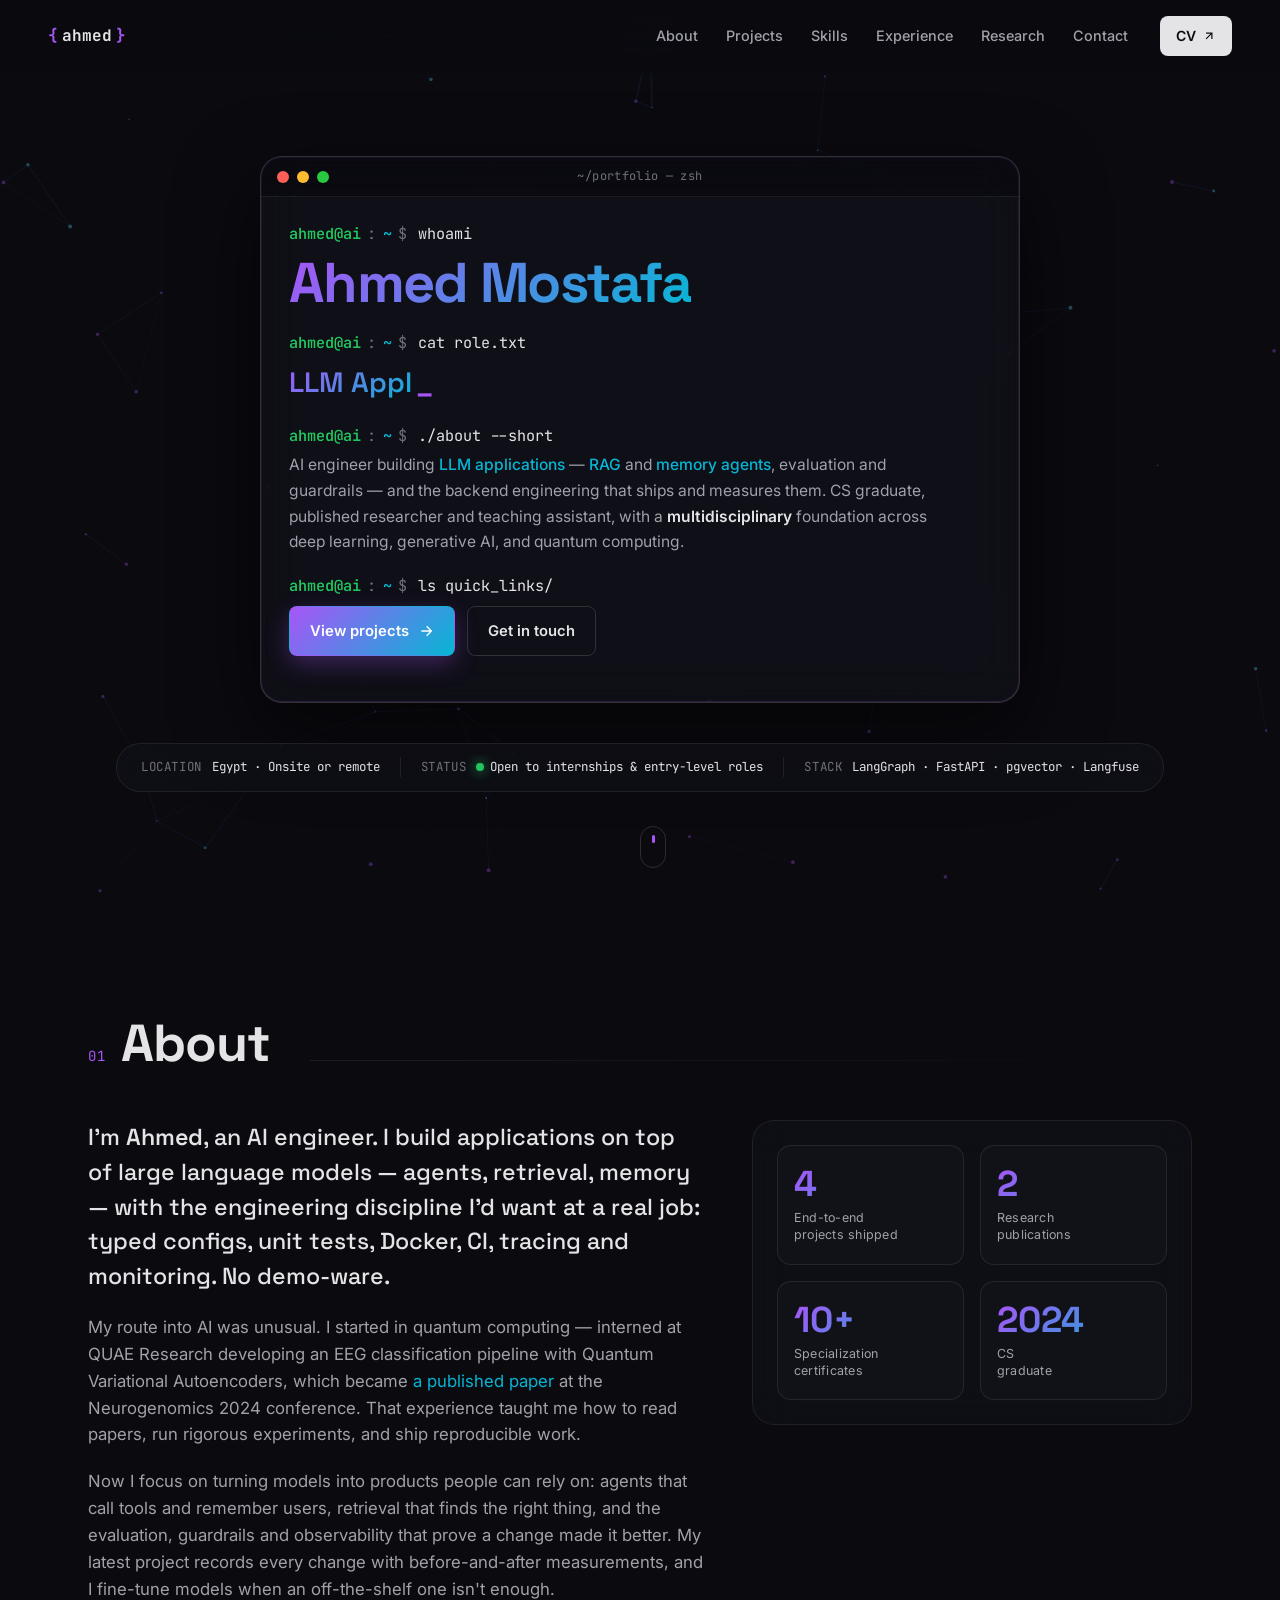
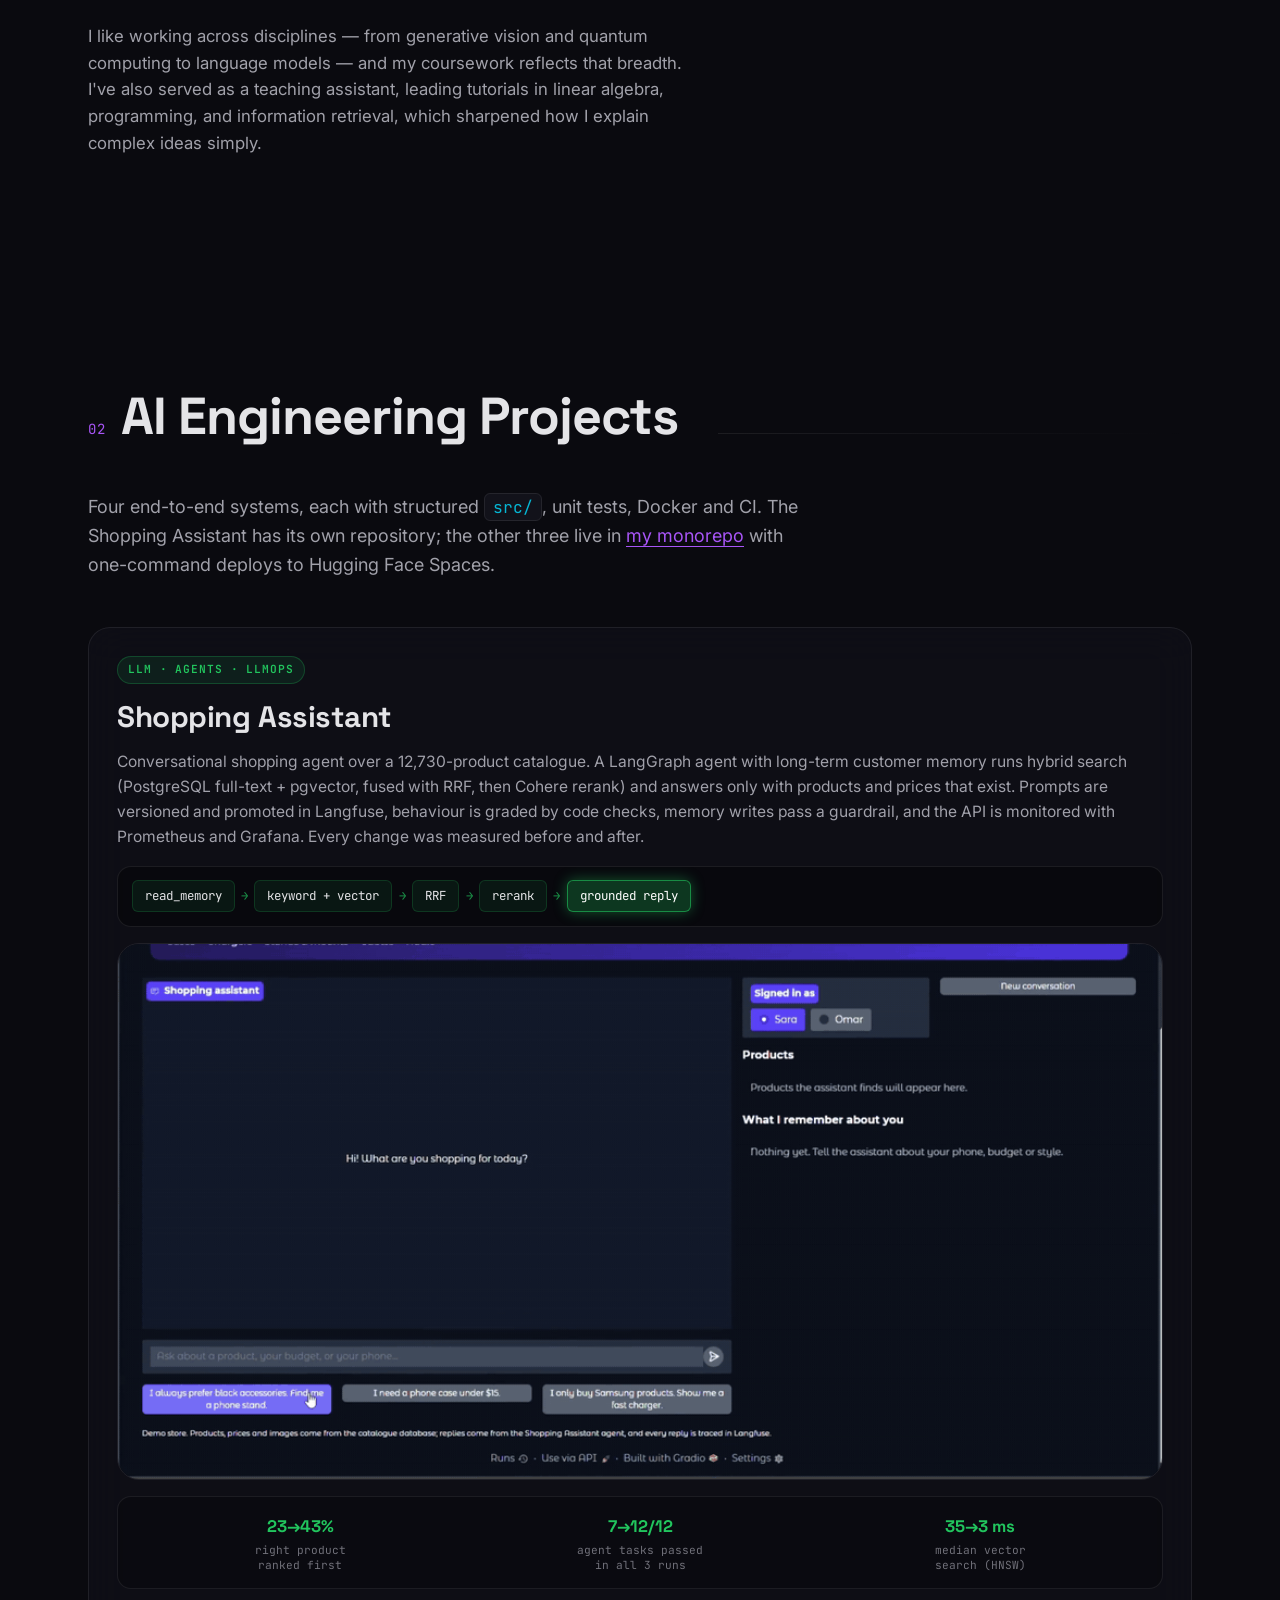
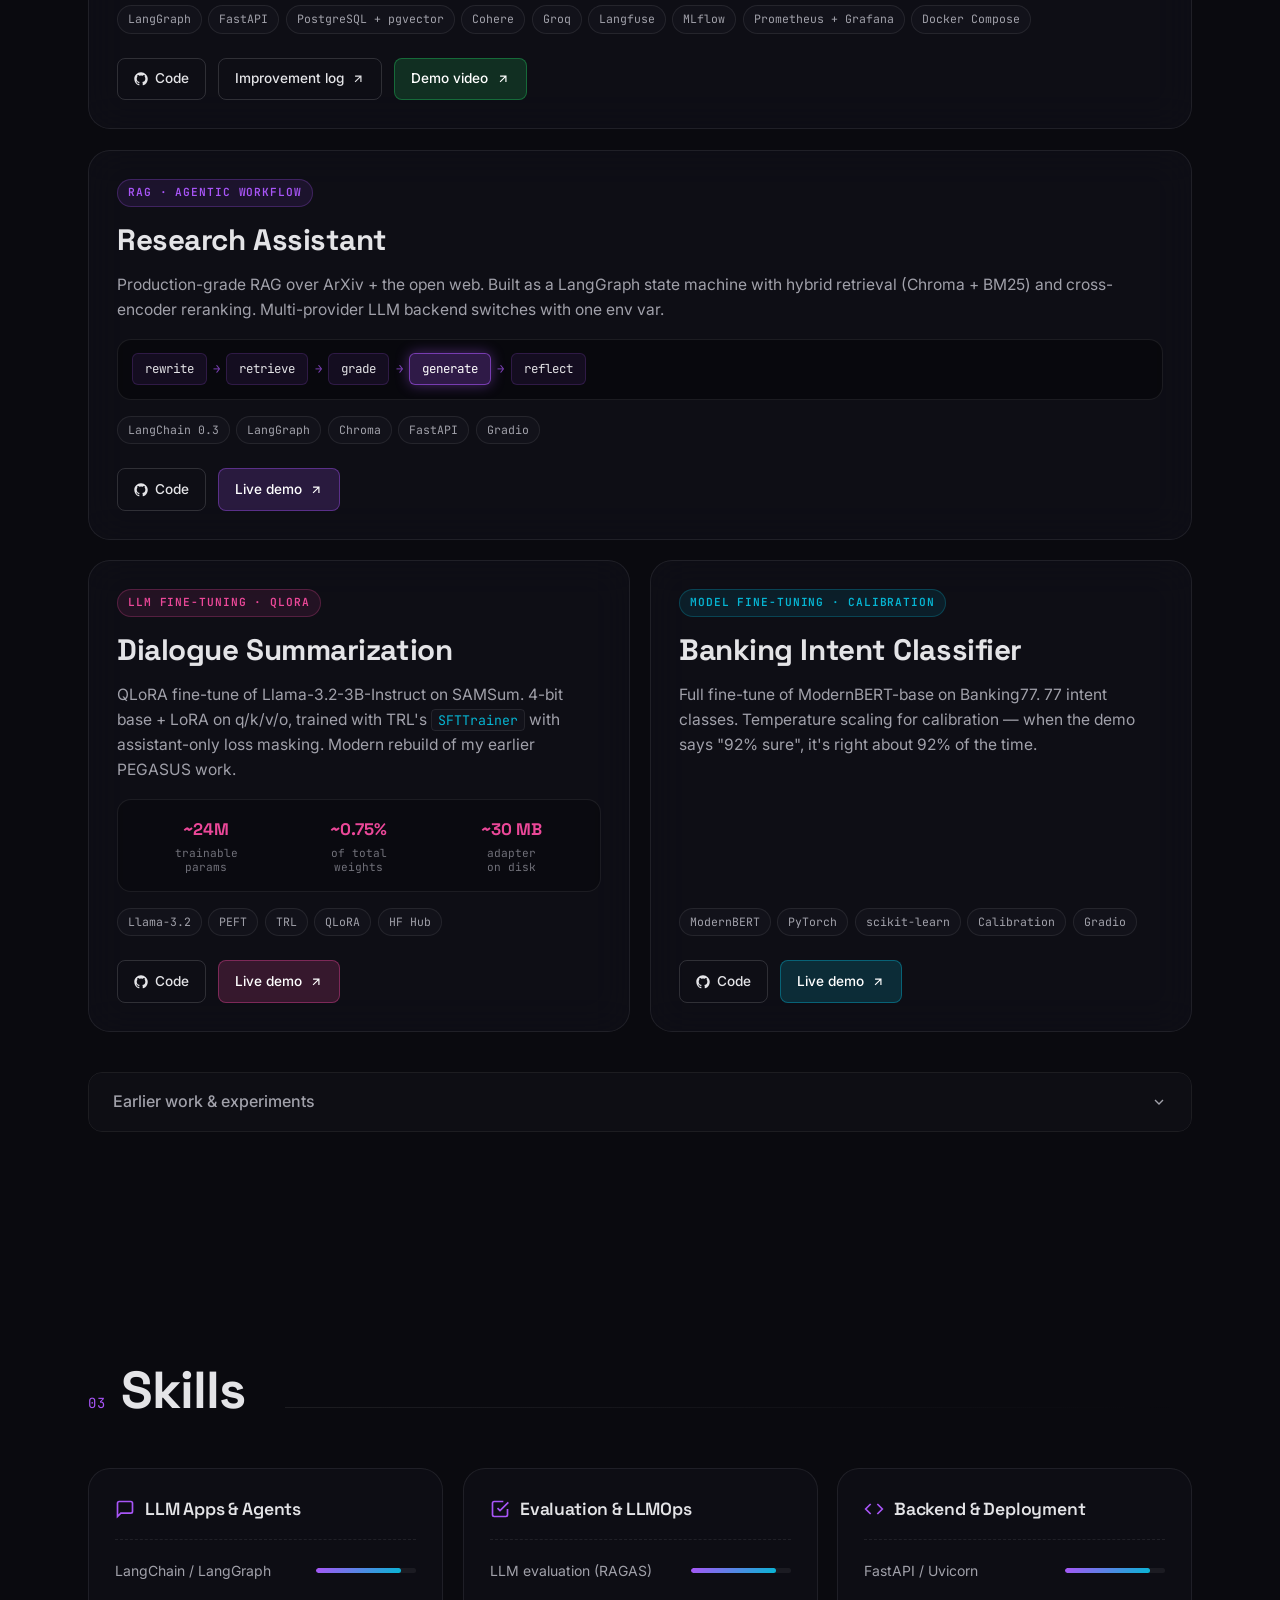
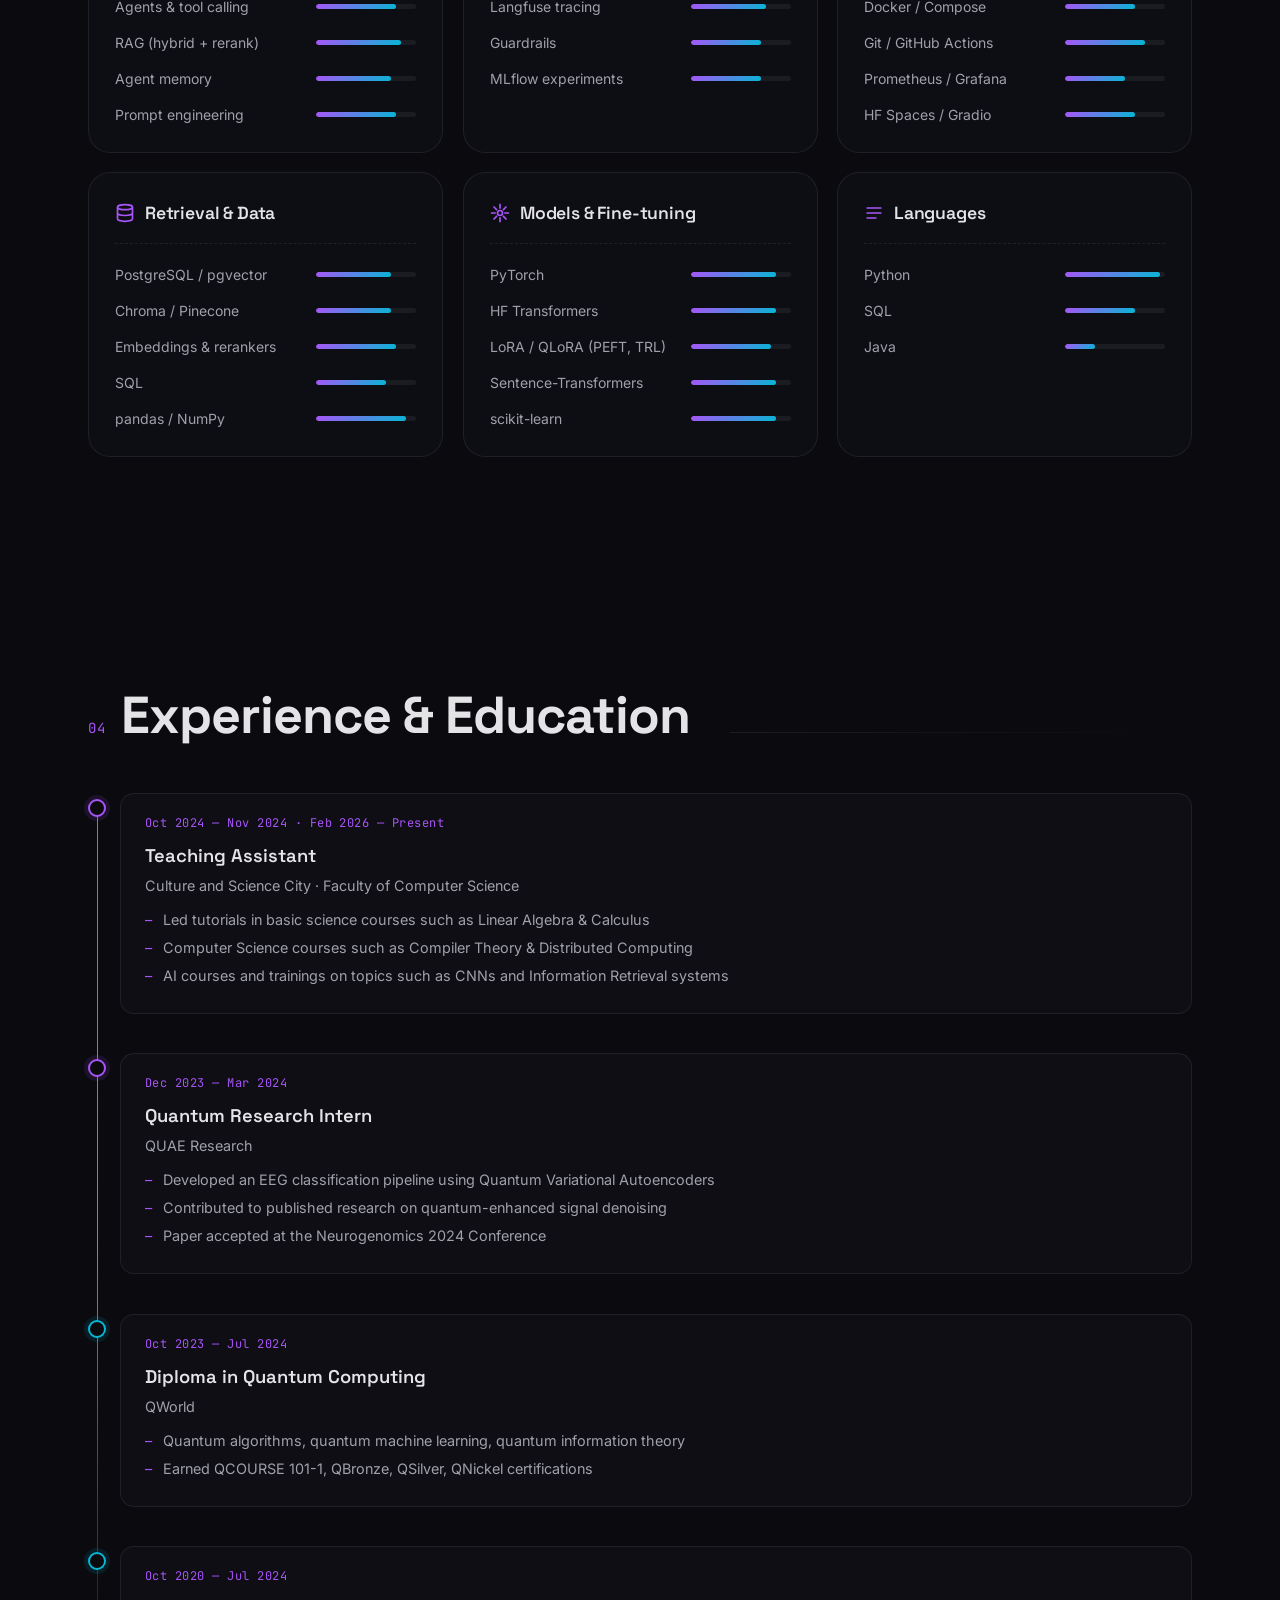
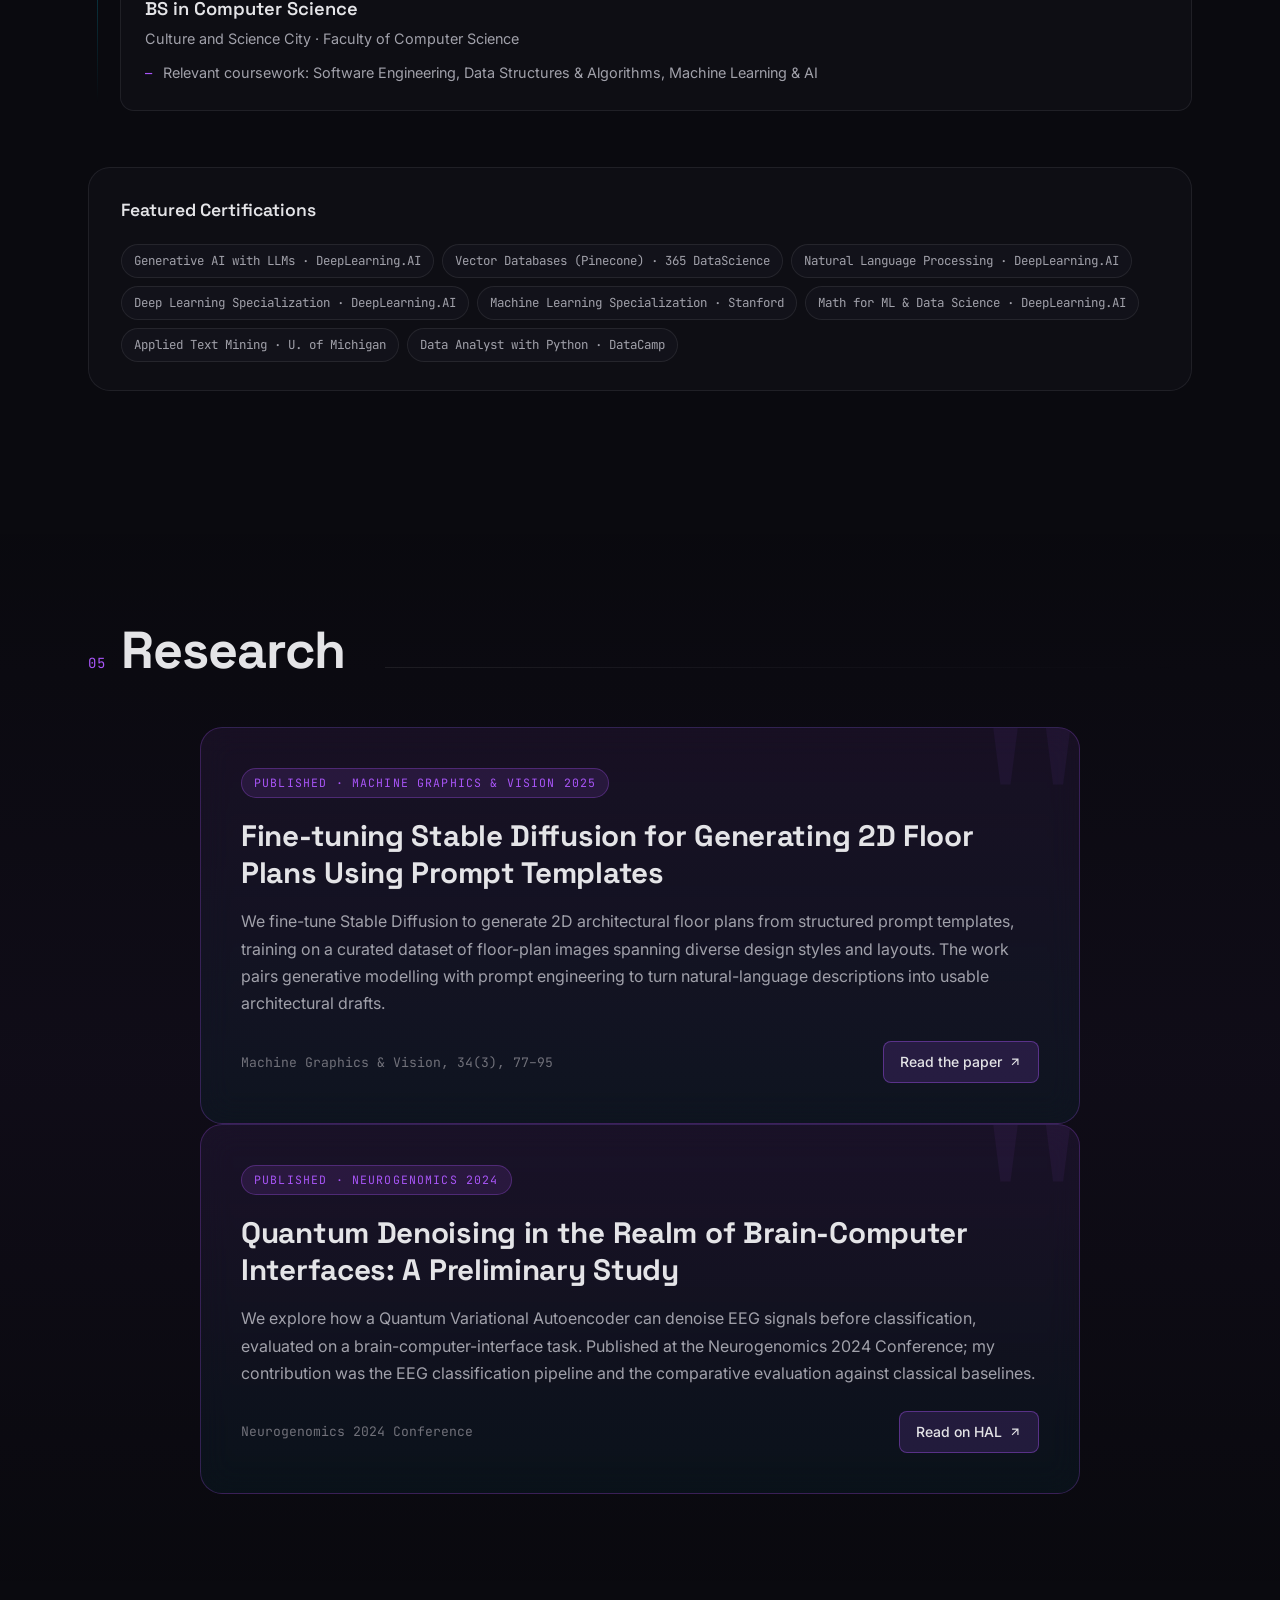
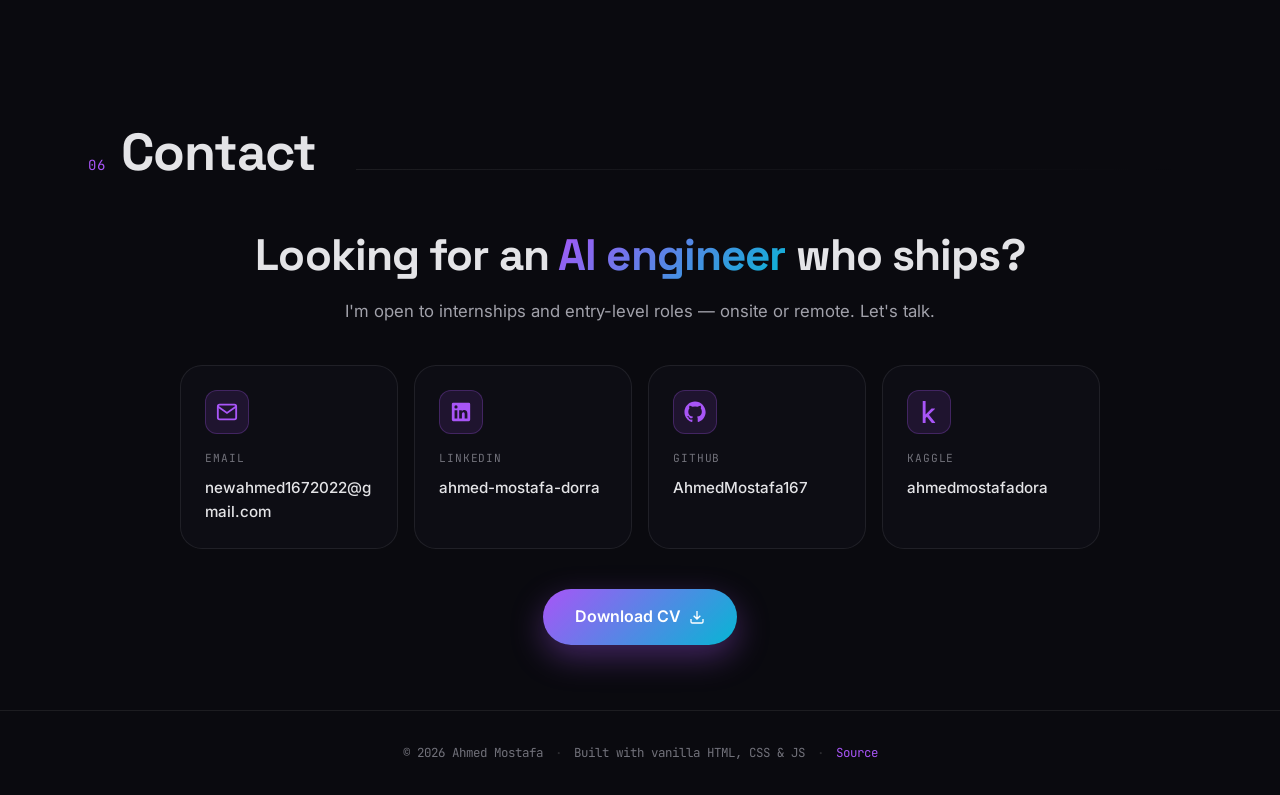
==== portfolio/index.html @ 3ef65ca8 "Shorten the hero pitch to RAG and memory agents Co-Authored-By: Claude Opus 5.5 <noreply@anthropic.c" ====
<!DOCTYPE html>
<html lang="en">
<head>
    <meta charset="UTF-8">
    <meta name="viewport" content="width=device-width, initial-scale=1.0, viewport-fit=cover">
    <meta name="theme-color" content="#0a0a0f">

    <title>Ahmed Mostafa — AI Engineer</title>
    <meta name="description" content="Ahmed Mostafa — AI Engineer building LLM applications and agents: RAG and hybrid retrieval, tool calling and memory, evaluation, guardrails and observability, shipped as tested FastAPI services. Computer Science graduate, teaching assistant and published researcher.">
    <meta name="author" content="Ahmed Mostafa">

    <meta property="og:title" content="Ahmed Mostafa — AI Engineer">
    <meta property="og:description" content="AI engineer who ships and measures LLM systems: LangGraph agents with memory, hybrid RAG, evaluation, guardrails and LLMOps.">
    <meta property="og:type" content="website">
    <meta property="og:url" content="https://ahmedmostafa167.github.io/">

    <meta name="twitter:card" content="summary_large_image">
    <meta name="twitter:title" content="Ahmed Mostafa — AI Engineer">
    <meta name="twitter:description" content="AI engineer: LLM agents, RAG, evaluation and LLMOps.">

    <link rel="icon" type="image/svg+xml" href="assets/favicon.svg">

    <link rel="preconnect" href="https://fonts.googleapis.com">
    <link rel="preconnect" href="https://fonts.gstatic.com" crossorigin>
    <link href="https://fonts.googleapis.com/css2?family=Inter:wght@300;400;500;600;700;800&family=JetBrains+Mono:wght@400;500;700&family=Space+Grotesk:wght@400;500;600;700&display=swap" rel="stylesheet">

    <link rel="stylesheet" href="styles/main.css">
    <link rel="stylesheet" href="styles/animations.css">
    <link rel="stylesheet" href="styles/responsive.css">

    <script type="application/ld+json">
    {
        "@context": "https://schema.org",
        "@type": "Person",
        "name": "Ahmed Mostafa",
        "jobTitle": "AI Engineer",
        "url": "https://ahmedmostafa167.github.io/",
        "sameAs": [
            "https://github.com/AhmedMostafa167",
            "https://www.linkedin.com/in/ahmed-mostafa-dorra",
            "https://www.kaggle.com/ahmedmostafadora"
        ],
        "alumniOf": {
            "@type": "EducationalOrganization",
            "name": "Culture and Science City, Faculty of Computer Science"
        }
    }
    </script>
</head>
<body>
    <canvas id="neural-bg" aria-hidden="true"></canvas>

    <a class="skip-link" href="#main">Skip to content</a>

    <nav class="nav" aria-label="Primary">
        <a href="#" class="nav__logo" aria-label="Ahmed Mostafa — home">
            <span class="nav__logo-mark">{</span>
            <span class="nav__logo-text">ahmed</span>
            <span class="nav__logo-mark">}</span>
        </a>
        <ul class="nav__links">
            <li><a href="#about">About</a></li>
            <li><a href="#projects">Projects</a></li>
            <li><a href="#skills">Skills</a></li>
            <li><a href="#experience">Experience</a></li>
            <li><a href="#publications">Research</a></li>
            <li><a href="#contact">Contact</a></li>
        </ul>
        <a href="https://drive.google.com/file/d/1yMGMYOHgShmWUlpCPnf6gnEApKDEfSco/view?usp=sharing"
           target="_blank" rel="noopener" class="nav__cta">
            <span>CV</span>
            <svg viewBox="0 0 24 24" width="14" height="14" fill="none" stroke="currentColor" stroke-width="2"><path d="M7 7h10v10M7 17L17 7"/></svg>
        </a>
        <button class="nav__toggle" aria-label="Toggle menu" aria-expanded="false">
            <span></span><span></span><span></span>
        </button>
    </nav>

    <main id="main">

        <!-- ====== HERO ====== -->
        <section class="hero" aria-labelledby="hero-title">
            <div class="hero__inner">
                <div class="hero__terminal" role="region" aria-label="Introduction">
                    <div class="terminal__chrome">
                        <span class="terminal__dot terminal__dot--red"></span>
                        <span class="terminal__dot terminal__dot--yellow"></span>
                        <span class="terminal__dot terminal__dot--green"></span>
                        <span class="terminal__title">~/portfolio &mdash; zsh</span>
                    </div>
                    <div class="terminal__body">
                        <div class="terminal__line">
                            <span class="terminal__prompt">ahmed@ai</span>
                            <span class="terminal__sep">:</span>
                            <span class="terminal__path">~</span>
                            <span class="terminal__dollar">$</span>
                            <span class="terminal__cmd">whoami</span>
                        </div>
                        <div class="terminal__line terminal__output" id="hero-title">
                            <h1>Ahmed Mostafa</h1>
                        </div>

                        <div class="terminal__line">
                            <span class="terminal__prompt">ahmed@ai</span>
                            <span class="terminal__sep">:</span>
                            <span class="terminal__path">~</span>
                            <span class="terminal__dollar">$</span>
                            <span class="terminal__cmd">cat role.txt</span>
                        </div>
                        <div class="terminal__line terminal__output">
                            <p class="hero__role">
                                <span class="text-gradient" data-typing data-words='["AI Engineer","LLM Application Engineer","Agentic Systems Builder","Applied AI Researcher"]'></span>
                                <span class="cursor">_</span>
                            </p>
                        </div>

                        <div class="terminal__line">
                            <span class="terminal__prompt">ahmed@ai</span>
                            <span class="terminal__sep">:</span>
                            <span class="terminal__path">~</span>
                            <span class="terminal__dollar">$</span>
                            <span class="terminal__cmd">./about --short</span>
                        </div>
                        <div class="terminal__line terminal__output">
                            <p class="hero__pitch">
                                AI engineer building <em>LLM applications</em> —
                                <em>RAG</em> and <em>memory agents</em>, evaluation and guardrails — and the backend engineering that ships and measures them.
                                CS graduate, published researcher and teaching assistant, with a
                                <strong>multidisciplinary</strong> foundation across deep learning, generative AI, and quantum computing.
                            </p>
                        </div>

                        <div class="terminal__line">
                            <span class="terminal__prompt">ahmed@ai</span>
                            <span class="terminal__sep">:</span>
                            <span class="terminal__path">~</span>
                            <span class="terminal__dollar">$</span>
                            <span class="terminal__cmd">ls quick_links/</span>
                        </div>
                        <div class="terminal__line terminal__output">
                            <div class="hero__cta">
                                <a href="#projects" class="btn btn--primary">
                                    <span>View projects</span>
                                    <svg viewBox="0 0 24 24" width="16" height="16" fill="none" stroke="currentColor" stroke-width="2"><path d="M5 12h14M13 5l7 7-7 7"/></svg>
                                </a>
                                <a href="#contact" class="btn btn--ghost">
                                    <span>Get in touch</span>
                                </a>
                            </div>
                        </div>
                    </div>
                </div>

                <div class="hero__meta" aria-hidden="true">
                    <div class="hero__meta-item">
                        <span class="hero__meta-label">LOCATION</span>
                        <span class="hero__meta-value">Egypt · Onsite or remote</span>
                    </div>
                    <div class="hero__meta-divider"></div>
                    <div class="hero__meta-item">
                        <span class="hero__meta-label">STATUS</span>
                        <span class="hero__meta-value"><span class="status-dot"></span>Open to internships &amp; entry-level roles</span>
                    </div>
                    <div class="hero__meta-divider"></div>
                    <div class="hero__meta-item">
                        <span class="hero__meta-label">STACK</span>
                        <span class="hero__meta-value">LangGraph · FastAPI · pgvector · Langfuse</span>
                    </div>
                </div>

                <a href="#about" class="hero__scroll" aria-label="Scroll to about">
                    <span></span>
                </a>
            </div>
        </section>

        <!-- ====== ABOUT ====== -->
        <section class="section" id="about" aria-labelledby="about-title">
            <div class="container">
                <div class="section__header reveal">
                    <span class="section__num">01</span>
                    <h2 class="section__title" id="about-title">About</h2>
                    <div class="section__line"></div>
                </div>

                <div class="about__grid">
                    <article class="about__bio reveal">
                        <p class="about__lead">
                            I'm <strong>Ahmed</strong>, an AI engineer. I build applications on top of large language models —
                            agents, retrieval, memory — with the engineering discipline I'd want at a real job: typed configs,
                            unit tests, Docker, CI, tracing and monitoring. No demo-ware.
                        </p>
                        <p>
                            My route into AI was unusual. I started in quantum computing — interned at QUAE Research developing
                            an EEG classification pipeline with Quantum Variational Autoencoders, which became
                            <a href="https://hal.science/hal-04501908" target="_blank" rel="noopener">a published paper</a>
                            at the Neurogenomics 2024 conference. That experience taught me how to read papers,
                            run rigorous experiments, and ship reproducible work.
                        </p>
                        <p>
                            Now I focus on turning models into products people can rely on: agents that call tools and
                            remember users, retrieval that finds the right thing, and the evaluation, guardrails and observability
                            that prove a change made it better. My latest project records every change with before-and-after
                            measurements, and I fine-tune models when an off-the-shelf one isn't enough.
                        </p>
                        <p>
                            I like working across disciplines — from generative vision and quantum computing to language
                            models — and my coursework reflects that breadth. I've also served as a teaching assistant,
                            leading tutorials in linear algebra, programming, and information retrieval, which sharpened
                            how I explain complex ideas simply.
                        </p>
                    </article>

                    <aside class="about__stats reveal" aria-label="At a glance">
                        <div class="stat">
                            <span class="stat__value" data-counter="4">0</span>
                            <span class="stat__label">End-to-end<br>projects shipped</span>
                        </div>
                        <div class="stat">
                            <span class="stat__value" data-counter="2">0</span>
                            <span class="stat__label">Research<br>publications</span>
                        </div>
                        <div class="stat">
                            <span class="stat__value" data-counter="10" data-suffix="+">0</span>
                            <span class="stat__label">Specialization<br>certificates</span>
                        </div>
                        <div class="stat">
                            <span class="stat__value">2024</span>
                            <span class="stat__label">CS<br>graduate</span>
                        </div>
                    </aside>
                </div>
            </div>
        </section>

        <!-- ====== PROJECTS (BENTO) ====== -->
        <section class="section" id="projects" aria-labelledby="projects-title">
            <div class="container">
                <div class="section__header reveal">
                    <span class="section__num">02</span>
                    <h2 class="section__title" id="projects-title">AI Engineering Projects</h2>
                    <div class="section__line"></div>
                </div>
                <p class="section__intro reveal">
                    Four end-to-end systems, each with structured <code>src/</code>, unit tests, Docker and CI.
                    The Shopping Assistant has its own repository; the other three live in
                    <a href="https://github.com/AhmedMostafa167/Projects" target="_blank" rel="noopener">my monorepo</a>
                    with one-command deploys to Hugging Face Spaces.
                </p>

                <div class="bento">

                    <article class="bento__card bento__card--featured reveal" style="--accent: 34, 197, 94;">
                        <div class="bento__tag">LLM · AGENTS · LLMOPS</div>
                        <h3 class="bento__title">Shopping Assistant</h3>
                        <p class="bento__desc">
                            Conversational shopping agent over a 12,730-product catalogue. A LangGraph agent with
                            long-term customer memory runs hybrid search (PostgreSQL full-text + pgvector, fused with
                            RRF, then Cohere rerank) and answers only with products and prices that exist. Prompts are
                            versioned and promoted in Langfuse, behaviour is graded by code checks, memory writes pass
                            a guardrail, and the API is monitored with Prometheus and Grafana. Every change was
                            measured before and after.
                        </p>

                        <div class="bento__architecture" aria-hidden="true">
                            <div class="arch-node">read_memory</div>
                            <div class="arch-arrow">→</div>
                            <div class="arch-node">keyword + vector</div>
                            <div class="arch-arrow">→</div>
                            <div class="arch-node">RRF</div>
                            <div class="arch-arrow">→</div>
                            <div class="arch-node">rerank</div>
                            <div class="arch-arrow">→</div>
                            <div class="arch-node arch-node--active">grounded reply</div>
                        </div>

                        <a href="https://github.com/AhmedMostafa167/Shopping-Assistant/blob/main/docs/media/shopping-assistant-demo.mp4" class="bento__media" target="_blank" rel="noopener"
                           aria-label="Watch the Shopping Assistant demo video">
                            <img src="assets/shopping-assistant-demo.gif" loading="lazy" width="960" height="492"
                                 alt="Demo: a customer states a preference for black accessories, gets matching phone stands, and a new conversation already remembers it">
                        </a>

                        <div class="bento__stat">
                            <div><span class="num">23→43%</span><span class="lbl">right product<br>ranked first</span></div>
                            <div><span class="num">7→12/12</span><span class="lbl">agent tasks passed<br>in all 3 runs</span></div>
                            <div><span class="num">35→3 ms</span><span class="lbl">median vector<br>search (HNSW)</span></div>
                        </div>

                        <div class="bento__tech">
                            <span>LangGraph</span>
                            <span>FastAPI</span>
                            <span>PostgreSQL + pgvector</span>
                            <span>Cohere</span>
                            <span>Groq</span>
                            <span>Langfuse</span>
                            <span>MLflow</span>
                            <span>Prometheus + Grafana</span>
                            <span>Docker Compose</span>
                        </div>
                        <div class="bento__links">
                            <a href="https://github.com/AhmedMostafa167/Shopping-Assistant"
                               class="bento__link" target="_blank" rel="noopener">
                                <svg viewBox="0 0 24 24" width="14" height="14" fill="currentColor"><path d="M12 .5C5.65.5.5 5.65.5 12c0 5.08 3.29 9.4 7.86 10.92.58.1.79-.25.79-.55v-2.16c-3.2.7-3.87-1.36-3.87-1.36-.52-1.34-1.28-1.69-1.28-1.69-1.05-.71.08-.7.08-.7 1.16.08 1.77 1.19 1.77 1.19 1.03 1.77 2.7 1.26 3.36.96.1-.75.4-1.26.73-1.55-2.55-.29-5.24-1.28-5.24-5.7 0-1.26.45-2.29 1.19-3.1-.12-.29-.51-1.46.11-3.04 0 0 .97-.31 3.18 1.18a11.07 11.07 0 015.79 0c2.21-1.49 3.18-1.18 3.18-1.18.62 1.58.23 2.75.11 3.04.74.81 1.19 1.84 1.19 3.1 0 4.43-2.7 5.41-5.27 5.69.41.36.78 1.06.78 2.13v3.16c0 .31.21.66.79.55 4.57-1.52 7.86-5.84 7.86-10.92C23.5 5.65 18.35.5 12 .5z"/></svg>
                                Code
                            </a>
                            <a href="https://github.com/AhmedMostafa167/Shopping-Assistant/blob/main/eval/IMPROVEMENT_LOG.md"
                               class="bento__link" target="_blank" rel="noopener">
                                Improvement log
                                <svg viewBox="0 0 24 24" width="14" height="14" fill="none" stroke="currentColor" stroke-width="2"><path d="M7 7h10v10M7 17L17 7"/></svg>
                            </a>
                            <a href="https://github.com/AhmedMostafa167/Shopping-Assistant/blob/main/docs/media/shopping-assistant-demo.mp4"
                               class="bento__link bento__link--demo" target="_blank" rel="noopener">
                                Demo video
                                <svg viewBox="0 0 24 24" width="14" height="14" fill="none" stroke="currentColor" stroke-width="2"><path d="M7 7h10v10M7 17L17 7"/></svg>
                            </a>
                        </div>
                    </article>

                    <article class="bento__card bento__card--featured reveal" style="--accent: 168, 85, 247;">
                        <div class="bento__tag">RAG · AGENTIC WORKFLOW</div>
                        <h3 class="bento__title">Research Assistant</h3>
                        <p class="bento__desc">
                            Production-grade RAG over ArXiv + the open web. Built as a LangGraph state machine with
                            hybrid retrieval (Chroma + BM25) and cross-encoder reranking. Multi-provider LLM backend
                            switches with one env var.
                        </p>

                        <div class="bento__architecture" aria-hidden="true">
                            <div class="arch-node">rewrite</div>
                            <div class="arch-arrow">→</div>
                            <div class="arch-node">retrieve</div>
                            <div class="arch-arrow">→</div>
                            <div class="arch-node">grade</div>
                            <div class="arch-arrow">→</div>
                            <div class="arch-node arch-node--active">generate</div>
                            <div class="arch-arrow">→</div>
                            <div class="arch-node">reflect</div>
                        </div>

                        <div class="bento__tech">
                            <span>LangChain 0.3</span>
                            <span>LangGraph</span>
                            <span>Chroma</span>
                            <span>FastAPI</span>
                            <span>Gradio</span>
                        </div>
                        <div class="bento__links">
                            <a href="https://github.com/AhmedMostafa167/Projects/tree/main/01-LLM-RAG/research-assistant"
                               class="bento__link" target="_blank" rel="noopener">
                                <svg viewBox="0 0 24 24" width="14" height="14" fill="currentColor"><path d="M12 .5C5.65.5.5 5.65.5 12c0 5.08 3.29 9.4 7.86 10.92.58.1.79-.25.79-.55v-2.16c-3.2.7-3.87-1.36-3.87-1.36-.52-1.34-1.28-1.69-1.28-1.69-1.05-.71.08-.7.08-.7 1.16.08 1.77 1.19 1.77 1.19 1.03 1.77 2.7 1.26 3.36.96.1-.75.4-1.26.73-1.55-2.55-.29-5.24-1.28-5.24-5.7 0-1.26.45-2.29 1.19-3.1-.12-.29-.51-1.46.11-3.04 0 0 .97-.31 3.18 1.18a11.07 11.07 0 015.79 0c2.21-1.49 3.18-1.18 3.18-1.18.62 1.58.23 2.75.11 3.04.74.81 1.19 1.84 1.19 3.1 0 4.43-2.7 5.41-5.27 5.69.41.36.78 1.06.78 2.13v3.16c0 .31.21.66.79.55 4.57-1.52 7.86-5.84 7.86-10.92C23.5 5.65 18.35.5 12 .5z"/></svg>
                                Code
                            </a>
                            <a href="https://huggingface.co/spaces/Ahmed167/research_assistant"
                               class="bento__link bento__link--demo" target="_blank" rel="noopener">
                                Live demo
                                <svg viewBox="0 0 24 24" width="14" height="14" fill="none" stroke="currentColor" stroke-width="2"><path d="M7 7h10v10M7 17L17 7"/></svg>
                            </a>
                        </div>
                    </article>

                    <article class="bento__card reveal" style="--accent: 236, 72, 153;">
                        <div class="bento__tag">LLM FINE-TUNING · QLORA</div>
                        <h3 class="bento__title">Dialogue Summarization</h3>
                        <p class="bento__desc">
                            QLoRA fine-tune of Llama-3.2-3B-Instruct on SAMSum. 4-bit base + LoRA on q/k/v/o, trained with
                            TRL's <code>SFTTrainer</code> with assistant-only loss masking. Modern rebuild of my earlier
                            PEGASUS work.
                        </p>
                        <div class="bento__stat">
                            <div><span class="num">~24M</span><span class="lbl">trainable<br>params</span></div>
                            <div><span class="num">~0.75%</span><span class="lbl">of total<br>weights</span></div>
                            <div><span class="num">~30 MB</span><span class="lbl">adapter<br>on disk</span></div>
                        </div>
                        <div class="bento__tech">
                            <span>Llama-3.2</span>
                            <span>PEFT</span>
                            <span>TRL</span>
                            <span>QLoRA</span>
                            <span>HF Hub</span>
                        </div>
                        <div class="bento__links">
                            <a href="https://github.com/AhmedMostafa167/Projects/tree/main/02-NLP-FineTuning/dialogue-summarization"
                               class="bento__link" target="_blank" rel="noopener">
                                <svg viewBox="0 0 24 24" width="14" height="14" fill="currentColor"><path d="M12 .5C5.65.5.5 5.65.5 12c0 5.08 3.29 9.4 7.86 10.92.58.1.79-.25.79-.55v-2.16c-3.2.7-3.87-1.36-3.87-1.36-.52-1.34-1.28-1.69-1.28-1.69-1.05-.71.08-.7.08-.7 1.16.08 1.77 1.19 1.77 1.19 1.03 1.77 2.7 1.26 3.36.96.1-.75.4-1.26.73-1.55-2.55-.29-5.24-1.28-5.24-5.7 0-1.26.45-2.29 1.19-3.1-.12-.29-.51-1.46.11-3.04 0 0 .97-.31 3.18 1.18a11.07 11.07 0 015.79 0c2.21-1.49 3.18-1.18 3.18-1.18.62 1.58.23 2.75.11 3.04.74.81 1.19 1.84 1.19 3.1 0 4.43-2.7 5.41-5.27 5.69.41.36.78 1.06.78 2.13v3.16c0 .31.21.66.79.55 4.57-1.52 7.86-5.84 7.86-10.92C23.5 5.65 18.35.5 12 .5z"/></svg>
                                Code
                            </a>
                            <a href="https://huggingface.co/spaces/AhmedMostafa167/dialogue-summarization"
                               class="bento__link bento__link--demo" target="_blank" rel="noopener">
                                Live demo
                                <svg viewBox="0 0 24 24" width="14" height="14" fill="none" stroke="currentColor" stroke-width="2"><path d="M7 7h10v10M7 17L17 7"/></svg>
                            </a>
                        </div>
                    </article>

                    <article class="bento__card reveal" style="--accent: 6, 182, 212;">
                        <div class="bento__tag">MODEL FINE-TUNING · CALIBRATION</div>
                        <h3 class="bento__title">Banking Intent Classifier</h3>
                        <p class="bento__desc">
                            Full fine-tune of ModernBERT-base on Banking77. 77 intent classes. Temperature scaling for
                            calibration — when the demo says "92% sure", it's right about 92% of the time.
                        </p>
                        <div class="bento__tech">
                            <span>ModernBERT</span>
                            <span>PyTorch</span>
                            <span>scikit-learn</span>
                            <span>Calibration</span>
                            <span>Gradio</span>
                        </div>
                        <div class="bento__links">
                            <a href="https://github.com/AhmedMostafa167/Projects/tree/main/03-Deep-Learning/text-classification-modernbert"
                               class="bento__link" target="_blank" rel="noopener">
                                <svg viewBox="0 0 24 24" width="14" height="14" fill="currentColor"><path d="M12 .5C5.65.5.5 5.65.5 12c0 5.08 3.29 9.4 7.86 10.92.58.1.79-.25.79-.55v-2.16c-3.2.7-3.87-1.36-3.87-1.36-.52-1.34-1.28-1.69-1.28-1.69-1.05-.71.08-.7.08-.7 1.16.08 1.77 1.19 1.77 1.19 1.03 1.77 2.7 1.26 3.36.96.1-.75.4-1.26.73-1.55-2.55-.29-5.24-1.28-5.24-5.7 0-1.26.45-2.29 1.19-3.1-.12-.29-.51-1.46.11-3.04 0 0 .97-.31 3.18 1.18a11.07 11.07 0 015.79 0c2.21-1.49 3.18-1.18 3.18-1.18.62 1.58.23 2.75.11 3.04.74.81 1.19 1.84 1.19 3.1 0 4.43-2.7 5.41-5.27 5.69.41.36.78 1.06.78 2.13v3.16c0 .31.21.66.79.55 4.57-1.52 7.86-5.84 7.86-10.92C23.5 5.65 18.35.5 12 .5z"/></svg>
                                Code
                            </a>
                            <a href="https://huggingface.co/spaces/Ahmed167/modernbert-banking77-demo"
                               class="bento__link bento__link--demo" target="_blank" rel="noopener">
                                Live demo
                                <svg viewBox="0 0 24 24" width="14" height="14" fill="none" stroke="currentColor" stroke-width="2"><path d="M7 7h10v10M7 17L17 7"/></svg>
                            </a>
                        </div>
                    </article>

                </div>

                <details class="more-projects reveal">
                    <summary>
                        <span>Earlier work &amp; experiments</span>
                        <svg viewBox="0 0 24 24" width="16" height="16" fill="none" stroke="currentColor" stroke-width="2"><path d="M6 9l6 6 6-6"/></svg>
                    </summary>
                    <div class="more-projects__grid">
                        <a href="https://www.kaggle.com/code/ahmedmostafadora" target="_blank" rel="noopener" class="mini-project">
                            <h4>BERT for SMS Spam</h4>
                            <p>99.1% accuracy fine-tuning BERT for SMS spam classification</p>
                            <span class="mini-project__tech">Transformers · Datasets</span>
                        </a>
                        <a href="https://www.kaggle.com/code/ahmedmostafadora" target="_blank" rel="noopener" class="mini-project">
                            <h4>DistilBERT: extractor vs classifier</h4>
                            <p>Comparing two approaches, F1 of 0.933 on both</p>
                            <span class="mini-project__tech">Transformers · scikit-learn</span>
                        </a>
                        <a href="https://www.kaggle.com/code/ahmedmostafadora" target="_blank" rel="noopener" class="mini-project">
                            <h4>Word2Vec + SVC sentiment</h4>
                            <p>Word2Vec embeddings + Linear SVC, 86% accuracy</p>
                            <span class="mini-project__tech">Gensim · spaCy</span>
                        </a>
                        <a href="https://github.com/AhmedMostafa167" target="_blank" rel="noopener" class="mini-project">
                            <h4>VISIONEER</h4>
                            <p>Android AR app for floor-plan visualization with HF Diffusers</p>
                            <span class="mini-project__tech">Diffusers · Java · AR</span>
                        </a>
                    </div>
                </details>
            </div>
        </section>

        <!-- ====== SKILLS ====== -->
        <section class="section" id="skills" aria-labelledby="skills-title">
            <div class="container">
                <div class="section__header reveal">
                    <span class="section__num">03</span>
                    <h2 class="section__title" id="skills-title">Skills</h2>
                    <div class="section__line"></div>
                </div>

                <div class="skills__grid">
                    <div class="skill-card reveal" data-category="llm">
                        <div class="skill-card__head">
                            <svg viewBox="0 0 24 24" width="20" height="20" fill="none" stroke="currentColor" stroke-width="2"><path d="M21 15a2 2 0 01-2 2H7l-4 4V5a2 2 0 012-2h14a2 2 0 012 2z"/></svg>
                            <h3>LLM Apps &amp; Agents</h3>
                        </div>
                        <ul class="skill-card__list">
                            <li><span>LangChain / LangGraph</span><span class="skill-bar"><span class="skill-bar__fill" style="--w: 85%"></span></span></li>
                            <li><span>Agents &amp; tool calling</span><span class="skill-bar"><span class="skill-bar__fill" style="--w: 80%"></span></span></li>
                            <li><span>RAG (hybrid + rerank)</span><span class="skill-bar"><span class="skill-bar__fill" style="--w: 85%"></span></span></li>
                            <li><span>Agent memory</span><span class="skill-bar"><span class="skill-bar__fill" style="--w: 75%"></span></span></li>
                            <li><span>Prompt engineering</span><span class="skill-bar"><span class="skill-bar__fill" style="--w: 80%"></span></span></li>
                        </ul>
                    </div>

                    <div class="skill-card reveal" data-category="eval">
                        <div class="skill-card__head">
                            <svg viewBox="0 0 24 24" width="20" height="20" fill="none" stroke="currentColor" stroke-width="2"><path d="M9 11l3 3L22 4"/><path d="M21 12v7a2 2 0 01-2 2H5a2 2 0 01-2-2V5a2 2 0 012-2h11"/></svg>
                            <h3>Evaluation &amp; LLMOps</h3>
                        </div>
                        <ul class="skill-card__list">
                            <li><span>LLM evaluation (RAGAS)</span><span class="skill-bar"><span class="skill-bar__fill" style="--w: 85%"></span></span></li>
                            <li><span>Langfuse tracing</span><span class="skill-bar"><span class="skill-bar__fill" style="--w: 75%"></span></span></li>
                            <li><span>Guardrails</span><span class="skill-bar"><span class="skill-bar__fill" style="--w: 70%"></span></span></li>
                            <li><span>MLflow experiments</span><span class="skill-bar"><span class="skill-bar__fill" style="--w: 70%"></span></span></li>
                        </ul>
                    </div>

                    <div class="skill-card reveal" data-category="eng">
                        <div class="skill-card__head">
                            <svg viewBox="0 0 24 24" width="20" height="20" fill="none" stroke="currentColor" stroke-width="2"><polyline points="16 18 22 12 16 6"/><polyline points="8 6 2 12 8 18"/></svg>
                            <h3>Backend &amp; Deployment</h3>
                        </div>
                        <ul class="skill-card__list">
                            <li><span>FastAPI / Uvicorn</span><span class="skill-bar"><span class="skill-bar__fill" style="--w: 85%"></span></span></li>
                            <li><span>Docker / Compose</span><span class="skill-bar"><span class="skill-bar__fill" style="--w: 70%"></span></span></li>
                            <li><span>Git / GitHub Actions</span><span class="skill-bar"><span class="skill-bar__fill" style="--w: 80%"></span></span></li>
                            <li><span>Prometheus / Grafana</span><span class="skill-bar"><span class="skill-bar__fill" style="--w: 60%"></span></span></li>
                            <li><span>HF Spaces / Gradio</span><span class="skill-bar"><span class="skill-bar__fill" style="--w: 70%"></span></span></li>
                        </ul>
                    </div>

                    <div class="skill-card reveal" data-category="data">
                        <div class="skill-card__head">
                            <svg viewBox="0 0 24 24" width="20" height="20" fill="none" stroke="currentColor" stroke-width="2"><ellipse cx="12" cy="5" rx="9" ry="3"/><path d="M3 5v14a9 3 0 0018 0V5M3 12a9 3 0 0018 0"/></svg>
                            <h3>Retrieval &amp; Data</h3>
                        </div>
                        <ul class="skill-card__list">
                            <li><span>PostgreSQL / pgvector</span><span class="skill-bar"><span class="skill-bar__fill" style="--w: 75%"></span></span></li>
                            <li><span>Chroma / Pinecone</span><span class="skill-bar"><span class="skill-bar__fill" style="--w: 75%"></span></span></li>
                            <li><span>Embeddings &amp; rerankers</span><span class="skill-bar"><span class="skill-bar__fill" style="--w: 80%"></span></span></li>
                            <li><span>SQL</span><span class="skill-bar"><span class="skill-bar__fill" style="--w: 70%"></span></span></li>
                            <li><span>pandas / NumPy</span><span class="skill-bar"><span class="skill-bar__fill" style="--w: 90%"></span></span></li>
                        </ul>
                    </div>

                    <div class="skill-card reveal" data-category="models">
                        <div class="skill-card__head">
                            <svg viewBox="0 0 24 24" width="20" height="20" fill="none" stroke="currentColor" stroke-width="2"><circle cx="12" cy="12" r="3"/><path d="M12 1v6M12 17v6M4.22 4.22l4.24 4.24M15.54 15.54l4.24 4.24M1 12h6M17 12h6M4.22 19.78l4.24-4.24M15.54 8.46l4.24-4.24"/></svg>
                            <h3>Models &amp; Fine-tuning</h3>
                        </div>
                        <ul class="skill-card__list">
                            <li><span>PyTorch</span><span class="skill-bar"><span class="skill-bar__fill" style="--w: 85%"></span></span></li>
                            <li><span>HF Transformers</span><span class="skill-bar"><span class="skill-bar__fill" style="--w: 85%"></span></span></li>
                            <li><span>LoRA / QLoRA (PEFT, TRL)</span><span class="skill-bar"><span class="skill-bar__fill" style="--w: 80%"></span></span></li>
                            <li><span>Sentence-Transformers</span><span class="skill-bar"><span class="skill-bar__fill" style="--w: 85%"></span></span></li>
                            <li><span>scikit-learn</span><span class="skill-bar"><span class="skill-bar__fill" style="--w: 85%"></span></span></li>
                        </ul>
                    </div>

                    <div class="skill-card reveal" data-category="languages">
                        <div class="skill-card__head">
                            <svg viewBox="0 0 24 24" width="20" height="20" fill="none" stroke="currentColor" stroke-width="2"><path d="M3 12h18M3 6h18M3 18h12"/></svg>
                            <h3>Languages</h3>
                        </div>
                        <ul class="skill-card__list">
                            <li><span>Python</span><span class="skill-bar"><span class="skill-bar__fill" style="--w: 95%"></span></span></li>
                            <li><span>SQL</span><span class="skill-bar"><span class="skill-bar__fill" style="--w: 70%"></span></span></li>
                            <li><span>Java</span><span class="skill-bar"><span class="skill-bar__fill" style="--w: 30%"></span></span></li>
                        </ul>
                    </div>

                </div>
            </div>
        </section>

        <!-- ====== EXPERIENCE & EDUCATION (TIMELINE) ====== -->
        <section class="section" id="experience" aria-labelledby="experience-title">
            <div class="container">
                <div class="section__header reveal">
                    <span class="section__num">04</span>
                    <h2 class="section__title" id="experience-title">Experience &amp; Education</h2>
                    <div class="section__line"></div>
                </div>

                <ol class="timeline">
                    <li class="timeline__item reveal">
                        <div class="timeline__dot" data-type="work"></div>
                        <div class="timeline__content">
                            <span class="timeline__date">Oct 2024 — Nov 2024 · Feb 2026 — Present</span>
                            <h3 class="timeline__title">Teaching Assistant</h3>
                            <span class="timeline__org">Culture and Science City · Faculty of Computer Science</span>
                            <ul class="timeline__bullets">
                                <li>Led tutorials in basic science courses such as Linear Algebra &amp; Calculus</li>
                                <li>Computer Science courses such as Compiler Theory &amp; Distributed Computing</li>
                                <li>AI courses and trainings on topics such as CNNs and Information Retrieval systems</li>
                            </ul>
                        </div>
                    </li>


                    <li class="timeline__item reveal">
                        <div class="timeline__dot" data-type="work"></div>
                        <div class="timeline__content">
                            <span class="timeline__date">Dec 2023 — Mar 2024</span>
                            <h3 class="timeline__title">Quantum Research Intern</h3>
                            <span class="timeline__org">QUAE Research</span>
                            <ul class="timeline__bullets">
                                <li>Developed an EEG classification pipeline using Quantum Variational Autoencoders</li>
                                <li>Contributed to published research on quantum-enhanced signal denoising</li>
                                <li>Paper accepted at the Neurogenomics 2024 Conference</li>
                            </ul>
                        </div>
                    </li>


                    <li class="timeline__item reveal">
                        <div class="timeline__dot" data-type="education"></div>
                        <div class="timeline__content">
                            <span class="timeline__date">Oct 2023 — Jul 2024</span>
                            <h3 class="timeline__title">Diploma in Quantum Computing</h3>
                            <span class="timeline__org">QWorld</span>
                            <ul class="timeline__bullets">
                                <li>Quantum algorithms, quantum machine learning, quantum information theory</li>
                                <li>Earned QCOURSE 101-1, QBronze, QSilver, QNickel certifications</li>
                            </ul>
                        </div>
                    </li>


                    <li class="timeline__item reveal">
                        <div class="timeline__dot" data-type="education"></div>
                        <div class="timeline__content">
                            <span class="timeline__date">Oct 2020 — Jul 2024</span>
                            <h3 class="timeline__title">BS in Computer Science</h3>
                            <span class="timeline__org">Culture and Science City · Faculty of Computer Science</span>
                            <ul class="timeline__bullets">
                                <li>Relevant coursework: Software Engineering, Data Structures &amp; Algorithms, Machine Learning &amp; AI</li>
                            </ul>
                        </div>
                    </li>
                </ol>

                <div class="certs reveal" aria-label="Featured certifications">
                    <h3 class="certs__title">Featured Certifications</h3>
                    <div class="certs__grid">
                        <span class="cert">Generative AI with LLMs · DeepLearning.AI</span>
                        <span class="cert">Vector Databases (Pinecone) · 365 DataScience</span>
                        <span class="cert">Natural Language Processing · DeepLearning.AI</span>
                        <span class="cert">Deep Learning Specialization · DeepLearning.AI</span>
                        <span class="cert">Machine Learning Specialization · Stanford</span>
                        <span class="cert">Math for ML &amp; Data Science · DeepLearning.AI</span>
                        <span class="cert">Applied Text Mining · U. of Michigan</span>
                        <span class="cert">Data Analyst with Python · DataCamp</span>
                    </div>
                </div>
            </div>
        </section>

        <!-- ====== PUBLICATION HIGHLIGHT ====== -->
        <section class="section section--feature" id="publications" aria-labelledby="publications-title">
            <div class="container">
                <div class="section__header reveal">
                    <span class="section__num">05</span>
                    <h2 class="section__title" id="publications-title">Research</h2>
                    <div class="section__line"></div>
                </div>

                <article class="publication reveal">
                    <div class="publication__badge">PUBLISHED · MACHINE GRAPHICS &amp; VISION 2025</div>
                    <h3 class="publication__title">
                        Fine-tuning Stable Diffusion for Generating 2D Floor Plans Using Prompt Templates
                    </h3>
                    <p class="publication__abstract">
                        We fine-tune Stable Diffusion to generate 2D architectural floor plans from structured prompt
                        templates, training on a curated dataset of floor-plan images spanning diverse design styles and
                        layouts. The work pairs generative modelling with prompt engineering to turn natural-language
                        descriptions into usable architectural drafts.
                    </p>
                    <div class="publication__meta">
                        <span class="publication__venue">Machine Graphics &amp; Vision, 34(3), 77–95</span>
                        <a href="https://mgv.sggw.edu.pl/article/view/10294" target="_blank" rel="noopener" class="publication__link">
                            Read the paper
                            <svg viewBox="0 0 24 24" width="14" height="14" fill="none" stroke="currentColor" stroke-width="2"><path d="M7 7h10v10M7 17L17 7"/></svg>
                        </a>
                    </div>
                </article>

                <article class="publication reveal">
                    <div class="publication__badge">PUBLISHED · NEUROGENOMICS 2024</div>
                    <h3 class="publication__title">
                        Quantum Denoising in the Realm of Brain-Computer Interfaces: A Preliminary Study
                    </h3>
                    <p class="publication__abstract">
                        We explore how a Quantum Variational Autoencoder can denoise EEG signals before classification,
                        evaluated on a brain-computer-interface task. Published at the Neurogenomics 2024 Conference; my
                        contribution was the EEG classification pipeline and the comparative evaluation against classical
                        baselines.
                    </p>
                    <div class="publication__meta">
                        <span class="publication__venue">Neurogenomics 2024 Conference</span>
                        <a href="https://hal.science/hal-04501908" target="_blank" rel="noopener" class="publication__link">
                            Read on HAL
                            <svg viewBox="0 0 24 24" width="14" height="14" fill="none" stroke="currentColor" stroke-width="2"><path d="M7 7h10v10M7 17L17 7"/></svg>
                        </a>
                    </div>
                </article>
            </div>
        </section>

        <!-- ====== CONTACT ====== -->
        <section class="section section--contact" id="contact" aria-labelledby="contact-title">
            <div class="container">
                <div class="section__header reveal">
                    <span class="section__num">06</span>
                    <h2 class="section__title" id="contact-title">Contact</h2>
                    <div class="section__line"></div>
                </div>

                <div class="contact reveal">
                    <h3 class="contact__pitch">
                        Looking for an <span class="text-gradient">AI engineer</span> who ships?
                    </h3>
                    <p class="contact__sub">
                        I'm open to internships and entry-level roles — onsite or remote. Let's talk.
                    </p>

                    <div class="contact__grid">
                        <a class="contact__card" href="mailto:newahmed1672022@gmail.com">
                            <div class="contact__icon">
                                <svg viewBox="0 0 24 24" width="22" height="22" fill="none" stroke="currentColor" stroke-width="2"><path d="M4 4h16c1.1 0 2 .9 2 2v12c0 1.1-.9 2-2 2H4c-1.1 0-2-.9-2-2V6c0-1.1.9-2 2-2z"/><polyline points="22,6 12,13 2,6"/></svg>
                            </div>
                            <span class="contact__label">EMAIL</span>
                            <span class="contact__value">newahmed1672022@gmail.com</span>
                        </a>

                        <a class="contact__card" href="https://www.linkedin.com/in/ahmed-mostafa-dorra" target="_blank" rel="noopener">
                            <div class="contact__icon">
                                <svg viewBox="0 0 24 24" width="22" height="22" fill="currentColor"><path d="M20.5 2h-17A1.5 1.5 0 002 3.5v17A1.5 1.5 0 003.5 22h17a1.5 1.5 0 001.5-1.5v-17A1.5 1.5 0 0020.5 2zM8 19H5v-9h3zM6.5 8.25A1.75 1.75 0 118.3 6.5a1.78 1.78 0 01-1.8 1.75zM19 19h-3v-4.74c0-1.42-.6-1.93-1.38-1.93A1.74 1.74 0 0013 14.19a.66.66 0 000 .14V19h-3v-9h2.9v1.3a3.11 3.11 0 012.7-1.4c1.55 0 3.36.86 3.36 3.66z"/></svg>
                            </div>
                            <span class="contact__label">LINKEDIN</span>
                            <span class="contact__value">ahmed-mostafa-dorra</span>
                        </a>

                        <a class="contact__card" href="https://github.com/AhmedMostafa167" target="_blank" rel="noopener">
                            <div class="contact__icon">
                                <svg viewBox="0 0 24 24" width="22" height="22" fill="currentColor"><path d="M12 .5C5.65.5.5 5.65.5 12c0 5.08 3.29 9.4 7.86 10.92.58.1.79-.25.79-.55v-2.16c-3.2.7-3.87-1.36-3.87-1.36-.52-1.34-1.28-1.69-1.28-1.69-1.05-.71.08-.7.08-.7 1.16.08 1.77 1.19 1.77 1.19 1.03 1.77 2.7 1.26 3.36.96.1-.75.4-1.26.73-1.55-2.55-.29-5.24-1.28-5.24-5.7 0-1.26.45-2.29 1.19-3.1-.12-.29-.51-1.46.11-3.04 0 0 .97-.31 3.18 1.18a11.07 11.07 0 015.79 0c2.21-1.49 3.18-1.18 3.18-1.18.62 1.58.23 2.75.11 3.04.74.81 1.19 1.84 1.19 3.1 0 4.43-2.7 5.41-5.27 5.69.41.36.78 1.06.78 2.13v3.16c0 .31.21.66.79.55 4.57-1.52 7.86-5.84 7.86-10.92C23.5 5.65 18.35.5 12 .5z"/></svg>
                            </div>
                            <span class="contact__label">GITHUB</span>
                            <span class="contact__value">AhmedMostafa167</span>
                        </a>

                        <a class="contact__card" href="https://www.kaggle.com/ahmedmostafadora" target="_blank" rel="noopener">
                            <div class="contact__icon">
                                <svg viewBox="0 0 24 24" width="22" height="22" fill="currentColor"><path d="M18.825 23.859c-.022.092-.117.141-.281.141h-3.139c-.187 0-.351-.082-.492-.248l-5.178-6.589-1.448 1.374v5.111c0 .235-.117.352-.351.352H5.505c-.236 0-.354-.117-.354-.352V.353c0-.233.118-.353.354-.353h2.431c.234 0 .351.12.351.353v14.343l6.203-6.272c.165-.165.33-.246.495-.246h3.239c.144 0 .236.06.285.18.046.149.034.255-.036.315l-6.555 6.344 6.836 8.507c.095.104.117.208.07.358"/></svg>
                            </div>
                            <span class="contact__label">KAGGLE</span>
                            <span class="contact__value">ahmedmostafadora</span>
                        </a>
                    </div>

                    <a href="https://drive.google.com/file/d/1yMGMYOHgShmWUlpCPnf6gnEApKDEfSco/view?usp=sharing"
                       target="_blank" rel="noopener" class="contact__cv">
                        <span>Download CV</span>
                        <svg viewBox="0 0 24 24" width="16" height="16" fill="none" stroke="currentColor" stroke-width="2"><path d="M21 15v4a2 2 0 01-2 2H5a2 2 0 01-2-2v-4M7 10l5 5 5-5M12 15V3"/></svg>
                    </a>
                </div>
            </div>
        </section>

    </main>

    <footer class="footer">
        <div class="container footer__inner">
            <span>&copy; 2026 Ahmed Mostafa</span>
            <span class="footer__sep">·</span>
            <span>Built with vanilla HTML, CSS &amp; JS</span>
            <span class="footer__sep">·</span>
            <a href="https://github.com/AhmedMostafa167/Projects/tree/main/portfolio" target="_blank" rel="noopener">Source</a>
        </div>
    </footer>

    <script src="scripts/neural-bg.js" defer></script>
    <script src="scripts/main.js" defer></script>
</body>
</html>
---- portfolio/styles/main.css ----
/* =========================================
   Ahmed Mostafa — Portfolio
   Design system + layout
   ========================================= */

:root {
    /* Palette */
    --bg: #0a0a0f;
    --bg-elevated: #12121a;
    --bg-surface: #1a1a24;
    --border: rgba(255, 255, 255, 0.08);
    --border-strong: rgba(255, 255, 255, 0.14);

    --text: #e4e4e7;
    --text-muted: #a1a1aa;
    --text-dim: #71717a;

    --accent: #a855f7;          /* purple */
    --accent-2: #06b6d4;        /* cyan */
    --accent-3: #ec4899;        /* pink */
    --accent-4: #22c55e;        /* green */
    --warning: #f59e0b;

    --grad: linear-gradient(135deg, #a855f7 0%, #06b6d4 100%);
    --grad-2: linear-gradient(135deg, #ec4899 0%, #a855f7 100%);

    /* Typography */
    --font-sans: 'Inter', -apple-system, BlinkMacSystemFont, sans-serif;
    --font-display: 'Space Grotesk', 'Inter', sans-serif;
    --font-mono: 'JetBrains Mono', ui-monospace, 'SF Mono', Menlo, monospace;

    /* Spacing */
    --container: 1200px;
    --gutter: clamp(1rem, 4vw, 3rem);
    --radius-sm: 8px;
    --radius: 14px;
    --radius-lg: 22px;

    /* Motion */
    --ease-out: cubic-bezier(0.16, 1, 0.3, 1);
    --ease-in-out: cubic-bezier(0.65, 0, 0.35, 1);
    --t-fast: 200ms;
    --t-base: 400ms;
    --t-slow: 700ms;
}

@media (prefers-reduced-motion: reduce) {
    *,
    *::before,
    *::after {
        animation-duration: 0.01ms !important;
        animation-iteration-count: 1 !important;
        transition-duration: 0.01ms !important;
        scroll-behavior: auto !important;
    }
}

/* =========================================
   Reset
   ========================================= */

*,
*::before,
*::after {
    box-sizing: border-box;
    margin: 0;
    padding: 0;
}

html {
    scroll-behavior: smooth;
    scroll-padding-top: 80px;
    text-size-adjust: 100%;
}

body {
    font-family: var(--font-sans);
    font-size: 16px;
    line-height: 1.6;
    color: var(--text);
    background: var(--bg);
    overflow-x: hidden;
    -webkit-font-smoothing: antialiased;
    -moz-osx-font-smoothing: grayscale;
    min-height: 100vh;
    position: relative;
}

img,
svg {
    display: block;
    max-width: 100%;
}

button {
    border: none;
    background: none;
    font: inherit;
    color: inherit;
    cursor: pointer;
}

a {
    color: inherit;
    text-decoration: none;
    transition: color var(--t-fast) var(--ease-out);
}

ul,
ol {
    list-style: none;
}

::selection {
    background: rgba(168, 85, 247, 0.35);
    color: #fff;
}

/* Reusable skip link for keyboard users */
.skip-link {
    position: absolute;
    top: -100px;
    left: 16px;
    padding: 12px 18px;
    background: var(--accent);
    color: #fff;
    border-radius: var(--radius-sm);
    font-weight: 600;
    z-index: 1000;
    transition: top var(--t-fast) var(--ease-out);
}

.skip-link:focus {
    top: 16px;
}

/* =========================================
   Layout primitives
   ========================================= */

.container {
    width: 100%;
    max-width: var(--container);
    margin: 0 auto;
    padding: 0 var(--gutter);
}

.section {
    padding: clamp(4rem, 9vw, 8rem) 0;
    position: relative;
}

.section--feature {
    background: linear-gradient(180deg, transparent, rgba(168, 85, 247, 0.04), transparent);
}

.section--contact {
    padding-bottom: 4rem;
}

.section__header {
    display: flex;
    align-items: baseline;
    gap: 1rem;
    margin-bottom: 3rem;
}

.section__num {
    font-family: var(--font-mono);
    font-size: 0.875rem;
    color: var(--accent);
    letter-spacing: 0.05em;
}

.section__title {
    font-family: var(--font-display);
    font-size: clamp(2rem, 5vw, 3.25rem);
    font-weight: 700;
    line-height: 1.1;
    letter-spacing: -0.02em;
}

.section__line {
    flex: 1;
    height: 1px;
    background: linear-gradient(90deg, var(--border), transparent);
    margin-left: 1.5rem;
}

.section__intro {
    color: var(--text-muted);
    font-size: clamp(1rem, 1.6vw, 1.125rem);
    max-width: 720px;
    margin: 0 0 3rem;
}

.section__intro code {
    font-family: var(--font-mono);
    font-size: 0.9em;
    padding: 2px 8px;
    background: var(--bg-elevated);
    border: 1px solid var(--border);
    border-radius: 6px;
    color: var(--accent-2);
}

.section__intro a {
    color: var(--accent);
    border-bottom: 1px solid currentColor;
}

.section__intro a:hover {
    color: var(--accent-2);
}

/* =========================================
   Neural background canvas
   ========================================= */

#neural-bg {
    position: fixed;
    top: 0;
    left: 0;
    width: 100%;
    height: 100%;
    z-index: 0;
    pointer-events: none;
    opacity: 0.45;
}

main,
nav,
footer {
    position: relative;
    z-index: 1;
}

/* =========================================
   Navigation
   ========================================= */

.nav {
    position: fixed;
    top: 0;
    left: 0;
    right: 0;
    display: flex;
    align-items: center;
    gap: 2rem;
    padding: 1rem var(--gutter);
    background: rgba(10, 10, 15, 0.7);
    backdrop-filter: blur(20px) saturate(140%);
    -webkit-backdrop-filter: blur(20px) saturate(140%);
    border-bottom: 1px solid transparent;
    z-index: 100;
    transition: border-color var(--t-base) var(--ease-out),
                background var(--t-base) var(--ease-out);
}

.nav.is-scrolled {
    border-bottom-color: var(--border);
    background: rgba(10, 10, 15, 0.85);
}

.nav__logo {
    display: inline-flex;
    align-items: baseline;
    gap: 0.25rem;
    font-family: var(--font-mono);
    font-weight: 700;
    font-size: 1rem;
    color: var(--text);
}

.nav__logo-mark {
    color: var(--accent);
    transition: transform var(--t-base) var(--ease-out);
}

.nav__logo:hover .nav__logo-mark:first-child {
    transform: translateX(-2px);
}

.nav__logo:hover .nav__logo-mark:last-child {
    transform: translateX(2px);
}

.nav__links {
    display: flex;
    gap: 1.75rem;
    margin-left: auto;
}

.nav__links a {
    font-size: 0.9rem;
    color: var(--text-muted);
    font-weight: 500;
    position: relative;
}

.nav__links a::after {
    content: '';
    position: absolute;
    left: 0;
    bottom: -6px;
    width: 100%;
    height: 1px;
    background: var(--accent);
    transform: scaleX(0);
    transform-origin: left;
    transition: transform var(--t-base) var(--ease-out);
}

.nav__links a:hover,
.nav__links a:focus-visible {
    color: var(--text);
}

.nav__links a:hover::after,
.nav__links a:focus-visible::after {
    transform: scaleX(1);
}

.nav__cta {
    display: inline-flex;
    align-items: center;
    gap: 0.4rem;
    padding: 0.55rem 1rem;
    background: var(--text);
    color: var(--bg);
    border-radius: var(--radius-sm);
    font-size: 0.875rem;
    font-weight: 600;
    transition: transform var(--t-fast) var(--ease-out),
                background var(--t-fast) var(--ease-out);
}

.nav__cta:hover {
    transform: translateY(-1px);
    background: var(--accent);
    color: #fff;
}

.nav__toggle {
    display: none;
    flex-direction: column;
    gap: 5px;
    padding: 8px;
}

.nav__toggle span {
    width: 22px;
    height: 2px;
    background: var(--text);
    border-radius: 2px;
    transition: transform var(--t-fast) var(--ease-out),
                opacity var(--t-fast) var(--ease-out);
}

/* =========================================
   Hero
   ========================================= */

.hero {
    min-height: 100vh;
    display: flex;
    align-items: center;
    padding: clamp(7rem, 12vh, 10rem) var(--gutter) 4rem;
    position: relative;
}

.hero__inner {
    width: 100%;
    max-width: var(--container);
    margin: 0 auto;
    display: flex;
    flex-direction: column;
    align-items: center;
    gap: 2.5rem;
}

.hero__terminal {
    width: min(100%, 760px);
    background: rgba(18, 18, 26, 0.7);
    backdrop-filter: blur(20px) saturate(140%);
    -webkit-backdrop-filter: blur(20px) saturate(140%);
    border: 1px solid var(--border-strong);
    border-radius: var(--radius-lg);
    overflow: hidden;
    box-shadow:
        0 30px 80px rgba(0, 0, 0, 0.5),
        0 0 0 1px rgba(168, 85, 247, 0.12) inset,
        0 -1px 0 rgba(255, 255, 255, 0.05) inset;
}

.terminal__chrome {
    display: flex;
    align-items: center;
    gap: 0.5rem;
    padding: 0.85rem 1rem;
    background: rgba(0, 0, 0, 0.3);
    border-bottom: 1px solid var(--border);
    position: relative;
}

.terminal__dot {
    width: 12px;
    height: 12px;
    border-radius: 50%;
    display: inline-block;
}

.terminal__dot--red {
    background: #ff5f57;
}

.terminal__dot--yellow {
    background: #febc2e;
}

.terminal__dot--green {
    background: #28c840;
}

.terminal__title {
    position: absolute;
    left: 50%;
    transform: translateX(-50%);
    font-family: var(--font-mono);
    font-size: 0.75rem;
    color: var(--text-dim);
    letter-spacing: 0.03em;
}

.terminal__body {
    padding: 1.5rem 1.75rem 1.75rem;
    font-family: var(--font-mono);
    font-size: 0.95rem;
    line-height: 1.65;
}

.terminal__line {
    display: flex;
    flex-wrap: wrap;
    gap: 0.4rem;
    align-items: baseline;
    color: var(--text-muted);
}

.terminal__output {
    margin-top: 0.25rem;
    margin-bottom: 1.1rem;
    padding-left: 0;
}

.terminal__prompt {
    color: var(--accent-4);
    font-weight: 600;
}

.terminal__sep {
    color: var(--text-dim);
}

.terminal__path {
    color: var(--accent-2);
    font-weight: 500;
}

.terminal__dollar {
    color: var(--text-dim);
    margin-right: 0.25rem;
}

.terminal__cmd {
    color: var(--text);
}

.terminal__output h1 {
    font-family: var(--font-display);
    font-size: clamp(2.25rem, 6vw, 3.5rem);
    font-weight: 800;
    letter-spacing: -0.03em;
    line-height: 1;
    background: var(--grad);
    -webkit-background-clip: text;
    background-clip: text;
    -webkit-text-fill-color: transparent;
    color: transparent;
    padding-top: 0.3rem;
    padding-bottom: 0.1rem;
}

.hero__role {
    font-family: var(--font-display);
    font-size: clamp(1.25rem, 2.6vw, 1.75rem);
    font-weight: 600;
    color: var(--text);
    display: flex;
    align-items: center;
    gap: 4px;
}

.hero__pitch {
    font-family: var(--font-sans);
    font-size: 0.975rem;
    line-height: 1.65;
    color: var(--text-muted);
    max-width: 64ch;
}

.hero__pitch em {
    font-style: normal;
    color: var(--accent-2);
    font-weight: 500;
}

.hero__pitch strong {
    color: var(--text);
    font-weight: 600;
}

.hero__cta {
    display: inline-flex;
    flex-wrap: wrap;
    gap: 0.75rem;
    margin-top: 0.25rem;
}

.text-gradient {
    background: var(--grad);
    -webkit-background-clip: text;
    background-clip: text;
    -webkit-text-fill-color: transparent;
    color: transparent;
}

.cursor {
    display: inline-block;
    color: var(--accent);
    font-weight: 700;
    animation: blink 1.1s steps(2, start) infinite;
}

/* =========================================
   Buttons
   ========================================= */

.btn {
    display: inline-flex;
    align-items: center;
    gap: 0.55rem;
    padding: 0.75rem 1.25rem;
    border-radius: var(--radius-sm);
    font-family: var(--font-sans);
    font-size: 0.925rem;
    font-weight: 600;
    text-decoration: none;
    border: 1px solid transparent;
    transition: transform var(--t-fast) var(--ease-out),
                background var(--t-fast) var(--ease-out),
                border-color var(--t-fast) var(--ease-out),
                color var(--t-fast) var(--ease-out);
    will-change: transform;
}

.btn:hover {
    transform: translateY(-2px);
}

.btn--primary {
    background: var(--grad);
    color: #fff;
    box-shadow: 0 8px 24px rgba(168, 85, 247, 0.3);
}

.btn--primary:hover {
    box-shadow: 0 12px 32px rgba(168, 85, 247, 0.45);
}

.btn--ghost {
    background: transparent;
    color: var(--text);
    border-color: var(--border-strong);
}

.btn--ghost:hover {
    border-color: var(--accent);
    color: var(--accent);
}

/* =========================================
   Hero meta strip
   ========================================= */

.hero__meta {
    display: flex;
    align-items: stretch;
    gap: 1.25rem;
    flex-wrap: wrap;
    justify-content: center;
    padding: 0.85rem 1.5rem;
    background: rgba(18, 18, 26, 0.6);
    backdrop-filter: blur(14px);
    -webkit-backdrop-filter: blur(14px);
    border: 1px solid var(--border);
    border-radius: 999px;
    font-family: var(--font-mono);
    font-size: 0.78rem;
    color: var(--text-muted);
}

.hero__meta-item {
    display: flex;
    align-items: center;
    gap: 0.6rem;
}

.hero__meta-label {
    color: var(--text-dim);
    letter-spacing: 0.05em;
}

.hero__meta-value {
    color: var(--text);
    display: inline-flex;
    align-items: center;
    gap: 0.4rem;
}

.hero__meta-divider {
    width: 1px;
    background: var(--border);
}

.status-dot {
    width: 8px;
    height: 8px;
    border-radius: 50%;
    background: var(--accent-4);
    box-shadow: 0 0 12px var(--accent-4);
    animation: pulse-dot 2s ease-in-out infinite;
}

.hero__scroll {
    position: absolute;
    bottom: 2rem;
    left: 50%;
    transform: translateX(-50%);
    width: 26px;
    height: 42px;
    border: 1px solid var(--border-strong);
    border-radius: 14px;
    display: flex;
    justify-content: center;
    padding-top: 8px;
    opacity: 0.6;
    transition: opacity var(--t-fast) var(--ease-out);
}

.hero__scroll:hover {
    opacity: 1;
}

.hero__scroll span {
    width: 3px;
    height: 8px;
    background: var(--accent);
    border-radius: 2px;
    animation: scroll-bob 2s ease-in-out infinite;
}

/* =========================================
   About
   ========================================= */

.about__grid {
    display: grid;
    grid-template-columns: 1.4fr 1fr;
    gap: 3rem;
    align-items: start;
}

.about__bio {
    font-size: 1.05rem;
    color: var(--text-muted);
}

.about__bio > * + * {
    margin-top: 1.25rem;
}

.about__lead {
    font-family: var(--font-display);
    font-size: clamp(1.15rem, 1.9vw, 1.45rem);
    line-height: 1.5;
    color: var(--text);
    font-weight: 500;
}

.about__bio em {
    font-style: italic;
    color: var(--text);
}

.about__bio strong {
    color: var(--text);
    font-weight: 600;
}

.about__bio a {
    color: var(--accent-2);
    border-bottom: 1px solid transparent;
    transition: border-color var(--t-fast);
}

.about__bio a:hover {
    border-bottom-color: currentColor;
}

.about__stats {
    display: grid;
    grid-template-columns: repeat(2, 1fr);
    gap: 1rem;
    padding: 1.5rem;
    background: rgba(18, 18, 26, 0.6);
    border: 1px solid var(--border);
    border-radius: var(--radius-lg);
    backdrop-filter: blur(20px);
    -webkit-backdrop-filter: blur(20px);
}

.stat {
    padding: 1.25rem 1rem;
    border-radius: var(--radius);
    background: rgba(255, 255, 255, 0.02);
    border: 1px solid var(--border);
    transition: transform var(--t-base) var(--ease-out),
                border-color var(--t-base) var(--ease-out);
}

.stat:hover {
    transform: translateY(-3px);
    border-color: var(--accent);
}

.stat__value {
    display: block;
    font-family: var(--font-display);
    font-size: clamp(1.75rem, 3vw, 2.25rem);
    font-weight: 700;
    line-height: 1;
    background: var(--grad);
    -webkit-background-clip: text;
    background-clip: text;
    -webkit-text-fill-color: transparent;
    color: transparent;
    margin-bottom: 0.5rem;
}

.stat__label {
    display: block;
    font-size: 0.78rem;
    color: var(--text-muted);
    line-height: 1.35;
    letter-spacing: 0.02em;
}

/* =========================================
   Bento projects
   ========================================= */

.bento {
    display: grid;
    grid-template-columns: repeat(6, 1fr);
    grid-auto-rows: minmax(100px, auto);
    gap: 1.25rem;
}

.bento__card {
    grid-column: span 3;
    display: flex;
    flex-direction: column;
    gap: 1rem;
    padding: 1.75rem;
    background: rgba(18, 18, 26, 0.6);
    border: 1px solid var(--border);
    border-radius: var(--radius-lg);
    backdrop-filter: blur(20px) saturate(140%);
    -webkit-backdrop-filter: blur(20px) saturate(140%);
    transition: transform var(--t-base) var(--ease-out),
                border-color var(--t-base) var(--ease-out);
    position: relative;
    overflow: hidden;
}

.bento__card::before {
    content: '';
    position: absolute;
    inset: 0;
    background: radial-gradient(
        700px circle at var(--mx, 50%) var(--my, 0%),
        rgba(var(--accent), 0.12),
        transparent 40%
    );
    opacity: 0;
    transition: opacity var(--t-slow) var(--ease-out);
    pointer-events: none;
}

.bento__card:hover {
    transform: translateY(-3px);
    border-color: rgba(var(--accent), 0.4);
}

.bento__card:hover::before {
    opacity: 1;
}

.bento__card--featured {
    grid-column: span 6;
}

.bento__tag {
    font-family: var(--font-mono);
    font-size: 0.7rem;
    letter-spacing: 0.08em;
    color: rgba(var(--accent), 1);
    font-weight: 600;
    align-self: flex-start;
    padding: 4px 10px;
    background: rgba(var(--accent), 0.1);
    border: 1px solid rgba(var(--accent), 0.25);
    border-radius: 999px;
}

.bento__title {
    font-family: var(--font-display);
    font-size: clamp(1.4rem, 2.4vw, 1.85rem);
    font-weight: 700;
    line-height: 1.15;
    letter-spacing: -0.015em;
}

.bento__desc {
    color: var(--text-muted);
    font-size: 0.975rem;
    line-height: 1.6;
    flex: 1;
}

.bento__desc code {
    font-family: var(--font-mono);
    font-size: 0.85em;
    padding: 1px 6px;
    background: var(--bg-elevated);
    border: 1px solid var(--border);
    border-radius: 4px;
    color: var(--accent-2);
}

.bento__architecture {
    display: flex;
    align-items: center;
    flex-wrap: wrap;
    gap: 0.4rem;
    padding: 0.85rem;
    background: rgba(0, 0, 0, 0.35);
    border: 1px solid var(--border);
    border-radius: var(--radius);
    font-family: var(--font-mono);
    font-size: 0.78rem;
    color: var(--text-muted);
    overflow-x: auto;
}

.arch-node {
    padding: 5px 12px;
    background: rgba(var(--accent), 0.08);
    border: 1px solid rgba(var(--accent), 0.18);
    border-radius: 6px;
    color: var(--text);
    white-space: nowrap;
    transition: background var(--t-fast);
}

.arch-node--active {
    background: rgba(var(--accent), 0.25);
    border-color: rgba(var(--accent), 0.6);
    color: #fff;
    box-shadow: 0 0 14px rgba(var(--accent), 0.4);
}

.arch-arrow {
    color: rgba(var(--accent), 0.7);
    font-weight: 600;
}

.bento__stat {
    display: grid;
    grid-template-columns: repeat(3, 1fr);
    gap: 0.5rem;
    padding: 1rem;
    background: rgba(0, 0, 0, 0.25);
    border: 1px solid var(--border);
    border-radius: var(--radius);
}

.bento__stat > div {
    display: flex;
    flex-direction: column;
    gap: 0.2rem;
    text-align: center;
}

.bento__stat .num {
    font-family: var(--font-display);
    font-weight: 700;
    font-size: 1.05rem;
    color: rgba(var(--accent), 1);
}

.bento__stat .lbl {
    font-family: var(--font-mono);
    font-size: 0.7rem;
    color: var(--text-dim);
    line-height: 1.3;
}

.bento__tech {
    display: flex;
    flex-wrap: wrap;
    gap: 0.4rem;
}

.bento__tech span {
    font-family: var(--font-mono);
    font-size: 0.72rem;
    padding: 4px 10px;
    background: var(--bg-elevated);
    border: 1px solid var(--border);
    border-radius: 999px;
    color: var(--text-muted);
    transition: border-color var(--t-fast), color var(--t-fast);
}

.bento__card:hover .bento__tech span {
    border-color: var(--border-strong);
}

.bento__links {
    display: flex;
    gap: 0.75rem;
    margin-top: auto;
    padding-top: 0.5rem;
}

.bento__link {
    display: inline-flex;
    align-items: center;
    gap: 0.45rem;
    padding: 0.6rem 1rem;
    border: 1px solid var(--border-strong);
    border-radius: var(--radius-sm);
    font-size: 0.85rem;
    font-weight: 500;
    color: var(--text);
    transition: all var(--t-fast) var(--ease-out);
}

.bento__link:hover {
    background: var(--text);
    color: var(--bg);
    transform: translateY(-1px);
}

.bento__link--demo {
    background: rgba(var(--accent), 0.18);
    border-color: rgba(var(--accent), 0.4);
    color: #fff;
}

.bento__link--demo:hover {
    background: rgba(var(--accent), 1);
    color: #fff;
}

/* "Earlier work" expandable */
.more-projects {
    margin-top: 2.5rem;
    border: 1px solid var(--border);
    border-radius: var(--radius);
    overflow: hidden;
}

.more-projects summary {
    list-style: none;
    cursor: pointer;
    padding: 1rem 1.5rem;
    display: flex;
    align-items: center;
    justify-content: space-between;
    background: rgba(18, 18, 26, 0.5);
    color: var(--text-muted);
    font-weight: 500;
    transition: background var(--t-fast), color var(--t-fast);
}

.more-projects summary::-webkit-details-marker {
    display: none;
}

.more-projects summary:hover {
    background: rgba(168, 85, 247, 0.08);
    color: var(--text);
}

.more-projects summary svg {
    transition: transform var(--t-base) var(--ease-out);
}

.more-projects[open] summary svg {
    transform: rotate(180deg);
}

.more-projects__grid {
    display: grid;
    grid-template-columns: repeat(auto-fill, minmax(240px, 1fr));
    gap: 1rem;
    padding: 1.5rem;
    background: rgba(0, 0, 0, 0.15);
}

.mini-project {
    padding: 1.1rem 1.25rem;
    background: var(--bg-surface);
    border: 1px solid var(--border);
    border-radius: var(--radius);
    transition: transform var(--t-fast), border-color var(--t-fast);
}

.mini-project:hover {
    transform: translateY(-3px);
    border-color: var(--accent);
}

.mini-project h4 {
    font-family: var(--font-display);
    font-weight: 600;
    margin-bottom: 0.35rem;
    font-size: 1rem;
    color: var(--text);
}

.mini-project p {
    font-size: 0.85rem;
    color: var(--text-muted);
    margin-bottom: 0.65rem;
    line-height: 1.5;
}

.mini-project__tech {
    font-family: var(--font-mono);
    font-size: 0.7rem;
    color: var(--accent-2);
    letter-spacing: 0.02em;
}

/* =========================================
   Skills
   ========================================= */

.skills__grid {
    display: grid;
    grid-template-columns: repeat(auto-fit, minmax(280px, 1fr));
    gap: 1.25rem;
}

.skill-card {
    padding: 1.6rem;
    background: rgba(18, 18, 26, 0.55);
    border: 1px solid var(--border);
    border-radius: var(--radius-lg);
    backdrop-filter: blur(14px);
    -webkit-backdrop-filter: blur(14px);
    transition: transform var(--t-base) var(--ease-out),
                border-color var(--t-base) var(--ease-out);
}

.skill-card:hover {
    transform: translateY(-3px);
    border-color: var(--accent);
}

.skill-card__head {
    display: flex;
    align-items: center;
    gap: 0.65rem;
    margin-bottom: 1.25rem;
    padding-bottom: 1rem;
    border-bottom: 1px dashed var(--border);
    color: var(--accent);
}

.skill-card__head h3 {
    font-family: var(--font-display);
    font-size: 1.1rem;
    font-weight: 600;
    letter-spacing: -0.01em;
    color: var(--text);
}

.skill-card__list {
    display: flex;
    flex-direction: column;
    gap: 0.85rem;
}

.skill-card__list li {
    display: grid;
    grid-template-columns: 1fr 100px;
    align-items: center;
    gap: 1rem;
    font-size: 0.875rem;
    color: var(--text-muted);
}

.skill-bar {
    width: 100%;
    height: 5px;
    background: rgba(255, 255, 255, 0.06);
    border-radius: 999px;
    overflow: hidden;
}

.skill-bar__fill {
    display: block;
    height: 100%;
    width: 0;
    background: var(--grad);
    border-radius: inherit;
    transition: width 1.2s var(--ease-out);
}

.skill-card.is-visible .skill-bar__fill {
    width: var(--w);
}

/* =========================================
   Timeline
   ========================================= */

.timeline {
    position: relative;
    margin-top: 1rem;
    padding-left: 2rem;
}

.timeline::before {
    content: '';
    position: absolute;
    left: 9px;
    top: 8px;
    bottom: 8px;
    width: 1px;
    background: linear-gradient(180deg, var(--accent), var(--accent-2), transparent);
}

.timeline__item {
    position: relative;
    padding-bottom: 2.5rem;
}

.timeline__item:last-child {
    padding-bottom: 0;
}

.timeline__dot {
    position: absolute;
    left: -2rem;
    top: 6px;
    width: 18px;
    height: 18px;
    background: var(--bg);
    border: 2px solid var(--accent);
    border-radius: 50%;
    box-shadow: 0 0 0 4px rgba(168, 85, 247, 0.12);
}

.timeline__dot[data-type="education"] {
    border-color: var(--accent-2);
    box-shadow: 0 0 0 4px rgba(6, 182, 212, 0.12);
}

.timeline__content {
    padding: 1.25rem 1.5rem;
    background: rgba(18, 18, 26, 0.5);
    border: 1px solid var(--border);
    border-radius: var(--radius);
    backdrop-filter: blur(12px);
    -webkit-backdrop-filter: blur(12px);
    transition: transform var(--t-fast), border-color var(--t-fast);
}

.timeline__content:hover {
    transform: translateX(4px);
    border-color: var(--border-strong);
}

.timeline__date {
    display: block;
    font-family: var(--font-mono);
    font-size: 0.75rem;
    color: var(--accent);
    letter-spacing: 0.04em;
    margin-bottom: 0.5rem;
}

.timeline__title {
    font-family: var(--font-display);
    font-size: 1.15rem;
    font-weight: 600;
    margin-bottom: 0.2rem;
    color: var(--text);
}

.timeline__org {
    display: block;
    font-size: 0.9rem;
    color: var(--text-muted);
    margin-bottom: 0.75rem;
}

.timeline__bullets {
    list-style: none;
    padding: 0;
}

.timeline__bullets li {
    position: relative;
    padding-left: 1.1rem;
    font-size: 0.9rem;
    color: var(--text-muted);
    line-height: 1.55;
    margin-bottom: 0.35rem;
}

.timeline__bullets li::before {
    content: '–';
    position: absolute;
    left: 0;
    color: var(--accent);
}

.certs {
    margin-top: 3.5rem;
    padding: 1.75rem 2rem;
    background: rgba(18, 18, 26, 0.5);
    border: 1px solid var(--border);
    border-radius: var(--radius-lg);
}

.certs__title {
    font-family: var(--font-display);
    font-size: 1.1rem;
    font-weight: 600;
    margin-bottom: 1.25rem;
    color: var(--text);
}

.certs__grid {
    display: flex;
    flex-wrap: wrap;
    gap: 0.5rem;
}

.cert {
    font-family: var(--font-mono);
    font-size: 0.78rem;
    padding: 6px 12px;
    background: var(--bg-elevated);
    border: 1px solid var(--border);
    border-radius: 999px;
    color: var(--text-muted);
    transition: border-color var(--t-fast), color var(--t-fast);
}

.cert:hover {
    border-color: var(--accent);
    color: var(--text);
}

/* =========================================
   Publication
   ========================================= */

.publication {
    max-width: 880px;
    margin: 0 auto;
    padding: 2.5rem;
    background: linear-gradient(180deg, rgba(168, 85, 247, 0.08), rgba(6, 182, 212, 0.05));
    border: 1px solid rgba(168, 85, 247, 0.25);
    border-radius: var(--radius-lg);
    backdrop-filter: blur(16px);
    -webkit-backdrop-filter: blur(16px);
    position: relative;
    overflow: hidden;
}

.publication::before {
    content: '"';
    position: absolute;
    top: -60px;
    right: -10px;
    font-family: serif;
    font-size: 280px;
    color: rgba(168, 85, 247, 0.06);
    line-height: 1;
}

.publication__badge {
    display: inline-block;
    font-family: var(--font-mono);
    font-size: 0.72rem;
    letter-spacing: 0.1em;
    color: var(--accent);
    padding: 5px 12px;
    background: rgba(168, 85, 247, 0.12);
    border: 1px solid rgba(168, 85, 247, 0.3);
    border-radius: 999px;
    margin-bottom: 1.25rem;
}

.publication__title {
    font-family: var(--font-display);
    font-size: clamp(1.3rem, 2.6vw, 1.85rem);
    font-weight: 700;
    line-height: 1.25;
    margin-bottom: 1rem;
    letter-spacing: -0.01em;
}

.publication__abstract {
    font-size: 1rem;
    color: var(--text-muted);
    line-height: 1.7;
    margin-bottom: 1.5rem;
}

.publication__meta {
    display: flex;
    justify-content: space-between;
    align-items: center;
    gap: 1rem;
    flex-wrap: wrap;
}

.publication__venue {
    font-family: var(--font-mono);
    font-size: 0.82rem;
    color: var(--text-dim);
}

.publication__link {
    display: inline-flex;
    align-items: center;
    gap: 0.4rem;
    padding: 0.55rem 1rem;
    background: rgba(168, 85, 247, 0.15);
    border: 1px solid rgba(168, 85, 247, 0.4);
    border-radius: var(--radius-sm);
    color: var(--text);
    font-size: 0.875rem;
    font-weight: 500;
    transition: all var(--t-fast);
}

.publication__link:hover {
    background: var(--accent);
    transform: translateY(-1px);
}

/* =========================================
   Contact
   ========================================= */

.contact {
    text-align: center;
    max-width: 920px;
    margin: 0 auto;
}

.contact__pitch {
    font-family: var(--font-display);
    font-size: clamp(1.75rem, 4vw, 2.75rem);
    font-weight: 700;
    line-height: 1.2;
    letter-spacing: -0.02em;
    margin-bottom: 1rem;
}

.contact__sub {
    font-size: 1.05rem;
    color: var(--text-muted);
    margin-bottom: 2.5rem;
}

.contact__grid {
    display: grid;
    grid-template-columns: repeat(auto-fit, minmax(200px, 1fr));
    gap: 1rem;
    margin-bottom: 2.5rem;
}

.contact__card {
    display: flex;
    flex-direction: column;
    align-items: flex-start;
    gap: 0.5rem;
    padding: 1.5rem;
    background: rgba(18, 18, 26, 0.55);
    border: 1px solid var(--border);
    border-radius: var(--radius-lg);
    text-align: left;
    transition: transform var(--t-base) var(--ease-out),
                border-color var(--t-base) var(--ease-out),
                background var(--t-base) var(--ease-out);
}

.contact__card:hover {
    transform: translateY(-4px);
    border-color: var(--accent);
    background: rgba(168, 85, 247, 0.05);
}

.contact__icon {
    width: 44px;
    height: 44px;
    border-radius: 12px;
    display: grid;
    place-items: center;
    background: rgba(168, 85, 247, 0.12);
    border: 1px solid rgba(168, 85, 247, 0.25);
    color: var(--accent);
    margin-bottom: 0.5rem;
}

.contact__label {
    font-family: var(--font-mono);
    font-size: 0.7rem;
    color: var(--text-dim);
    letter-spacing: 0.08em;
}

.contact__value {
    font-size: 0.95rem;
    color: var(--text);
    font-weight: 500;
    overflow-wrap: anywhere;
}

.contact__cv {
    display: inline-flex;
    align-items: center;
    gap: 0.55rem;
    padding: 0.95rem 2rem;
    background: var(--grad);
    color: #fff;
    border-radius: 999px;
    font-weight: 600;
    box-shadow: 0 12px 32px rgba(168, 85, 247, 0.35);
    transition: transform var(--t-fast) var(--ease-out),
                box-shadow var(--t-fast) var(--ease-out);
}

.contact__cv:hover {
    transform: translateY(-2px);
    box-shadow: 0 16px 40px rgba(168, 85, 247, 0.5);
}

/* =========================================
   Footer
   ========================================= */

.footer {
    padding: 2rem var(--gutter);
    border-top: 1px solid var(--border);
}

.footer__inner {
    display: flex;
    align-items: center;
    gap: 0.75rem;
    flex-wrap: wrap;
    justify-content: center;
    font-family: var(--font-mono);
    font-size: 0.78rem;
    color: var(--text-dim);
}

.footer__sep {
    color: var(--border-strong);
}

.footer a {
    color: var(--accent);
}

.footer a:hover {
    color: var(--accent-2);
}

.bento__media {
    display: block;
    border: 1px solid var(--border);
    border-radius: var(--radius-lg);
    overflow: hidden;
    transition: border-color var(--t-base) var(--ease-out);
}

.bento__media:hover {
    border-color: rgba(var(--accent), 0.4);
}

.bento__media img {
    display: block;
    width: 100%;
    height: auto;
}
---- portfolio/styles/animations.css ----
/* =========================================
   Keyframes + reveal-on-scroll
   ========================================= */

@keyframes blink {
    50% {
        opacity: 0;
    }
}

@keyframes pulse-dot {
    0%, 100% {
        box-shadow: 0 0 8px var(--accent-4);
        transform: scale(1);
    }
    50% {
        box-shadow: 0 0 20px var(--accent-4);
        transform: scale(1.15);
    }
}

@keyframes scroll-bob {
    0%, 20% {
        transform: translateY(0);
        opacity: 1;
    }
    100% {
        transform: translateY(18px);
        opacity: 0;
    }
}

@keyframes float-up {
    from {
        opacity: 0;
        transform: translateY(20px);
    }
    to {
        opacity: 1;
        transform: translateY(0);
    }
}

@keyframes shimmer {
    0% {
        background-position: -200% 0;
    }
    100% {
        background-position: 200% 0;
    }
}

/* Reveal-on-scroll: starts invisible, lifts in when the
   IntersectionObserver flips .is-visible on. */
.reveal {
    opacity: 0;
    transform: translateY(30px);
    transition:
        opacity 0.8s var(--ease-out),
        transform 0.8s var(--ease-out);
    will-change: opacity, transform;
}

.reveal.is-visible {
    opacity: 1;
    transform: translateY(0);
}

/* Stagger child reveals inside a section once it enters view. */
.bento .bento__card.reveal {
    transition-delay: calc(var(--i, 0) * 90ms);
}

.skills__grid .skill-card.reveal {
    transition-delay: calc(var(--i, 0) * 70ms);
}

.timeline__item.reveal {
    transition-delay: calc(var(--i, 0) * 90ms);
}

.contact__card.reveal {
    transition-delay: calc(var(--i, 0) * 70ms);
}

/* Hero terminal: fade up sequence on load */
.hero__terminal {
    animation: float-up 0.9s var(--ease-out) both;
}

.hero__meta {
    animation: float-up 0.9s var(--ease-out) 0.2s both;
}

.hero__scroll {
    animation: float-up 0.9s var(--ease-out) 0.4s both;
}
---- portfolio/styles/responsive.css ----
/* =========================================
   Responsive: mobile-first overrides
   ========================================= */

/* Tablet and below */
@media (max-width: 968px) {
    .nav__links {
        display: none;
        position: absolute;
        top: 100%;
        left: 0;
        right: 0;
        flex-direction: column;
        gap: 0;
        padding: 1rem var(--gutter);
        background: rgba(10, 10, 15, 0.97);
        backdrop-filter: blur(20px);
        -webkit-backdrop-filter: blur(20px);
        border-bottom: 1px solid var(--border);
    }

    .nav__links.is-open {
        display: flex;
    }

    .nav__links li {
        padding: 0.85rem 0;
        border-bottom: 1px solid var(--border);
    }

    .nav__links li:last-child {
        border-bottom: none;
    }

    .nav__toggle {
        display: flex;
        margin-left: auto;
    }

    .nav__toggle[aria-expanded="true"] span:nth-child(1) {
        transform: translateY(7px) rotate(45deg);
    }

    .nav__toggle[aria-expanded="true"] span:nth-child(2) {
        opacity: 0;
    }

    .nav__toggle[aria-expanded="true"] span:nth-child(3) {
        transform: translateY(-7px) rotate(-45deg);
    }

    .nav__cta {
        display: none;
    }

    .about__grid {
        grid-template-columns: 1fr;
        gap: 2rem;
    }

    .about__stats {
        grid-template-columns: repeat(4, 1fr);
    }
}

/* Phones */
@media (max-width: 640px) {
    html {
        scroll-padding-top: 70px;
    }

    .hero {
        padding-top: 5rem;
        padding-bottom: 2rem;
    }

    .hero__terminal {
        border-radius: var(--radius);
    }

    .terminal__body {
        padding: 1.1rem 1rem 1.3rem;
        font-size: 0.82rem;
    }

    .terminal__title {
        display: none;
    }

    .hero__meta {
        padding: 0.7rem 1rem;
        gap: 0.65rem;
        border-radius: var(--radius);
    }

    .hero__meta-divider {
        display: none;
    }

    .hero__meta-item {
        flex-direction: column;
        align-items: flex-start;
        gap: 0.15rem;
    }

    .hero__scroll {
        display: none;
    }

    .hero__cta {
        flex-direction: column;
        width: 100%;
    }

    .btn {
        width: 100%;
        justify-content: center;
    }

    .section__header {
        flex-wrap: wrap;
        gap: 0.6rem;
        margin-bottom: 2rem;
    }

    .section__line {
        margin-left: 0;
        width: 100%;
    }

    .about__stats {
        grid-template-columns: repeat(2, 1fr);
    }

    .bento {
        grid-template-columns: 1fr;
    }

    .bento__card,
    .bento__card--featured {
        grid-column: span 1;
    }

    .bento__card {
        padding: 1.25rem;
    }

    .bento__title {
        font-size: 1.35rem;
    }

    .bento__architecture {
        font-size: 0.7rem;
    }

    .bento__stat {
        grid-template-columns: 1fr;
        gap: 0.75rem;
    }

    .bento__stat > div {
        flex-direction: row;
        justify-content: space-between;
        text-align: left;
        gap: 1rem;
    }

    .bento__links {
        flex-direction: column;
    }

    .bento__link {
        width: 100%;
        justify-content: center;
    }

    .skill-card__list li {
        grid-template-columns: 1fr 70px;
    }

    .timeline {
        padding-left: 1.5rem;
    }

    .timeline__dot {
        left: -1.5rem;
        width: 14px;
        height: 14px;
    }

    .timeline__content {
        padding: 1rem 1.1rem;
    }

    .timeline::before {
        left: 7px;
    }

    .publication {
        padding: 1.75rem 1.25rem;
    }

    .publication__meta {
        flex-direction: column;
        align-items: flex-start;
        gap: 0.75rem;
    }

    .certs {
        padding: 1.25rem 1rem;
    }

    .contact__card {
        padding: 1.25rem 1rem;
    }

    .footer__inner {
        flex-direction: column;
        gap: 0.3rem;
    }

    .footer__sep {
        display: none;
    }
}

/* Very small phones */
@media (max-width: 380px) {
    :root {
        --gutter: 0.85rem;
    }

    .nav__logo-text {
        display: none;
    }

    .terminal__body {
        font-size: 0.75rem;
        padding: 0.85rem 0.85rem 1rem;
    }

    .terminal__output h1 {
        font-size: 2rem;
    }
}

/* High-DPI tweak — slightly thicker borders look better on retina */
@media (min-resolution: 2dppx) {
    .nav,
    .bento__card,
    .skill-card,
    .timeline__content,
    .contact__card {
        border-width: 0.5px;
    }
}

/* Print: hide background, simplify layout */
@media print {
    #neural-bg,
    .nav,
    .footer,
    .hero__scroll,
    .hero__meta,
    .more-projects {
        display: none !important;
    }

    body {
        background: white;
        color: black;
    }

    .section {
        padding: 1.5rem 0;
        break-inside: avoid;
    }

    a {
        color: black;
    }
}
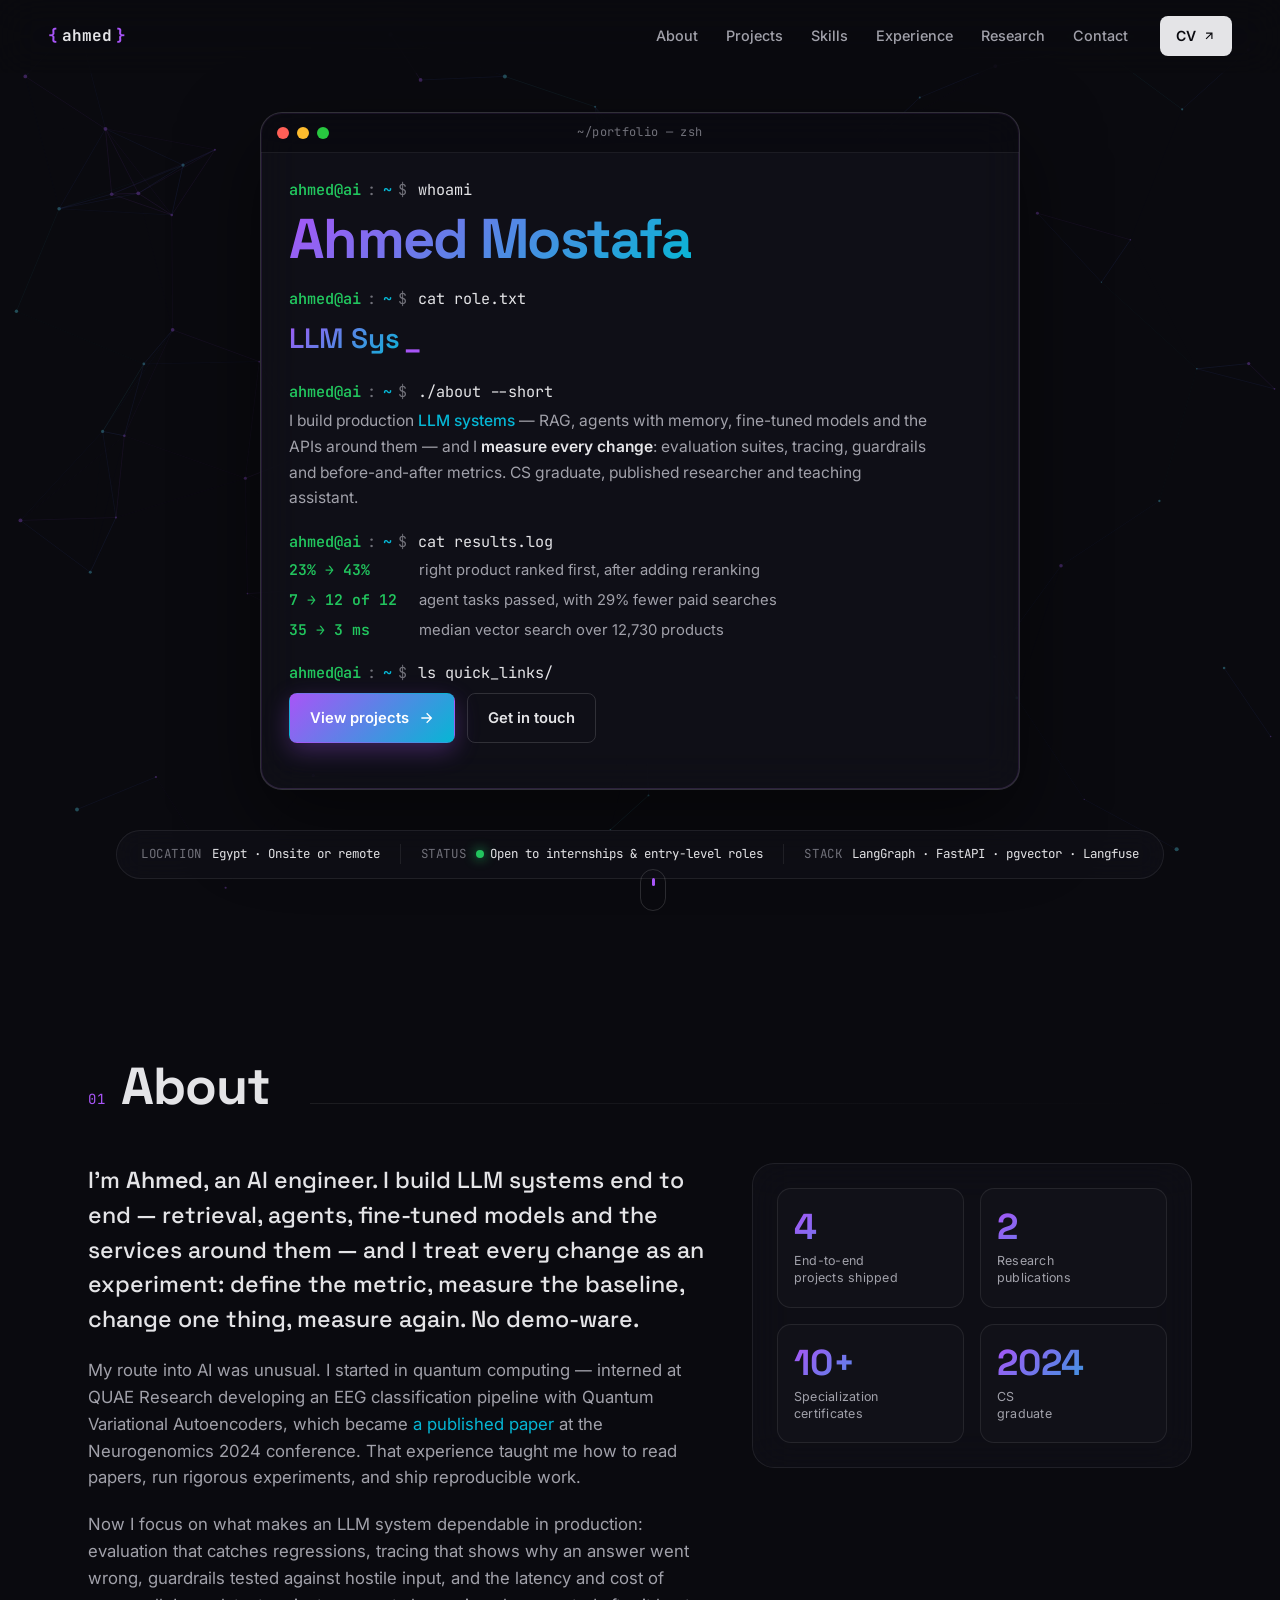
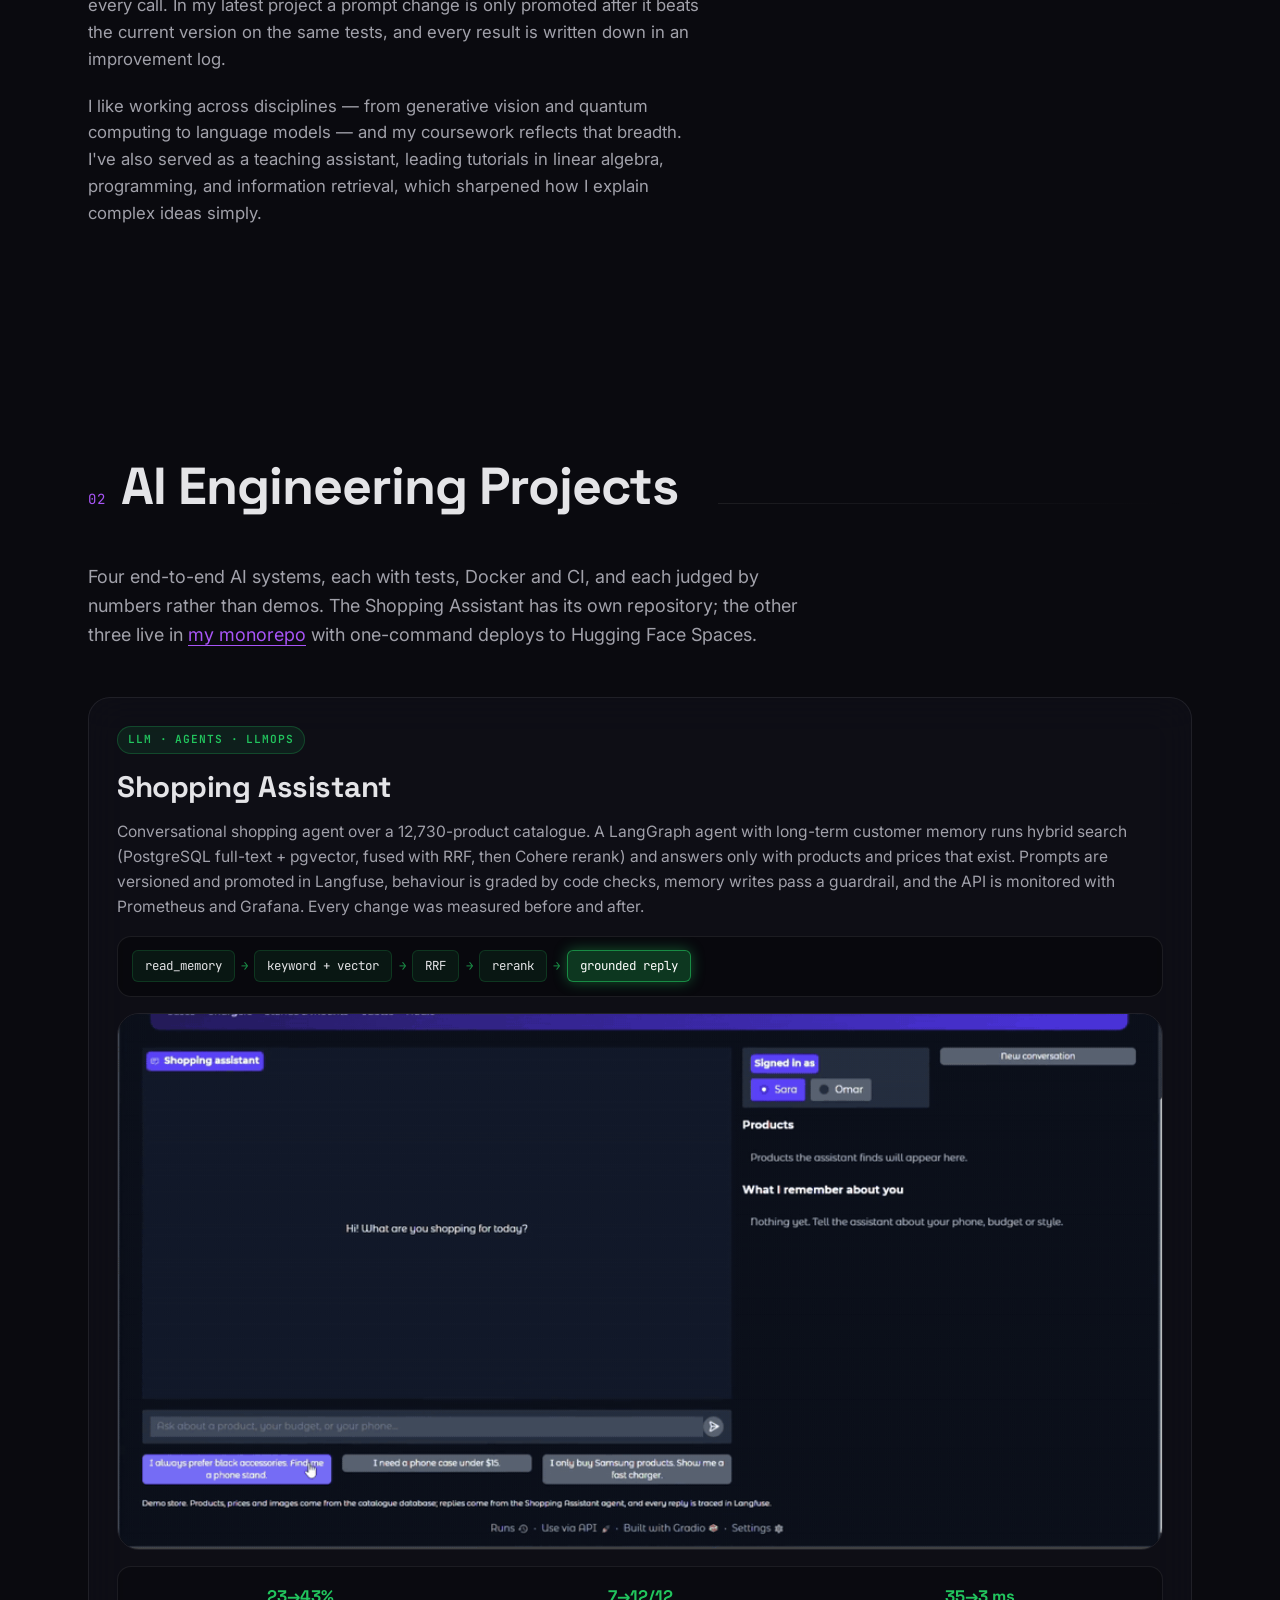
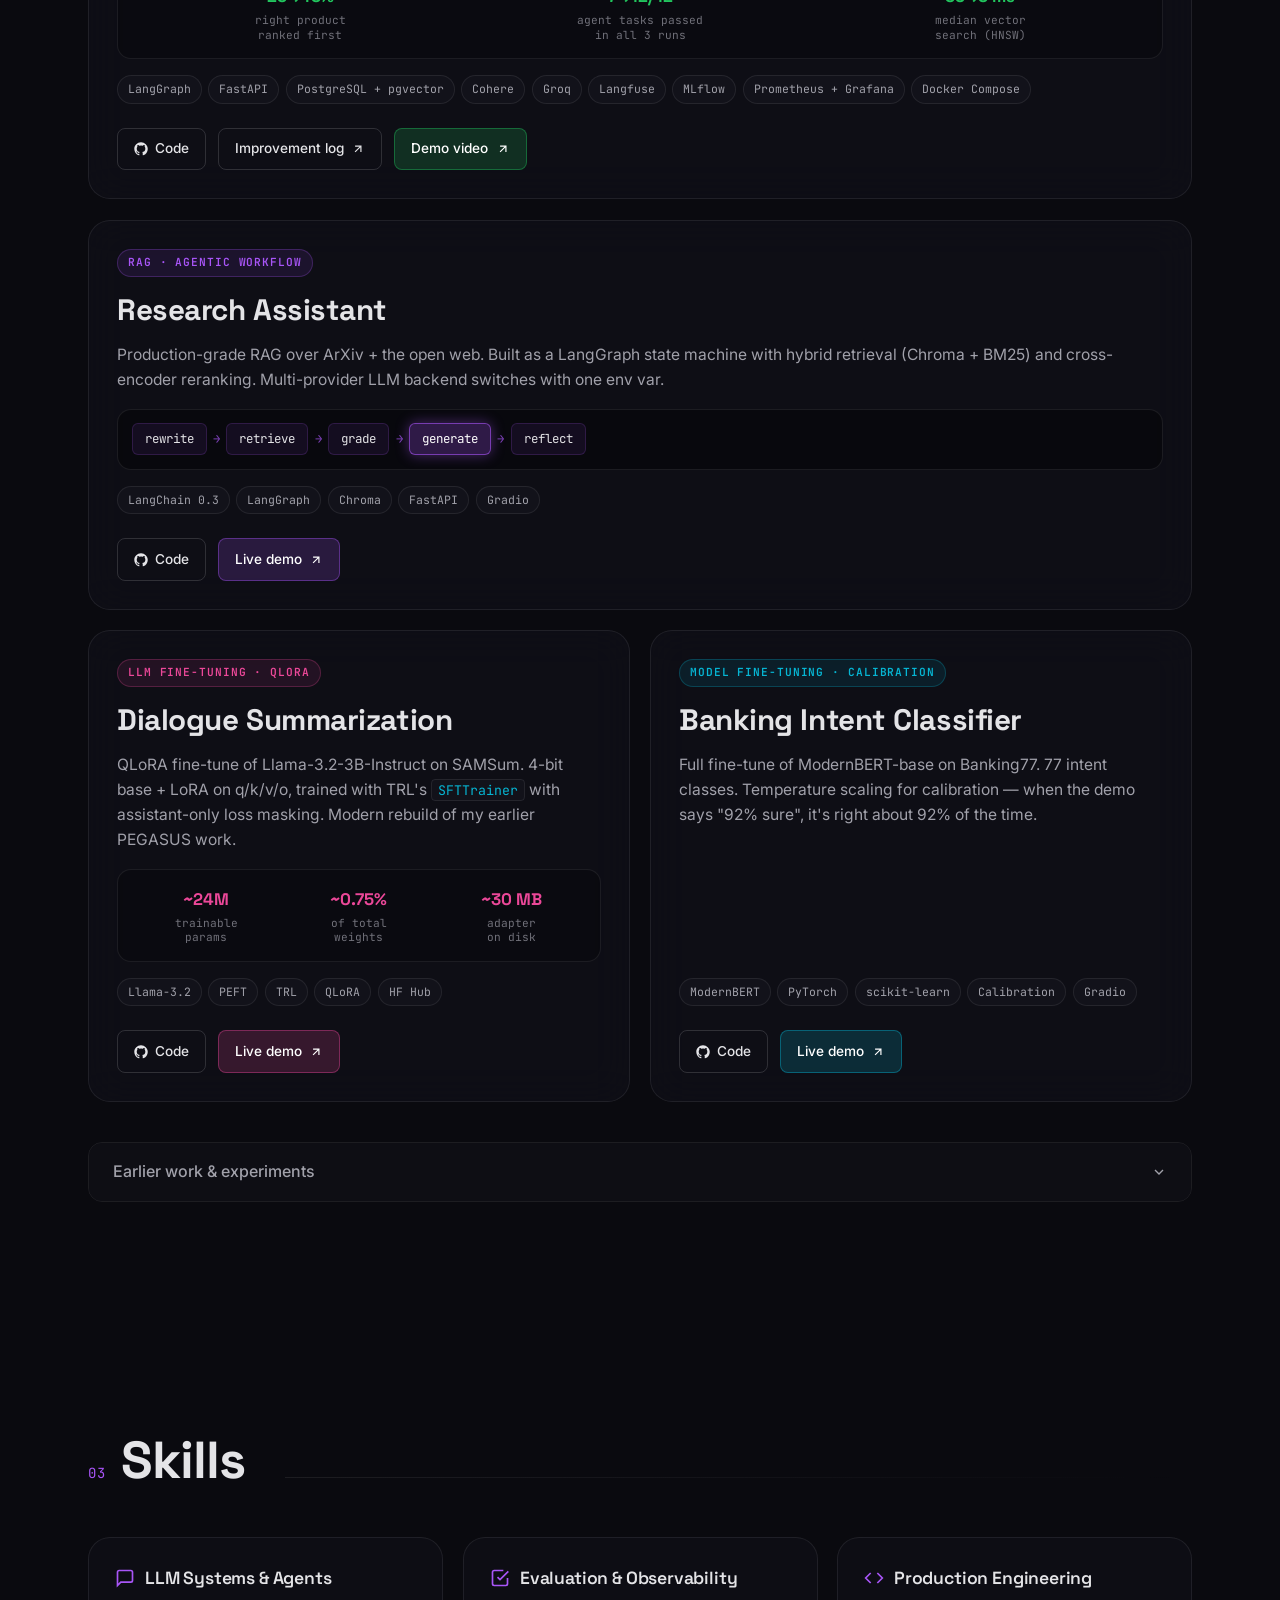
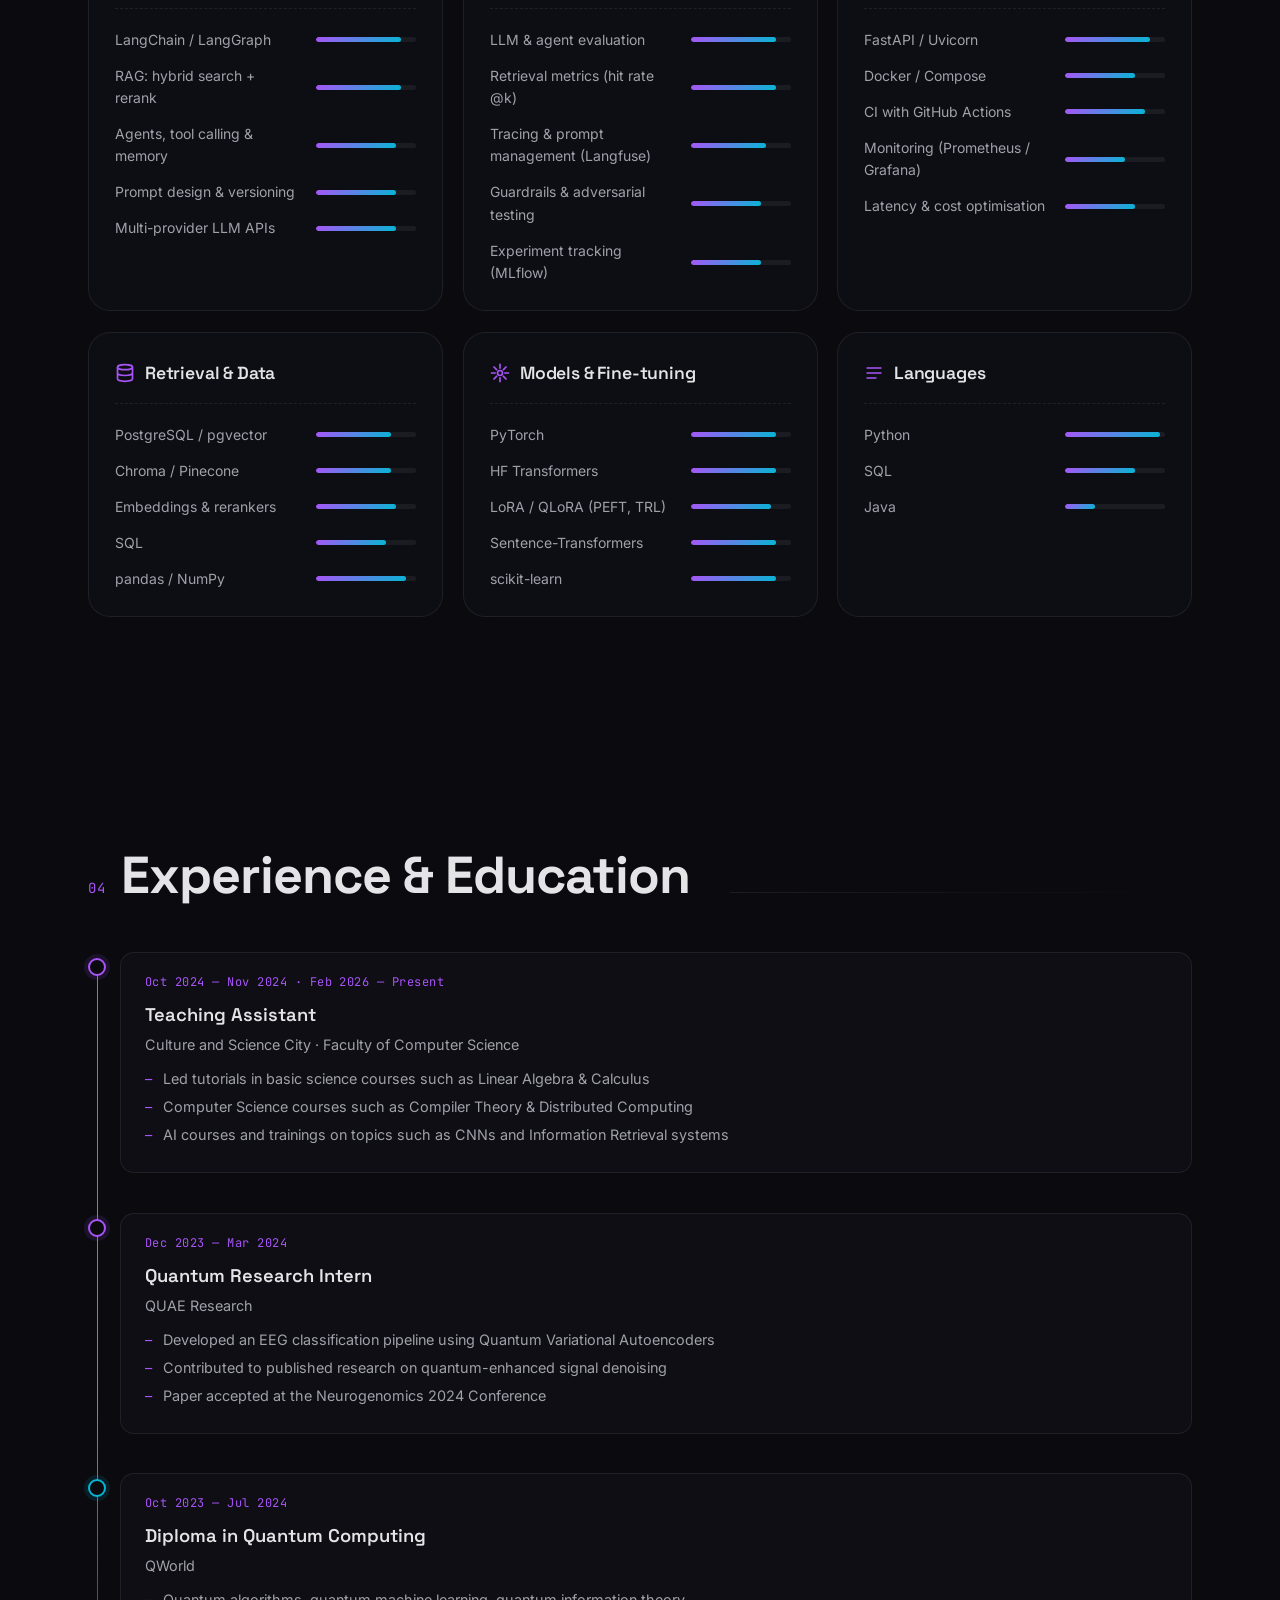
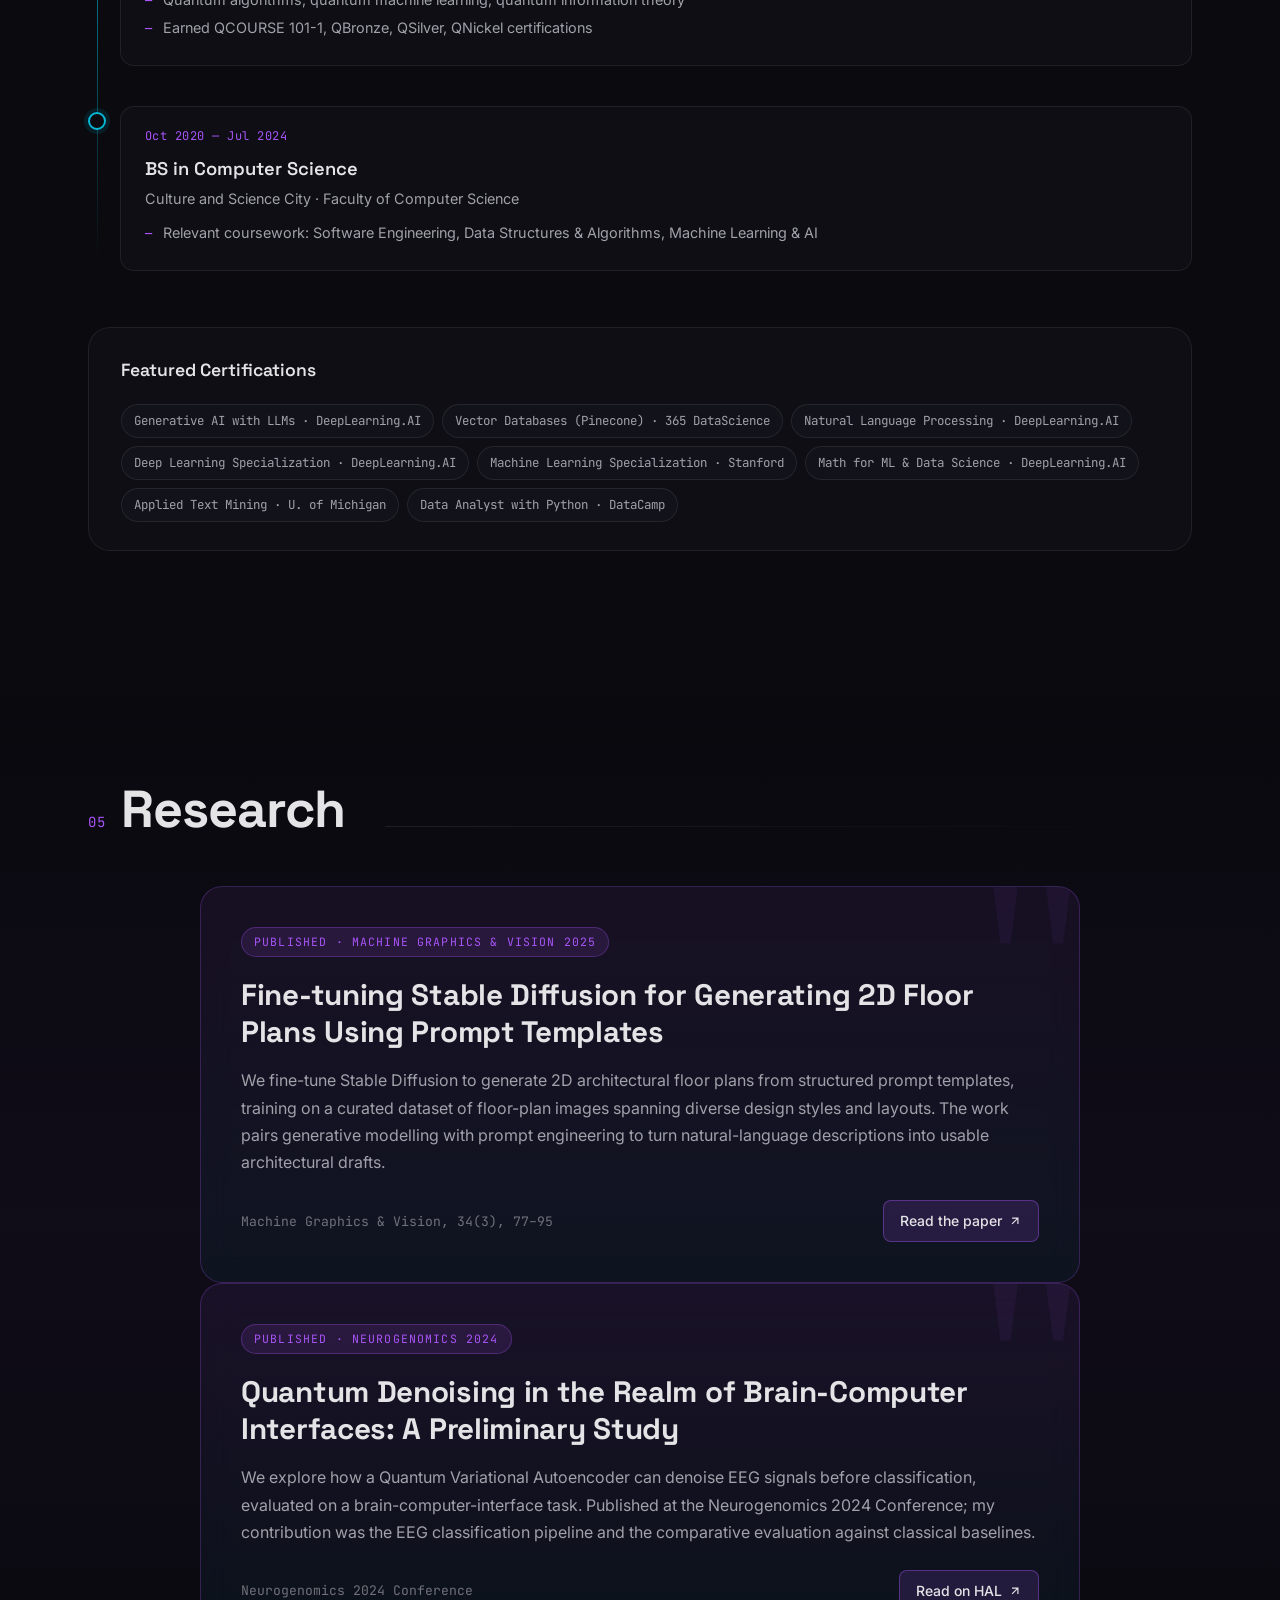
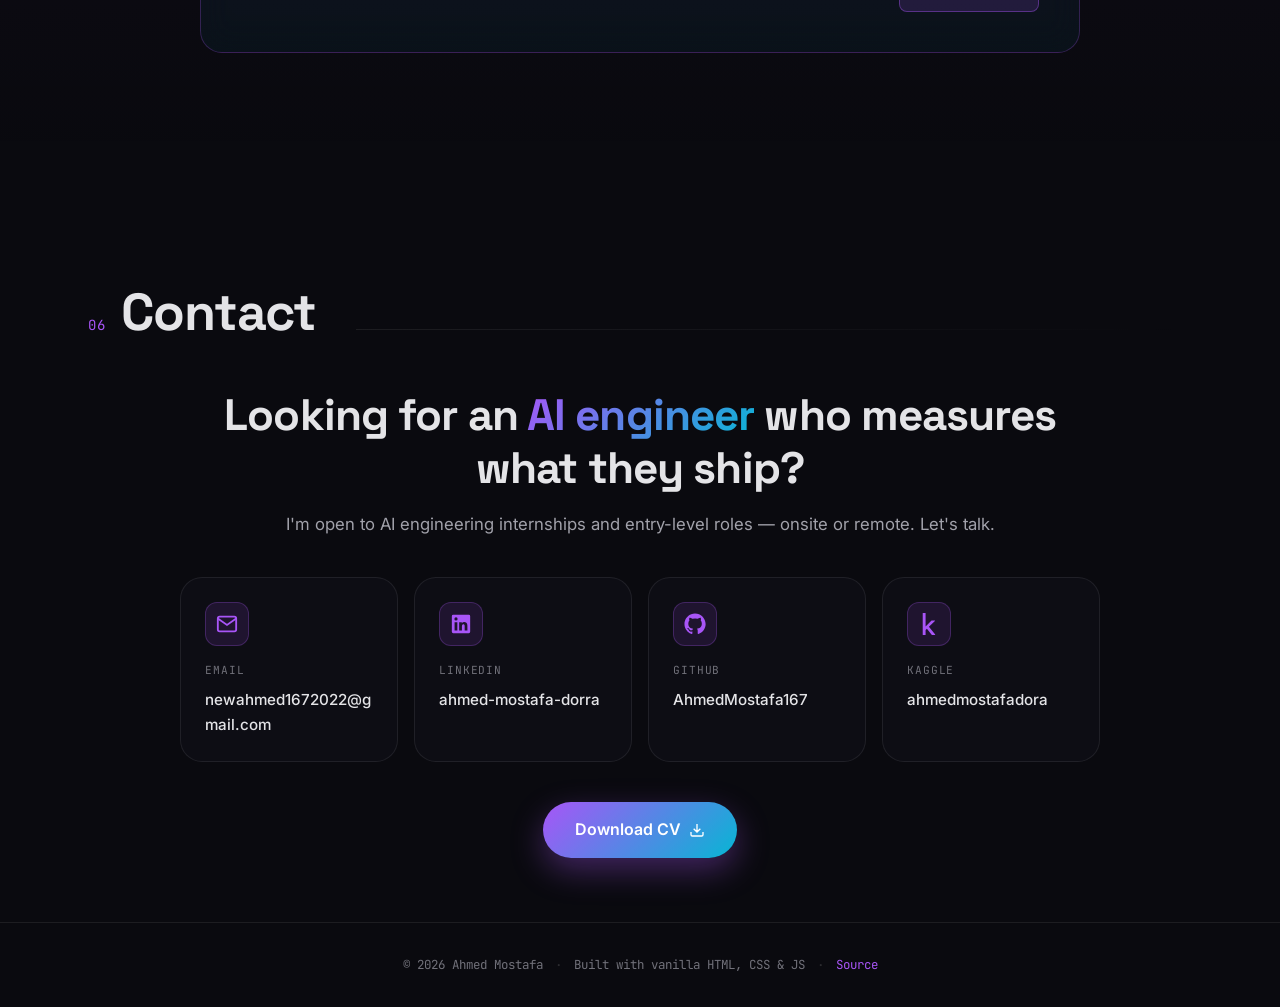
==== commit e51ac5ba: "Position the portfolio around building and measuring LLM systems - Hero: LLM systems engineer who me" ====
--- a/portfolio/index.html
+++ b/portfolio/index.html
@@ -5,18 +5,18 @@
     <meta name="viewport" content="width=device-width, initial-scale=1.0, viewport-fit=cover">
     <meta name="theme-color" content="#0a0a0f">
 
-    <title>Ahmed Mostafa — AI Engineer</title>
-    <meta name="description" content="Ahmed Mostafa — AI Engineer building LLM applications and agents: RAG and hybrid retrieval, tool calling and memory, evaluation, guardrails and observability, shipped as tested FastAPI services. Computer Science graduate, teaching assistant and published researcher.">
+    <title>Ahmed Mostafa — AI Engineer · LLM Systems</title>
+    <meta name="description" content="Ahmed Mostafa — AI Engineer who builds production LLM systems (RAG, agents with memory, fine-tuned models) and proves they work with evaluation suites, tracing, guardrails and before-and-after metrics on every change.">
     <meta name="author" content="Ahmed Mostafa">
 
     <meta property="og:title" content="Ahmed Mostafa — AI Engineer">
-    <meta property="og:description" content="AI engineer who ships and measures LLM systems: LangGraph agents with memory, hybrid RAG, evaluation, guardrails and LLMOps.">
+    <meta property="og:description" content="AI engineer who builds LLM systems and measures every change: right product ranked first 23% → 43%, agent tasks passed 7 → 12 of 12, vector search 35 → 3 ms.">
     <meta property="og:type" content="website">
     <meta property="og:url" content="https://ahmedmostafa167.github.io/">
 
     <meta name="twitter:card" content="summary_large_image">
     <meta name="twitter:title" content="Ahmed Mostafa — AI Engineer">
-    <meta name="twitter:description" content="AI engineer: LLM agents, RAG, evaluation and LLMOps.">
+    <meta name="twitter:description" content="AI engineer: builds LLM systems, evaluates them, and improves them with measured changes.">
 
     <link rel="icon" type="image/svg+xml" href="assets/favicon.svg">
 
@@ -109,7 +109,7 @@
                         </div>
                         <div class="terminal__line terminal__output">
                             <p class="hero__role">
-                                <span class="text-gradient" data-typing data-words='["AI Engineer","LLM Application Engineer","Agentic Systems Builder","Applied AI Researcher"]'></span>
+                                <span class="text-gradient" data-typing data-words='["AI Engineer","LLM Systems Engineer","Agentic AI Engineer","Applied AI Researcher"]'></span>
                                 <span class="cursor">_</span>
                             </p>
                         </div>
@@ -123,11 +123,26 @@
                         </div>
                         <div class="terminal__line terminal__output">
                             <p class="hero__pitch">
-                                AI engineer building <em>LLM applications</em> —
-                                <em>RAG</em> and <em>memory agents</em>, evaluation and guardrails — and the backend engineering that ships and measures them.
-                                CS graduate, published researcher and teaching assistant, with a
-                                <strong>multidisciplinary</strong> foundation across deep learning, generative AI, and quantum computing.
+                                I build production <em>LLM systems</em> — RAG, agents with memory, fine-tuned models
+                                and the APIs around them — and I <strong>measure every change</strong>: evaluation suites,
+                                tracing, guardrails and before-and-after metrics.
+                                CS graduate, published researcher and teaching assistant.
                             </p>
+                        </div>
+
+                        <div class="terminal__line">
+                            <span class="terminal__prompt">ahmed@ai</span>
+                            <span class="terminal__sep">:</span>
+                            <span class="terminal__path">~</span>
+                            <span class="terminal__dollar">$</span>
+                            <span class="terminal__cmd">cat results.log</span>
+                        </div>
+                        <div class="terminal__line terminal__output">
+                            <ul class="hero__results" aria-label="Measured results from the Shopping Assistant">
+                                <li><span class="hero__results-num">23% → 43%</span> right product ranked first, after adding reranking</li>
+                                <li><span class="hero__results-num">7 → 12 of 12</span> agent tasks passed, with 29% fewer paid searches</li>
+                                <li><span class="hero__results-num">35 → 3 ms</span> median vector search over 12,730 products</li>
+                            </ul>
                         </div>
 
                         <div class="terminal__line">
@@ -186,9 +201,9 @@
                 <div class="about__grid">
                     <article class="about__bio reveal">
                         <p class="about__lead">
-                            I'm <strong>Ahmed</strong>, an AI engineer. I build applications on top of large language models —
-                            agents, retrieval, memory — with the engineering discipline I'd want at a real job: typed configs,
-                            unit tests, Docker, CI, tracing and monitoring. No demo-ware.
+                            I'm <strong>Ahmed</strong>, an AI engineer. I build LLM systems end to end — retrieval, agents,
+                            fine-tuned models and the services around them — and I treat every change as an experiment:
+                            define the metric, measure the baseline, change one thing, measure again. No demo-ware.
                         </p>
                         <p>
                             My route into AI was unusual. I started in quantum computing — interned at QUAE Research developing
@@ -198,10 +213,11 @@
                             run rigorous experiments, and ship reproducible work.
                         </p>
                         <p>
-                            Now I focus on turning models into products people can rely on: agents that call tools and
-                            remember users, retrieval that finds the right thing, and the evaluation, guardrails and observability
-                            that prove a change made it better. My latest project records every change with before-and-after
-                            measurements, and I fine-tune models when an off-the-shelf one isn't enough.
+                            Now I focus on what makes an LLM system dependable in production: evaluation that catches
+                            regressions, tracing that shows why an answer went wrong, guardrails tested against hostile input,
+                            and the latency and cost of every call. In my latest project a prompt change is only promoted
+                            after it beats the current version on the same tests, and every result is written down in an
+                            improvement log.
                         </p>
                         <p>
                             I like working across disciplines — from generative vision and quantum computing to language
@@ -242,7 +258,7 @@
                     <div class="section__line"></div>
                 </div>
                 <p class="section__intro reveal">
-                    Four end-to-end systems, each with structured <code>src/</code>, unit tests, Docker and CI.
+                    Four end-to-end AI systems, each with tests, Docker and CI, and each judged by numbers rather than demos.
                     The Shopping Assistant has its own repository; the other three live in
                     <a href="https://github.com/AhmedMostafa167/Projects" target="_blank" rel="noopener">my monorepo</a>
                     with one-command deploys to Hugging Face Spaces.
@@ -466,41 +482,42 @@
                     <div class="skill-card reveal" data-category="llm">
                         <div class="skill-card__head">
                             <svg viewBox="0 0 24 24" width="20" height="20" fill="none" stroke="currentColor" stroke-width="2"><path d="M21 15a2 2 0 01-2 2H7l-4 4V5a2 2 0 012-2h14a2 2 0 012 2z"/></svg>
-                            <h3>LLM Apps &amp; Agents</h3>
+                            <h3>LLM Systems &amp; Agents</h3>
                         </div>
                         <ul class="skill-card__list">
                             <li><span>LangChain / LangGraph</span><span class="skill-bar"><span class="skill-bar__fill" style="--w: 85%"></span></span></li>
-                            <li><span>Agents &amp; tool calling</span><span class="skill-bar"><span class="skill-bar__fill" style="--w: 80%"></span></span></li>
-                            <li><span>RAG (hybrid + rerank)</span><span class="skill-bar"><span class="skill-bar__fill" style="--w: 85%"></span></span></li>
-                            <li><span>Agent memory</span><span class="skill-bar"><span class="skill-bar__fill" style="--w: 75%"></span></span></li>
-                            <li><span>Prompt engineering</span><span class="skill-bar"><span class="skill-bar__fill" style="--w: 80%"></span></span></li>
+                            <li><span>RAG: hybrid search + rerank</span><span class="skill-bar"><span class="skill-bar__fill" style="--w: 85%"></span></span></li>
+                            <li><span>Agents, tool calling &amp; memory</span><span class="skill-bar"><span class="skill-bar__fill" style="--w: 80%"></span></span></li>
+                            <li><span>Prompt design &amp; versioning</span><span class="skill-bar"><span class="skill-bar__fill" style="--w: 80%"></span></span></li>
+                            <li><span>Multi-provider LLM APIs</span><span class="skill-bar"><span class="skill-bar__fill" style="--w: 80%"></span></span></li>
                         </ul>
                     </div>
 
                     <div class="skill-card reveal" data-category="eval">
                         <div class="skill-card__head">
                             <svg viewBox="0 0 24 24" width="20" height="20" fill="none" stroke="currentColor" stroke-width="2"><path d="M9 11l3 3L22 4"/><path d="M21 12v7a2 2 0 01-2 2H5a2 2 0 01-2-2V5a2 2 0 012-2h11"/></svg>
-                            <h3>Evaluation &amp; LLMOps</h3>
+                            <h3>Evaluation &amp; Observability</h3>
                         </div>
                         <ul class="skill-card__list">
-                            <li><span>LLM evaluation (RAGAS)</span><span class="skill-bar"><span class="skill-bar__fill" style="--w: 85%"></span></span></li>
-                            <li><span>Langfuse tracing</span><span class="skill-bar"><span class="skill-bar__fill" style="--w: 75%"></span></span></li>
-                            <li><span>Guardrails</span><span class="skill-bar"><span class="skill-bar__fill" style="--w: 70%"></span></span></li>
-                            <li><span>MLflow experiments</span><span class="skill-bar"><span class="skill-bar__fill" style="--w: 70%"></span></span></li>
+                            <li><span>LLM &amp; agent evaluation</span><span class="skill-bar"><span class="skill-bar__fill" style="--w: 85%"></span></span></li>
+                            <li><span>Retrieval metrics (hit rate @k)</span><span class="skill-bar"><span class="skill-bar__fill" style="--w: 85%"></span></span></li>
+                            <li><span>Tracing &amp; prompt management (Langfuse)</span><span class="skill-bar"><span class="skill-bar__fill" style="--w: 75%"></span></span></li>
+                            <li><span>Guardrails &amp; adversarial testing</span><span class="skill-bar"><span class="skill-bar__fill" style="--w: 70%"></span></span></li>
+                            <li><span>Experiment tracking (MLflow)</span><span class="skill-bar"><span class="skill-bar__fill" style="--w: 70%"></span></span></li>
                         </ul>
                     </div>
 
                     <div class="skill-card reveal" data-category="eng">
                         <div class="skill-card__head">
                             <svg viewBox="0 0 24 24" width="20" height="20" fill="none" stroke="currentColor" stroke-width="2"><polyline points="16 18 22 12 16 6"/><polyline points="8 6 2 12 8 18"/></svg>
-                            <h3>Backend &amp; Deployment</h3>
+                            <h3>Production Engineering</h3>
                         </div>
                         <ul class="skill-card__list">
                             <li><span>FastAPI / Uvicorn</span><span class="skill-bar"><span class="skill-bar__fill" style="--w: 85%"></span></span></li>
                             <li><span>Docker / Compose</span><span class="skill-bar"><span class="skill-bar__fill" style="--w: 70%"></span></span></li>
-                            <li><span>Git / GitHub Actions</span><span class="skill-bar"><span class="skill-bar__fill" style="--w: 80%"></span></span></li>
-                            <li><span>Prometheus / Grafana</span><span class="skill-bar"><span class="skill-bar__fill" style="--w: 60%"></span></span></li>
-                            <li><span>HF Spaces / Gradio</span><span class="skill-bar"><span class="skill-bar__fill" style="--w: 70%"></span></span></li>
+                            <li><span>CI with GitHub Actions</span><span class="skill-bar"><span class="skill-bar__fill" style="--w: 80%"></span></span></li>
+                            <li><span>Monitoring (Prometheus / Grafana)</span><span class="skill-bar"><span class="skill-bar__fill" style="--w: 60%"></span></span></li>
+                            <li><span>Latency &amp; cost optimisation</span><span class="skill-bar"><span class="skill-bar__fill" style="--w: 70%"></span></span></li>
                         </ul>
                     </div>
 
@@ -693,10 +710,10 @@
 
                 <div class="contact reveal">
                     <h3 class="contact__pitch">
-                        Looking for an <span class="text-gradient">AI engineer</span> who ships?
+                        Looking for an <span class="text-gradient">AI engineer</span> who measures what they ship?
                     </h3>
                     <p class="contact__sub">
-                        I'm open to internships and entry-level roles — onsite or remote. Let's talk.
+                        I'm open to AI engineering internships and entry-level roles — onsite or remote. Let's talk.
                     </p>
 
                     <div class="contact__grid">
--- a/portfolio/styles/main.css
+++ b/portfolio/styles/main.css
@@ -520,6 +520,25 @@
     font-weight: 600;
 }
 
+.hero__results {
+    list-style: none;
+    margin: 0;
+    padding: 0;
+    display: grid;
+    gap: 0.35rem;
+    font-family: var(--font-sans);
+    font-size: 0.925rem;
+    color: var(--text-muted);
+}
+
+.hero__results-num {
+    display: inline-block;
+    min-width: 8.5em;
+    font-family: var(--font-mono);
+    font-weight: 600;
+    color: rgb(34, 197, 94);
+}
+
 .hero__cta {
     display: inline-flex;
     flex-wrap: wrap;
@@ -1527,3 +1546,10 @@
     width: 100%;
     height: auto;
 }
+
+@media (max-width: 600px) {
+    .hero__results-num {
+        display: block;
+        min-width: 0;
+    }
+}
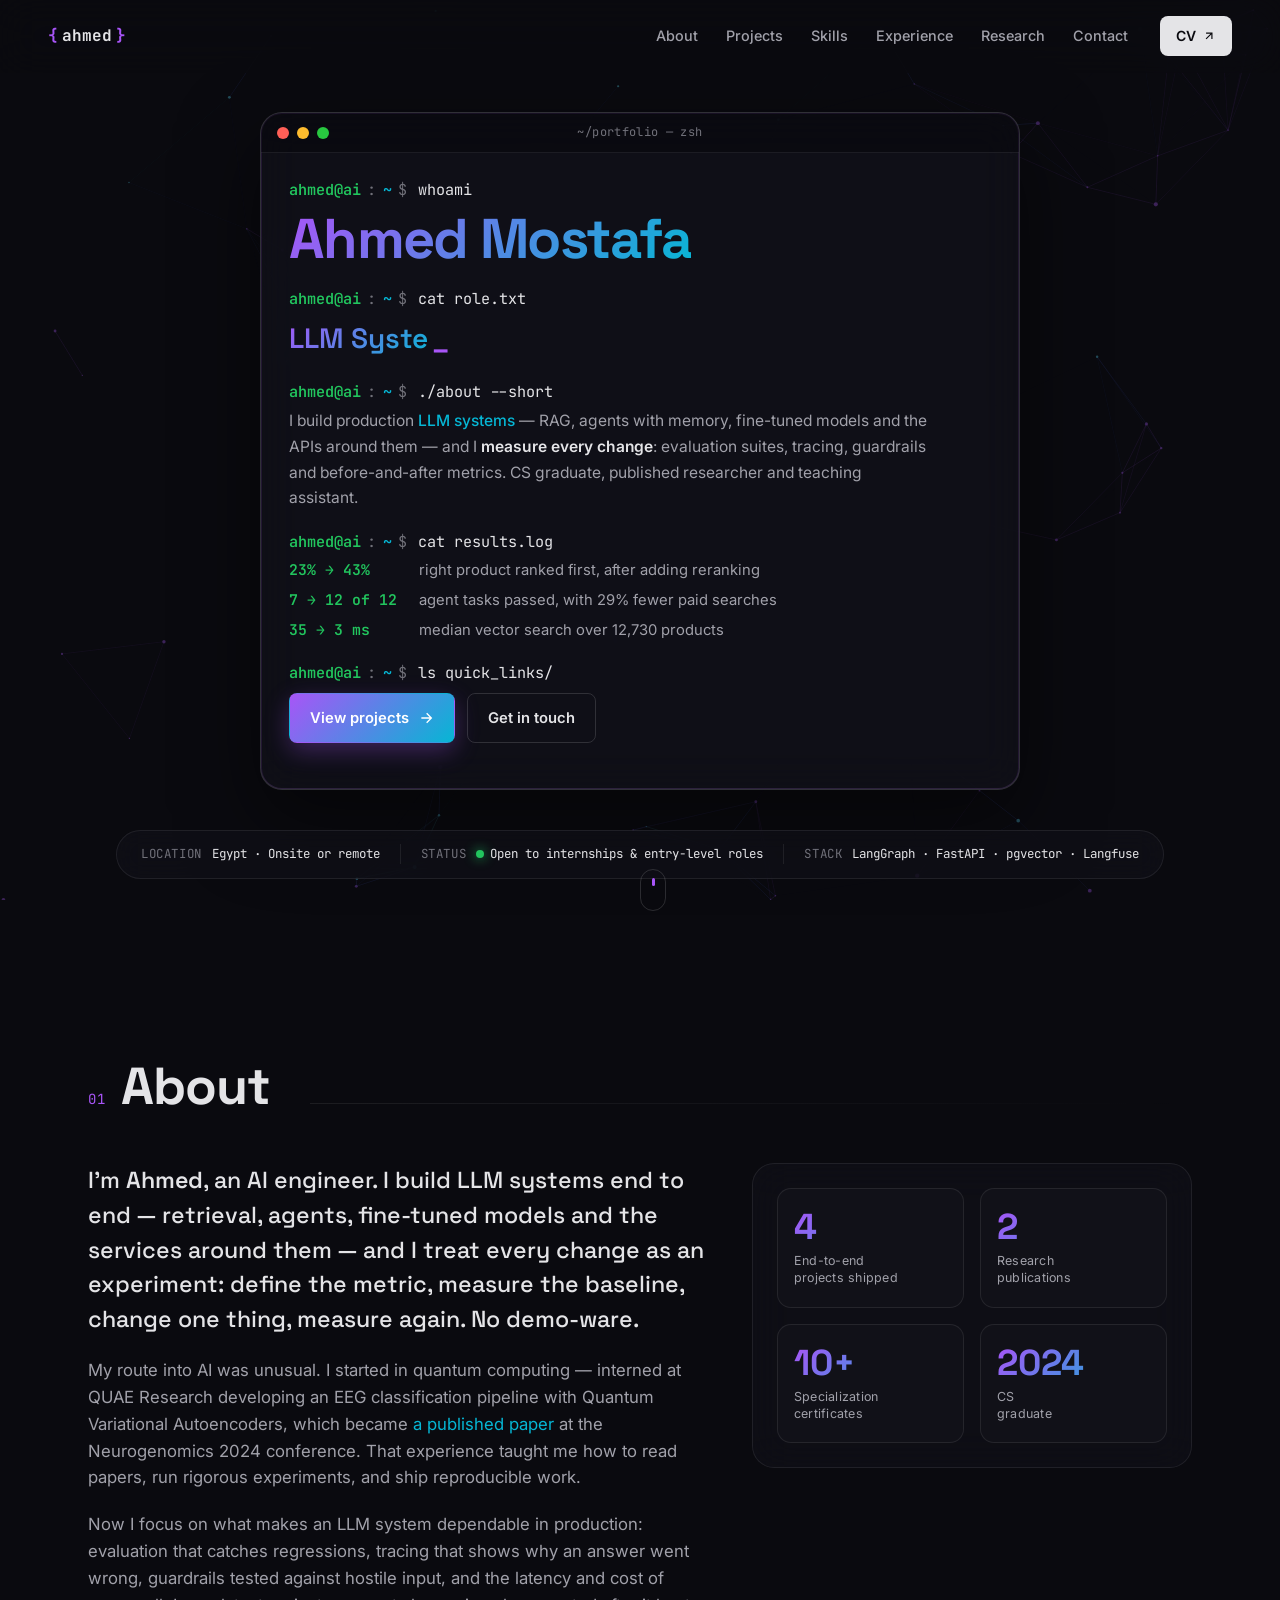
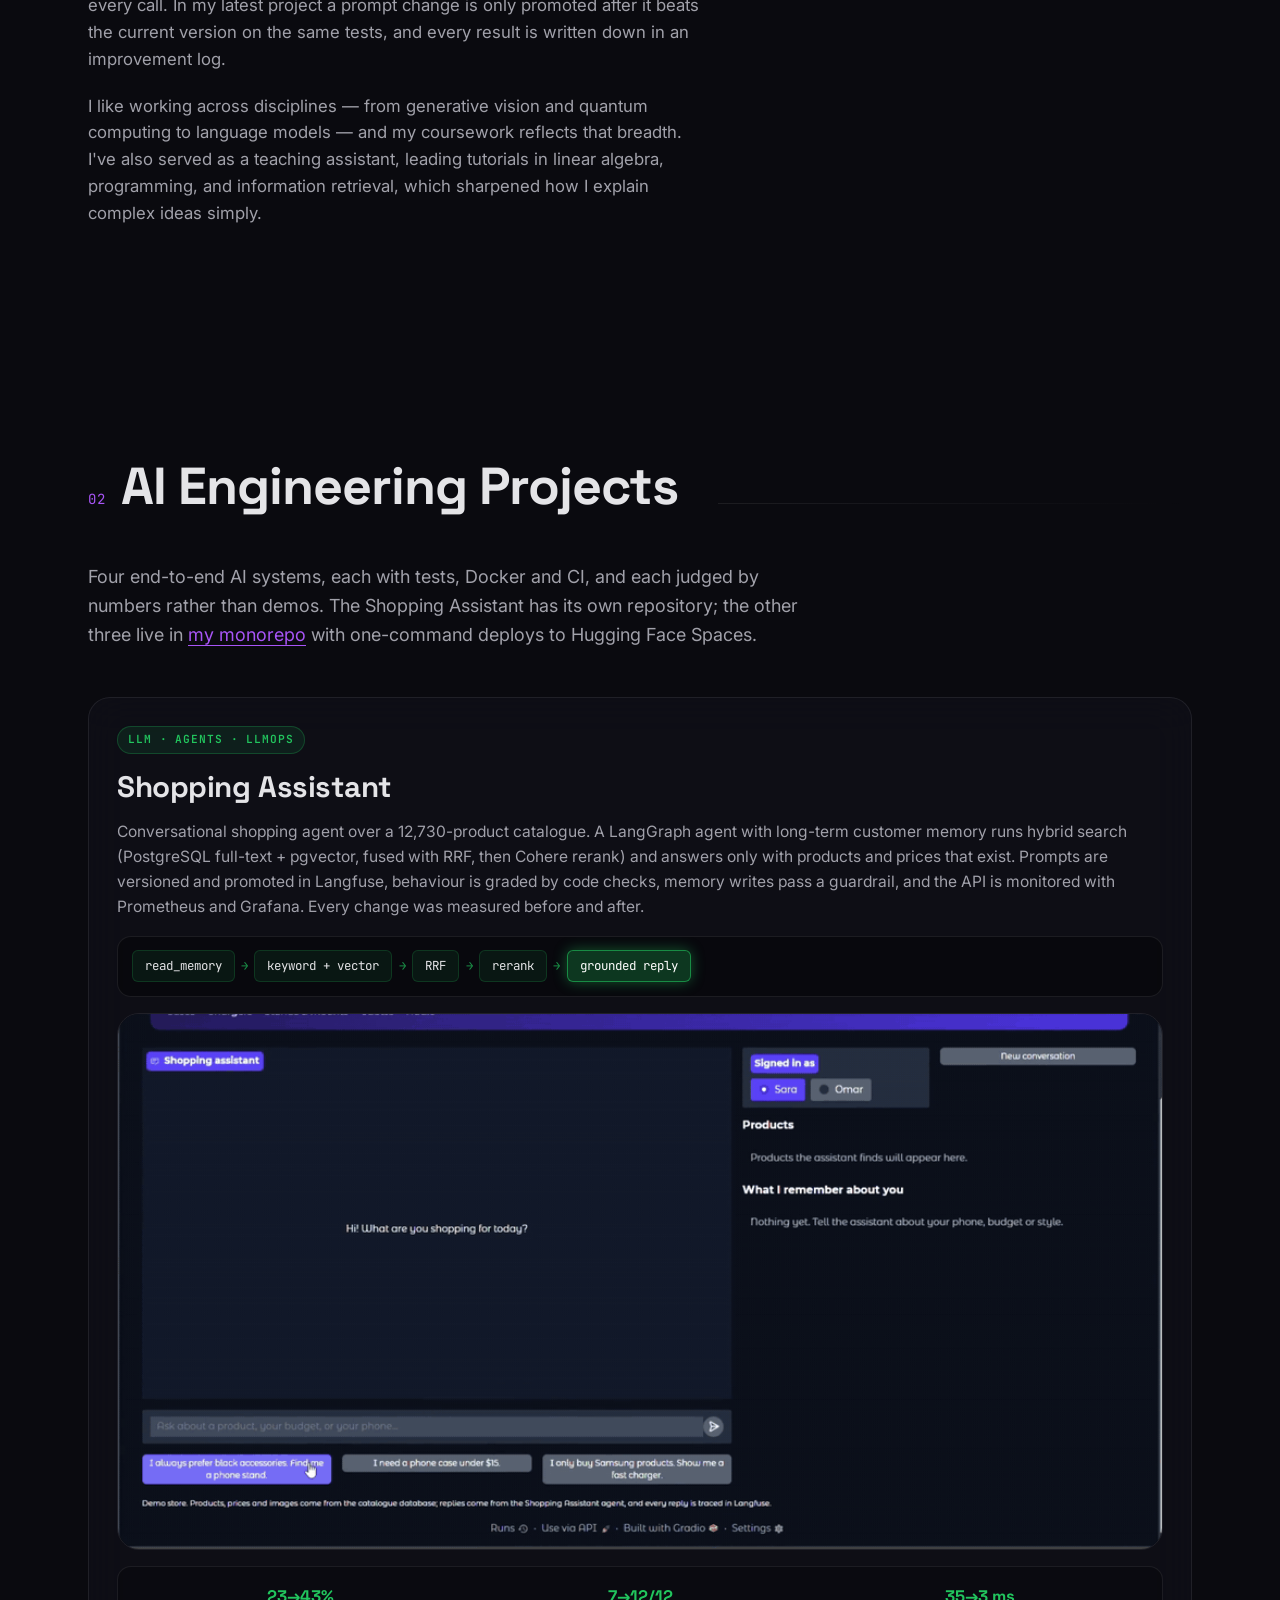
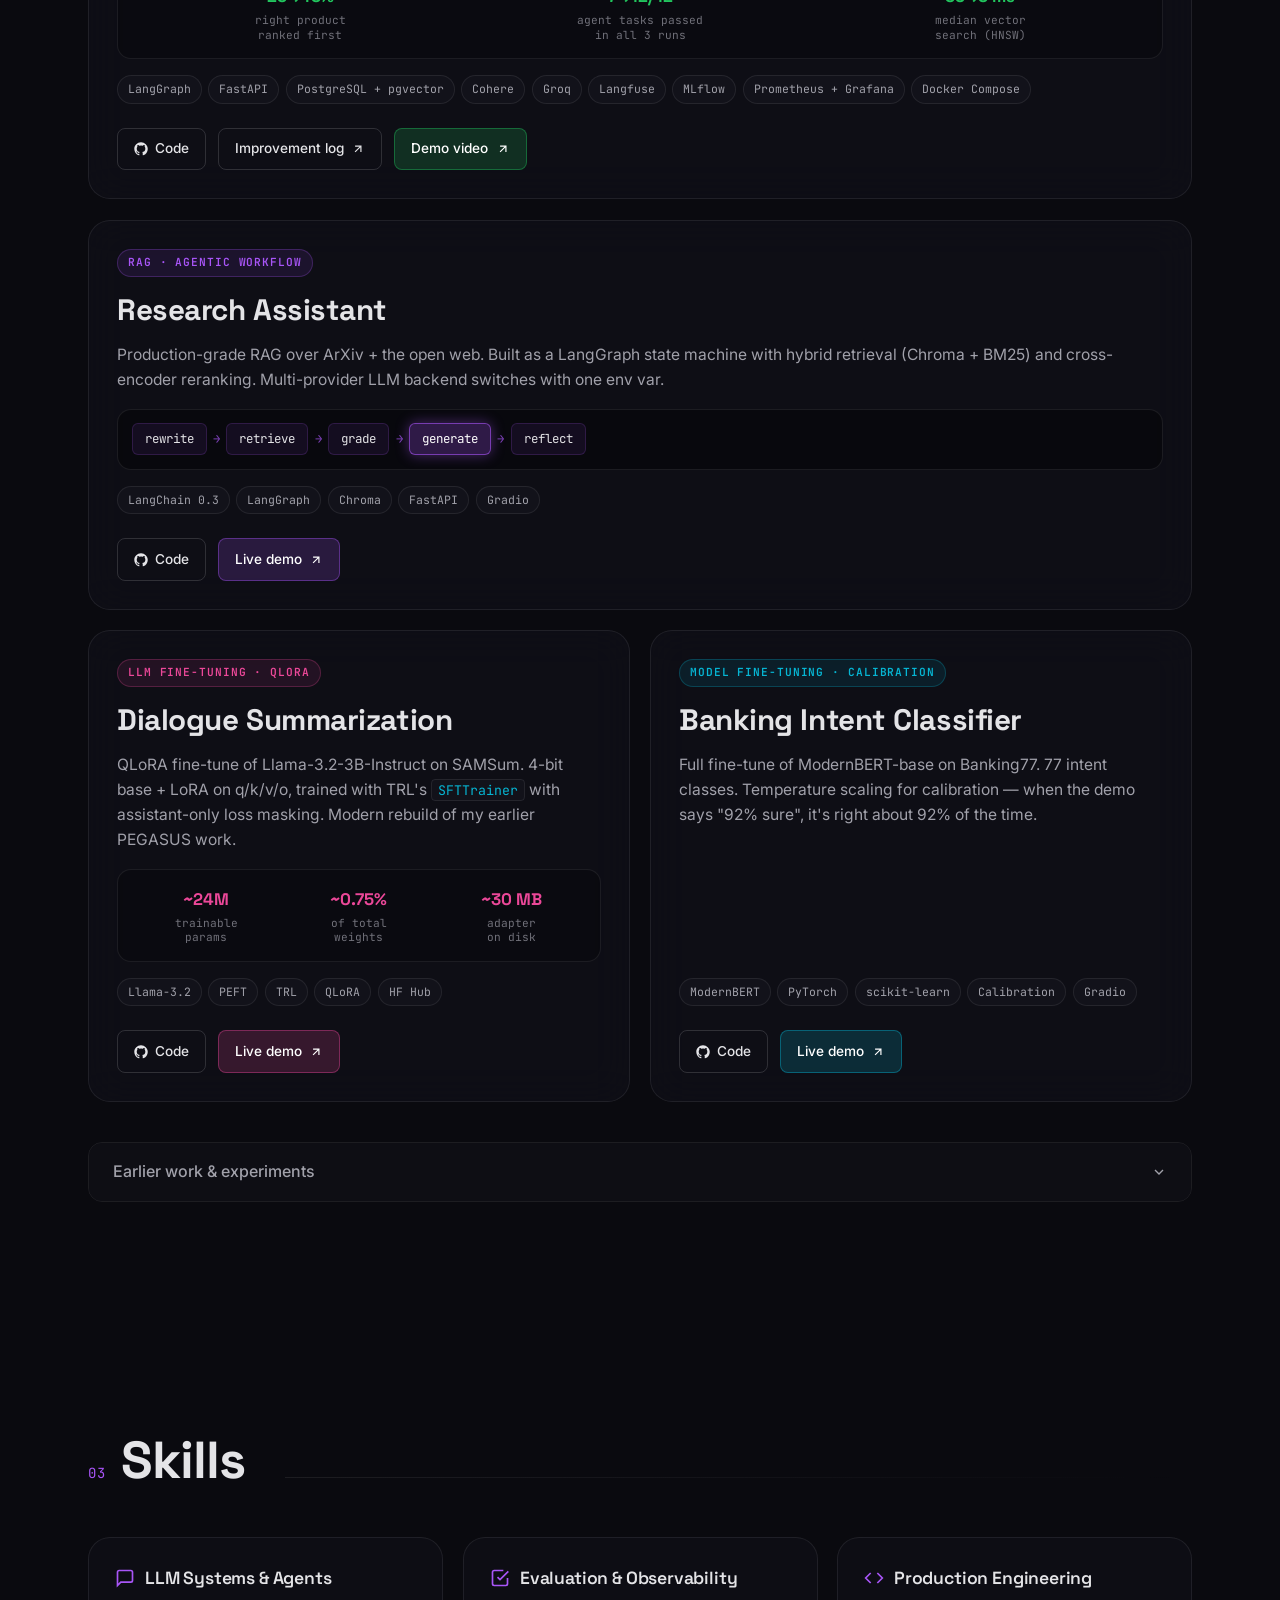
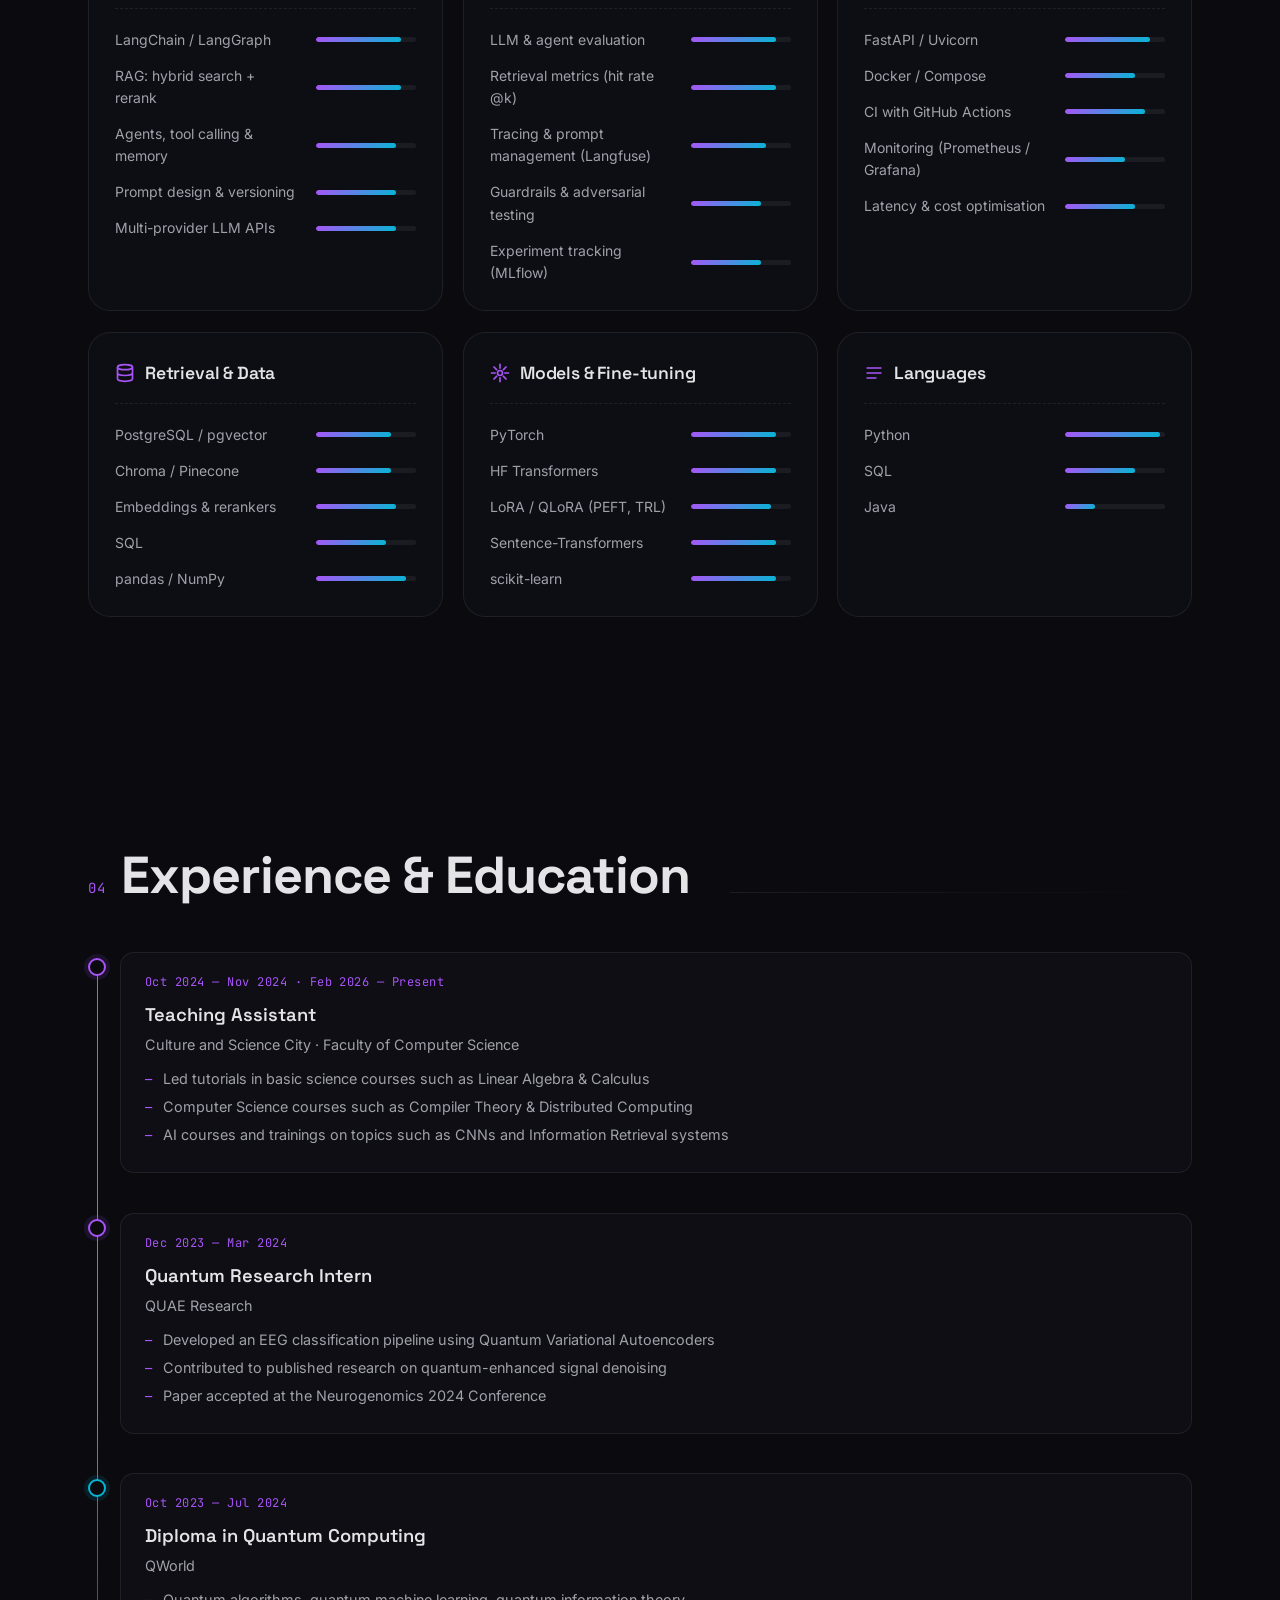
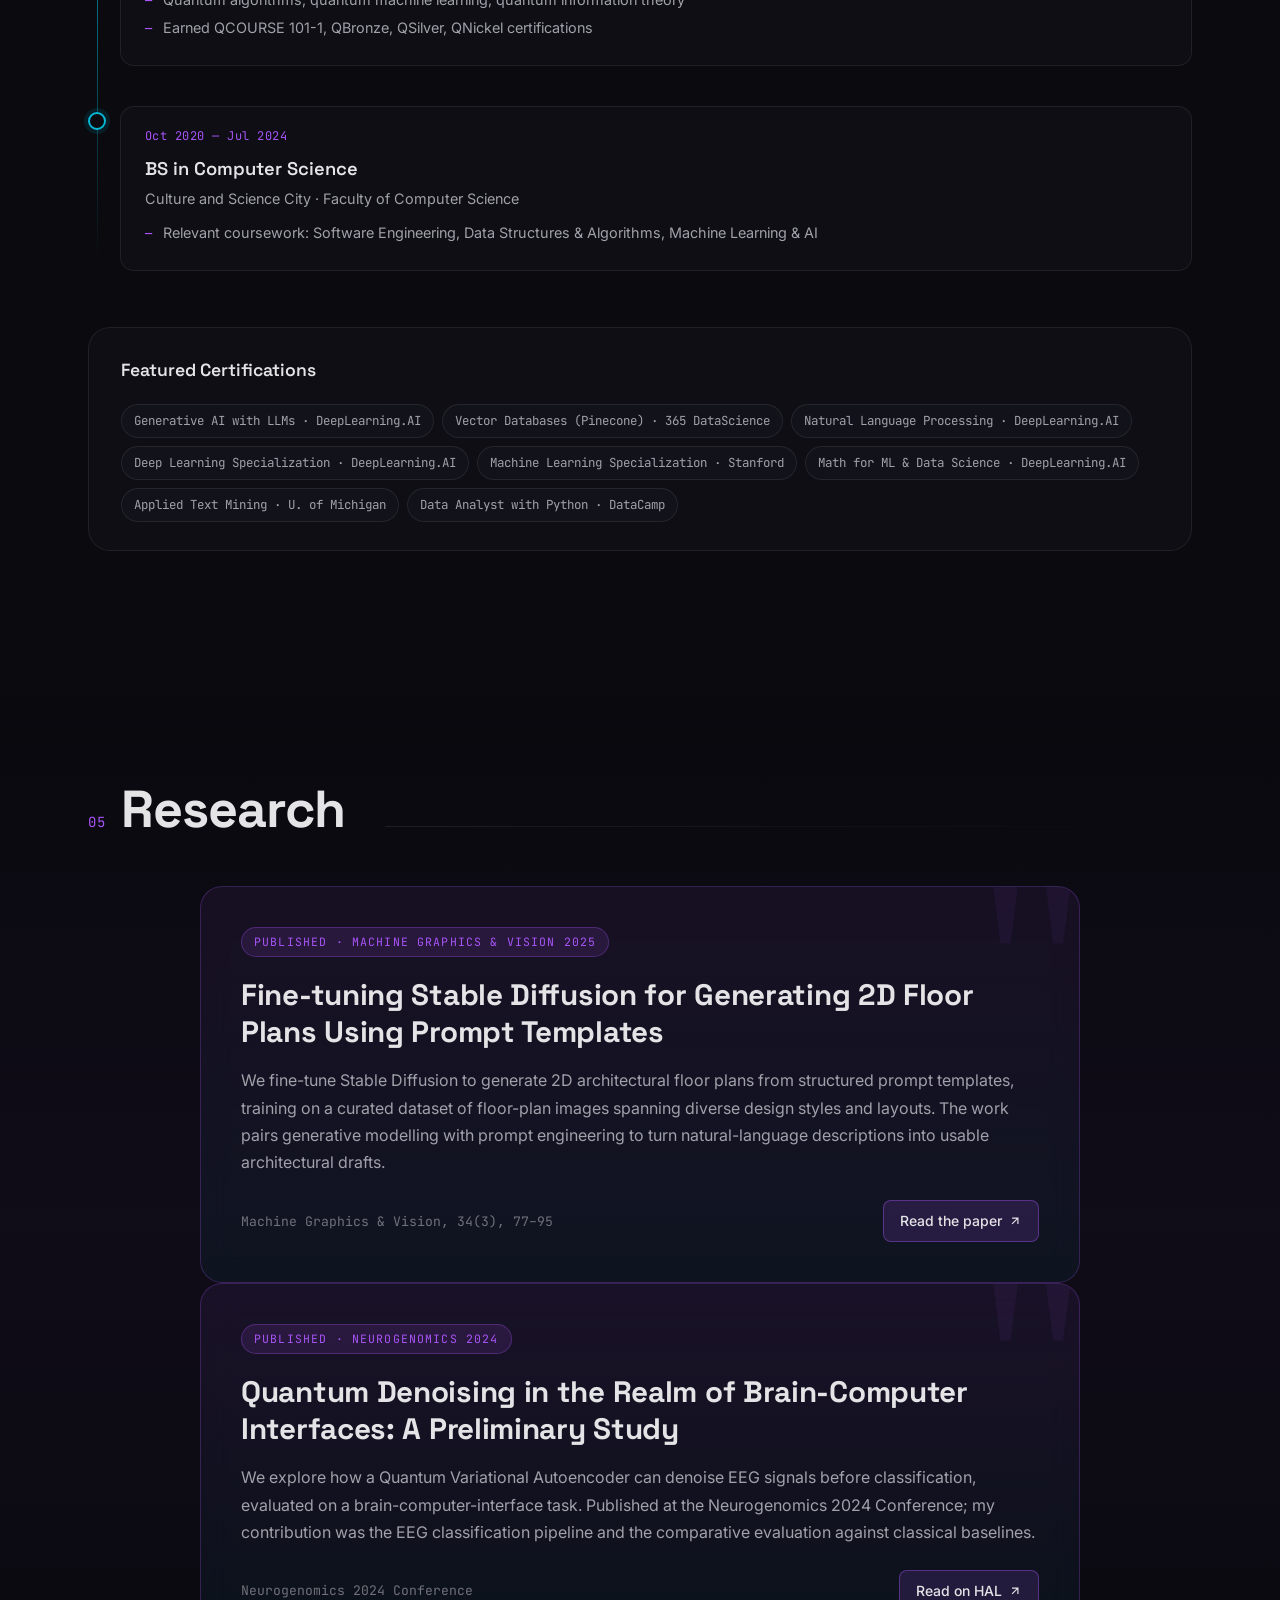
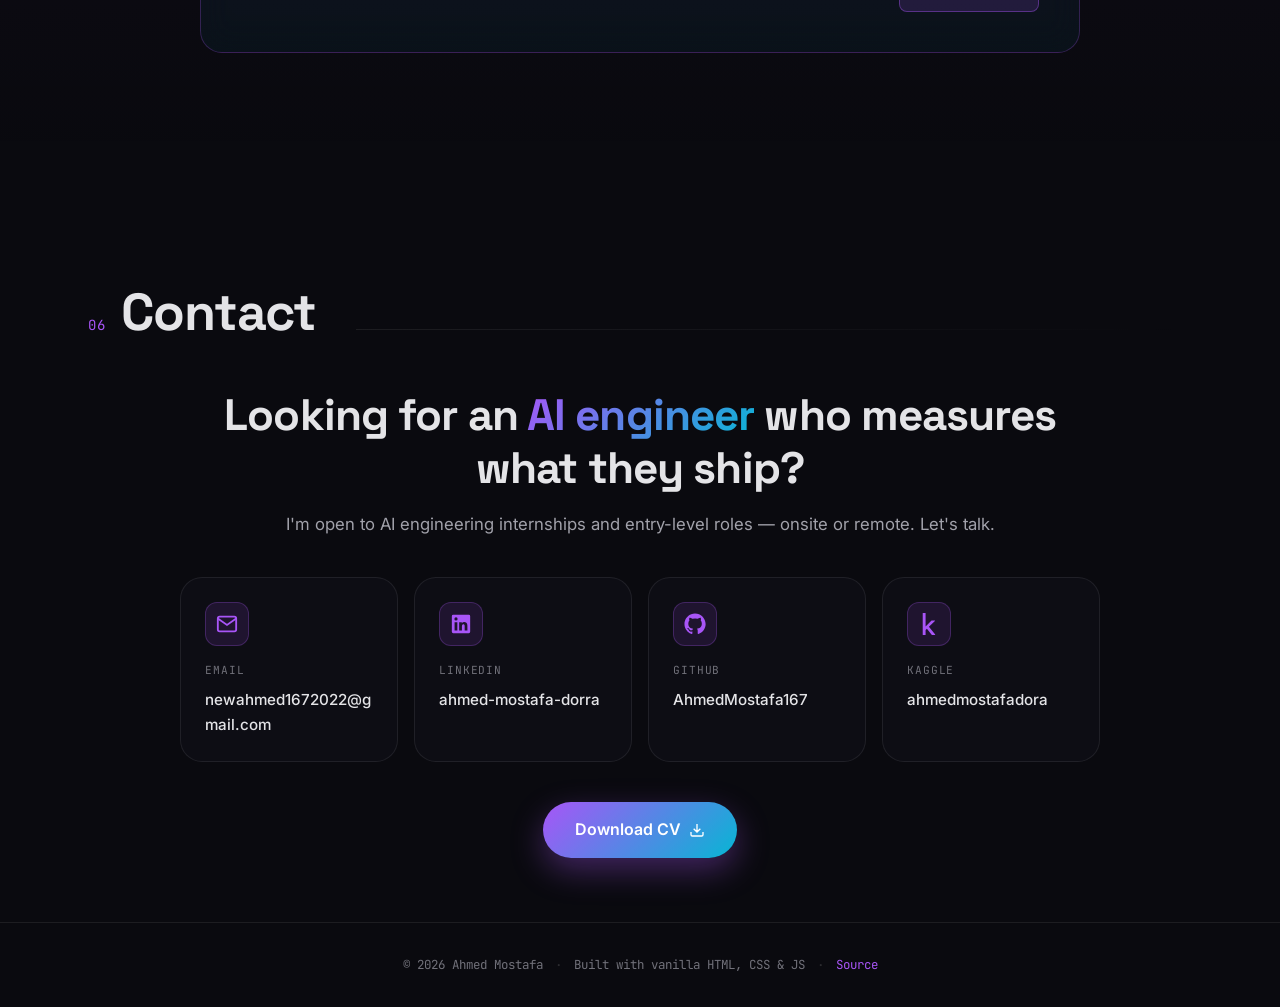
==== commit 42a0c231: "Host the latest CV on the portfolio instead of Google Drive The Drive copy was an August version wit" ====
--- a/portfolio/index.html
+++ b/portfolio/index.html
@@ -66,7 +66,7 @@
             <li><a href="#publications">Research</a></li>
             <li><a href="#contact">Contact</a></li>
         </ul>
-        <a href="https://drive.google.com/file/d/1yMGMYOHgShmWUlpCPnf6gnEApKDEfSco/view?usp=sharing"
+        <a href="assets/Ahmed_Dorra_CV.pdf"
            target="_blank" rel="noopener" class="nav__cta">
             <span>CV</span>
             <svg viewBox="0 0 24 24" width="14" height="14" fill="none" stroke="currentColor" stroke-width="2"><path d="M7 7h10v10M7 17L17 7"/></svg>
@@ -750,7 +750,7 @@
                         </a>
                     </div>
 
-                    <a href="https://drive.google.com/file/d/1yMGMYOHgShmWUlpCPnf6gnEApKDEfSco/view?usp=sharing"
+                    <a href="assets/Ahmed_Dorra_CV.pdf"
                        target="_blank" rel="noopener" class="contact__cv">
                         <span>Download CV</span>
                         <svg viewBox="0 0 24 24" width="16" height="16" fill="none" stroke="currentColor" stroke-width="2"><path d="M21 15v4a2 2 0 01-2 2H5a2 2 0 01-2-2v-4M7 10l5 5 5-5M12 15V3"/></svg>
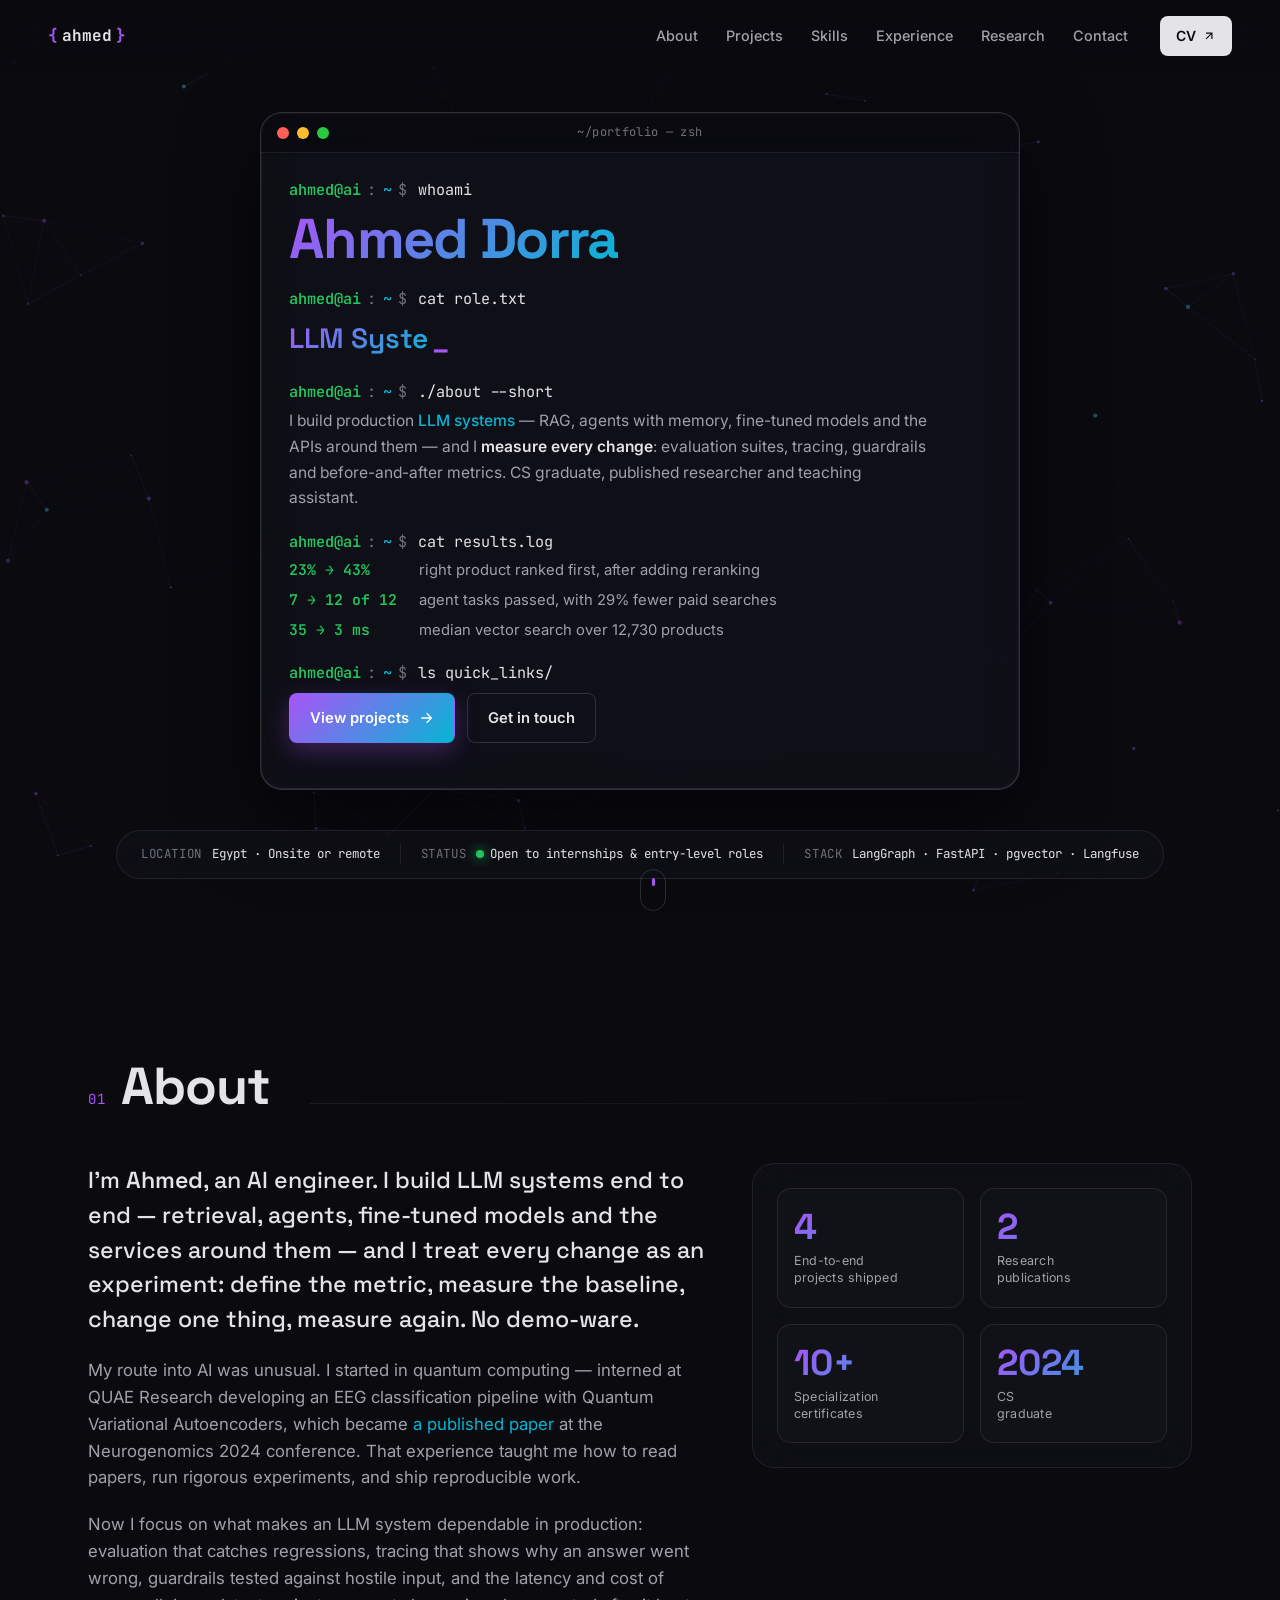
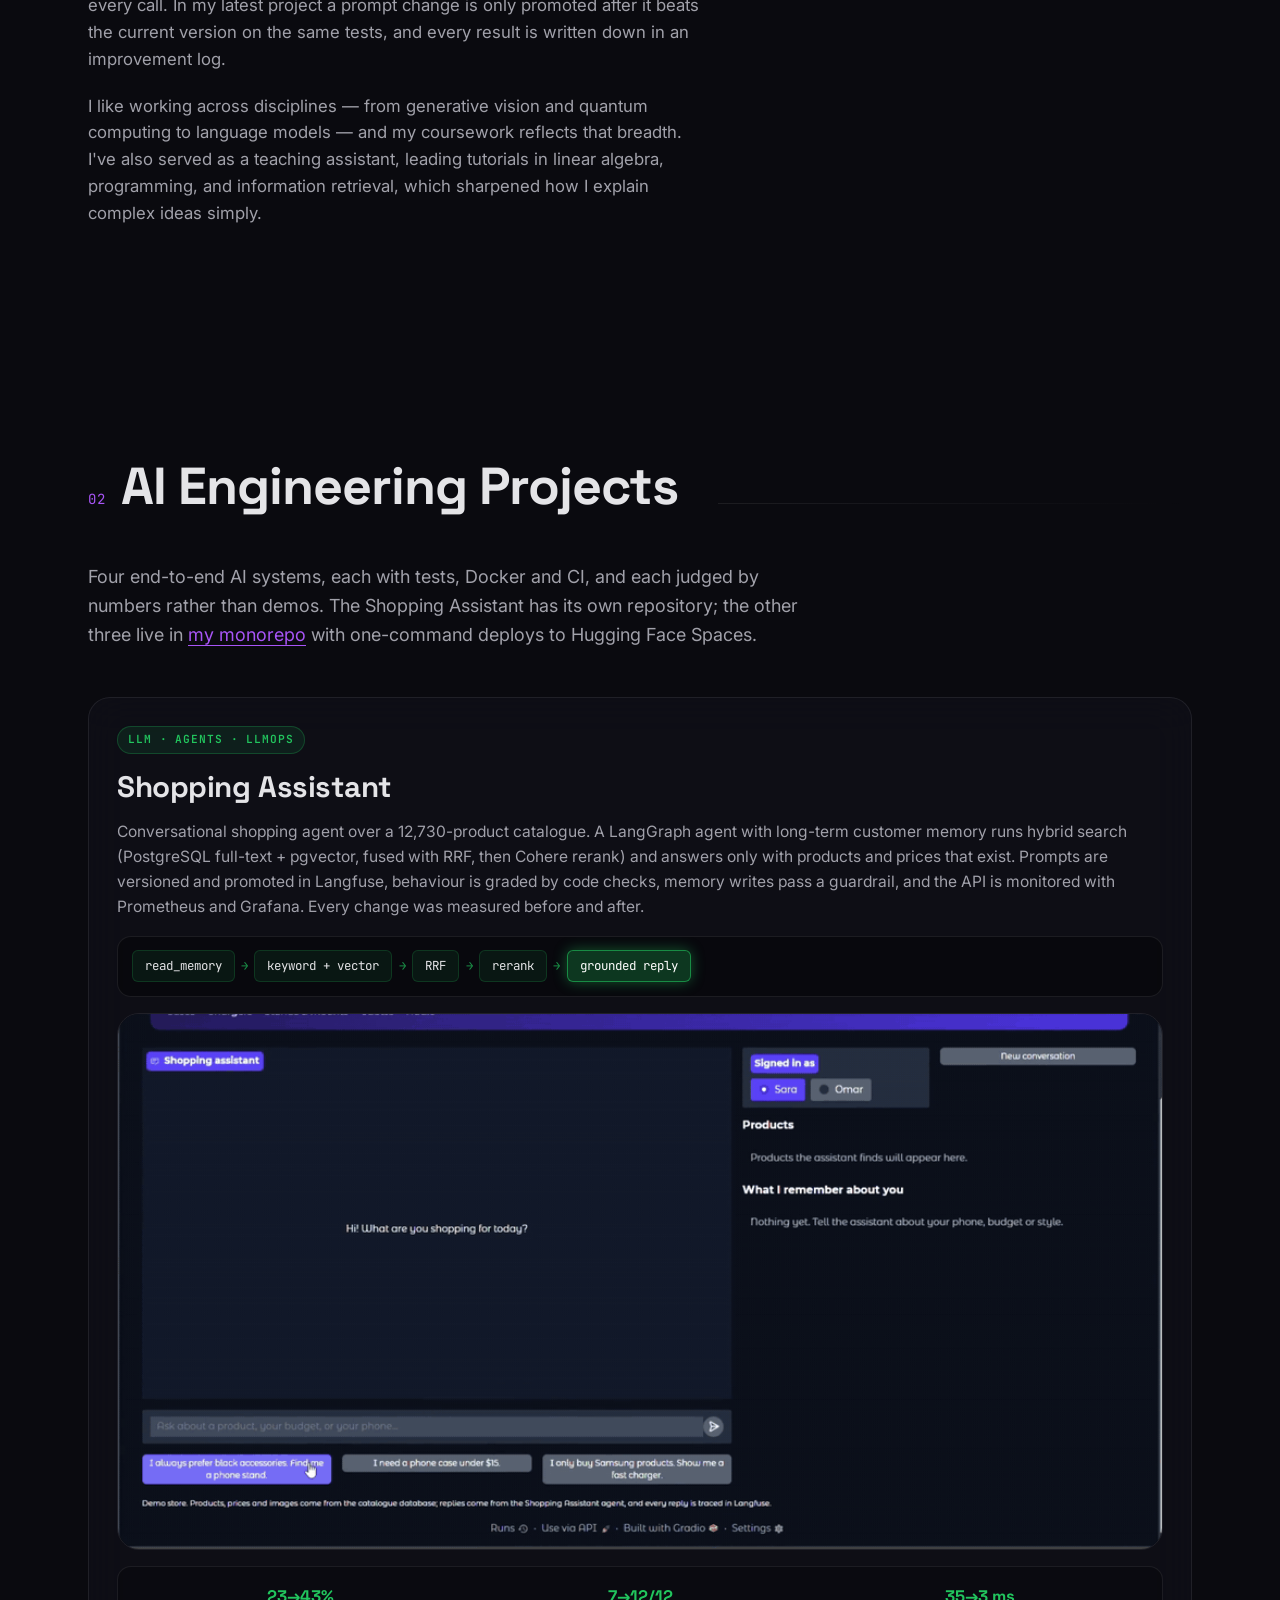
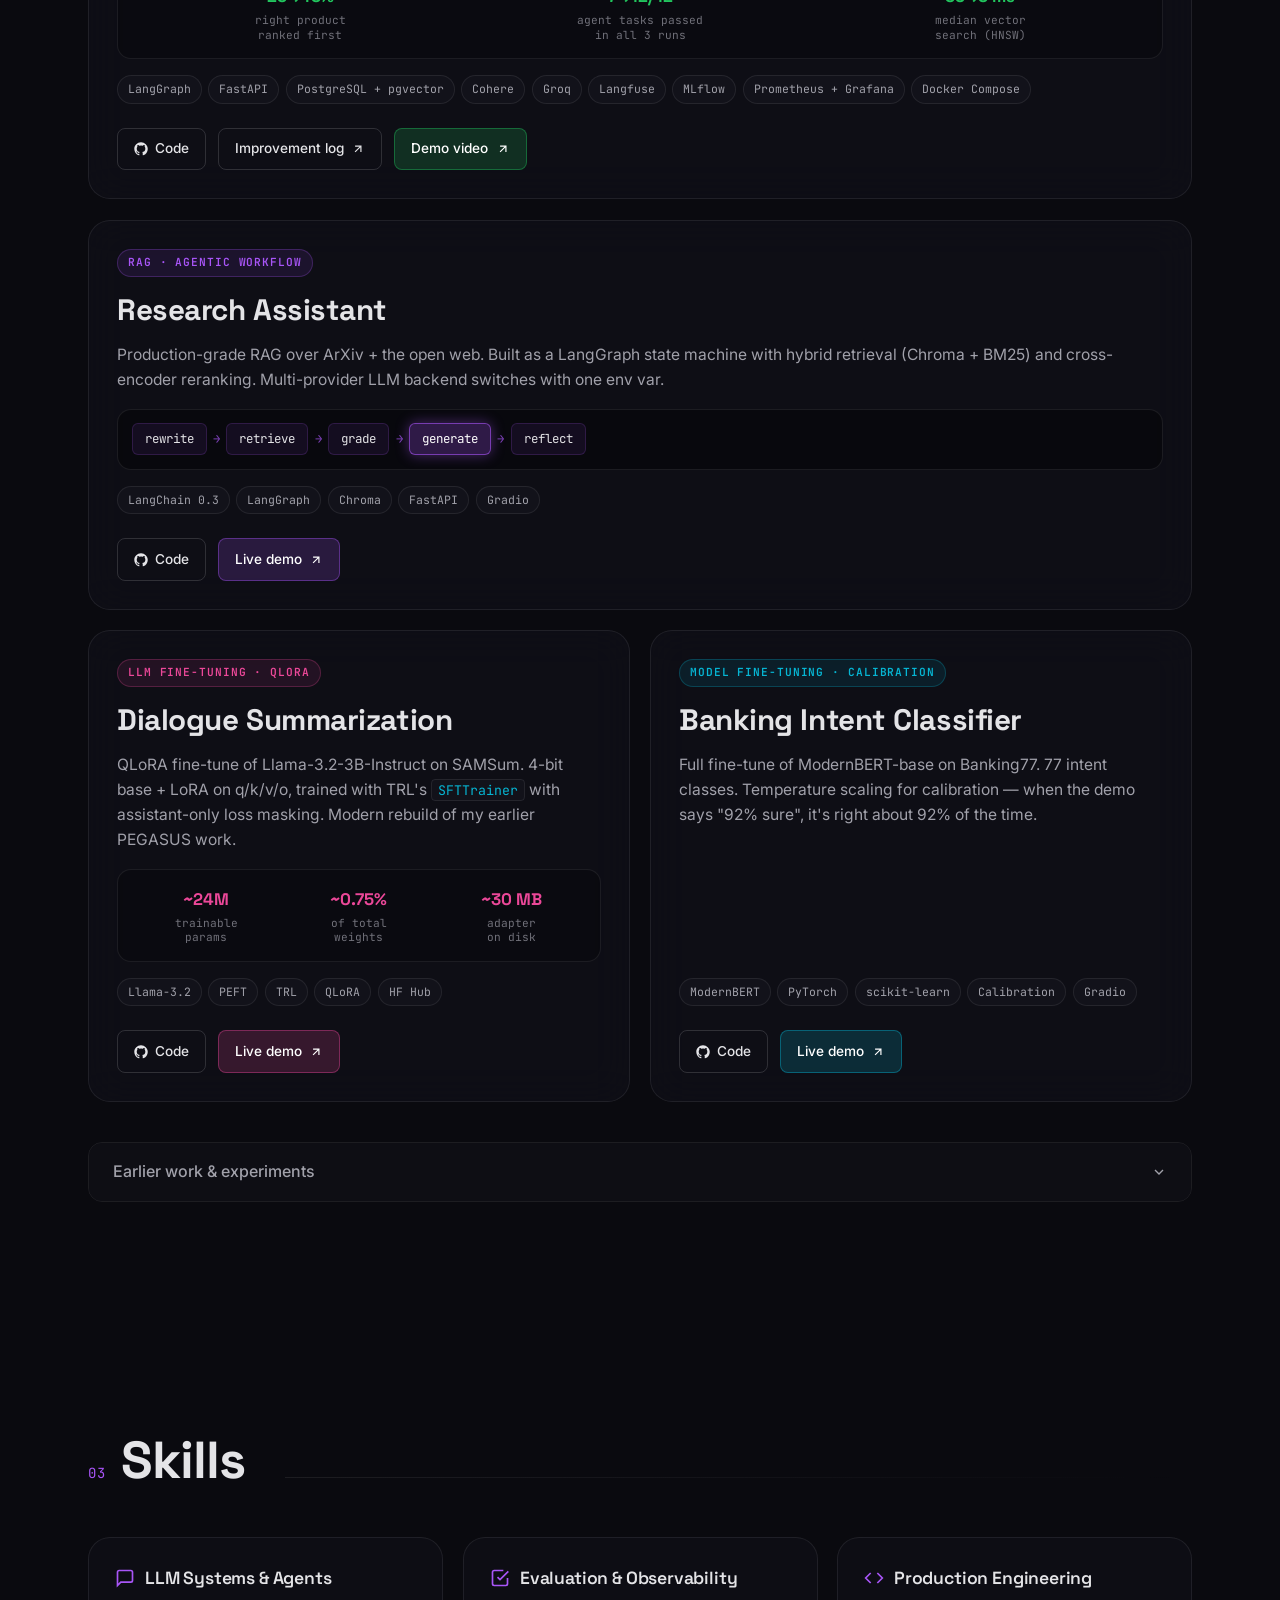
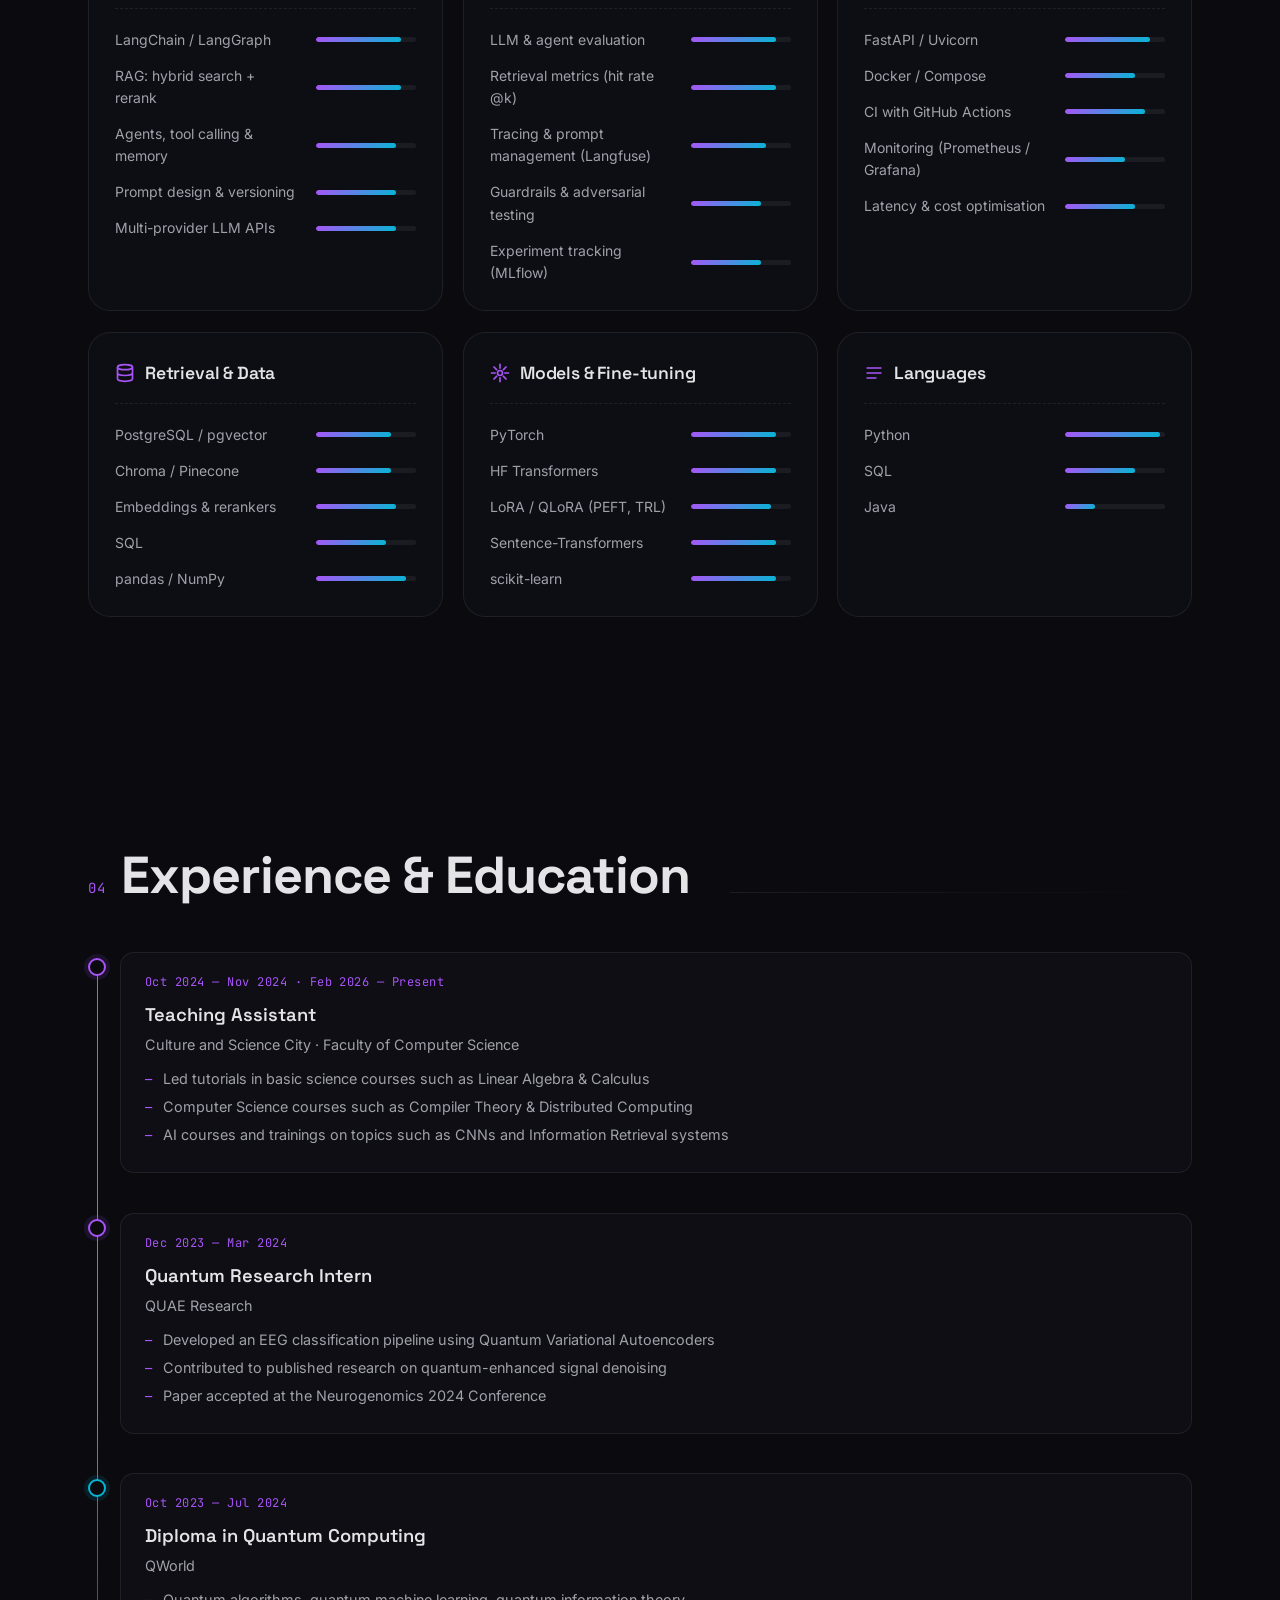
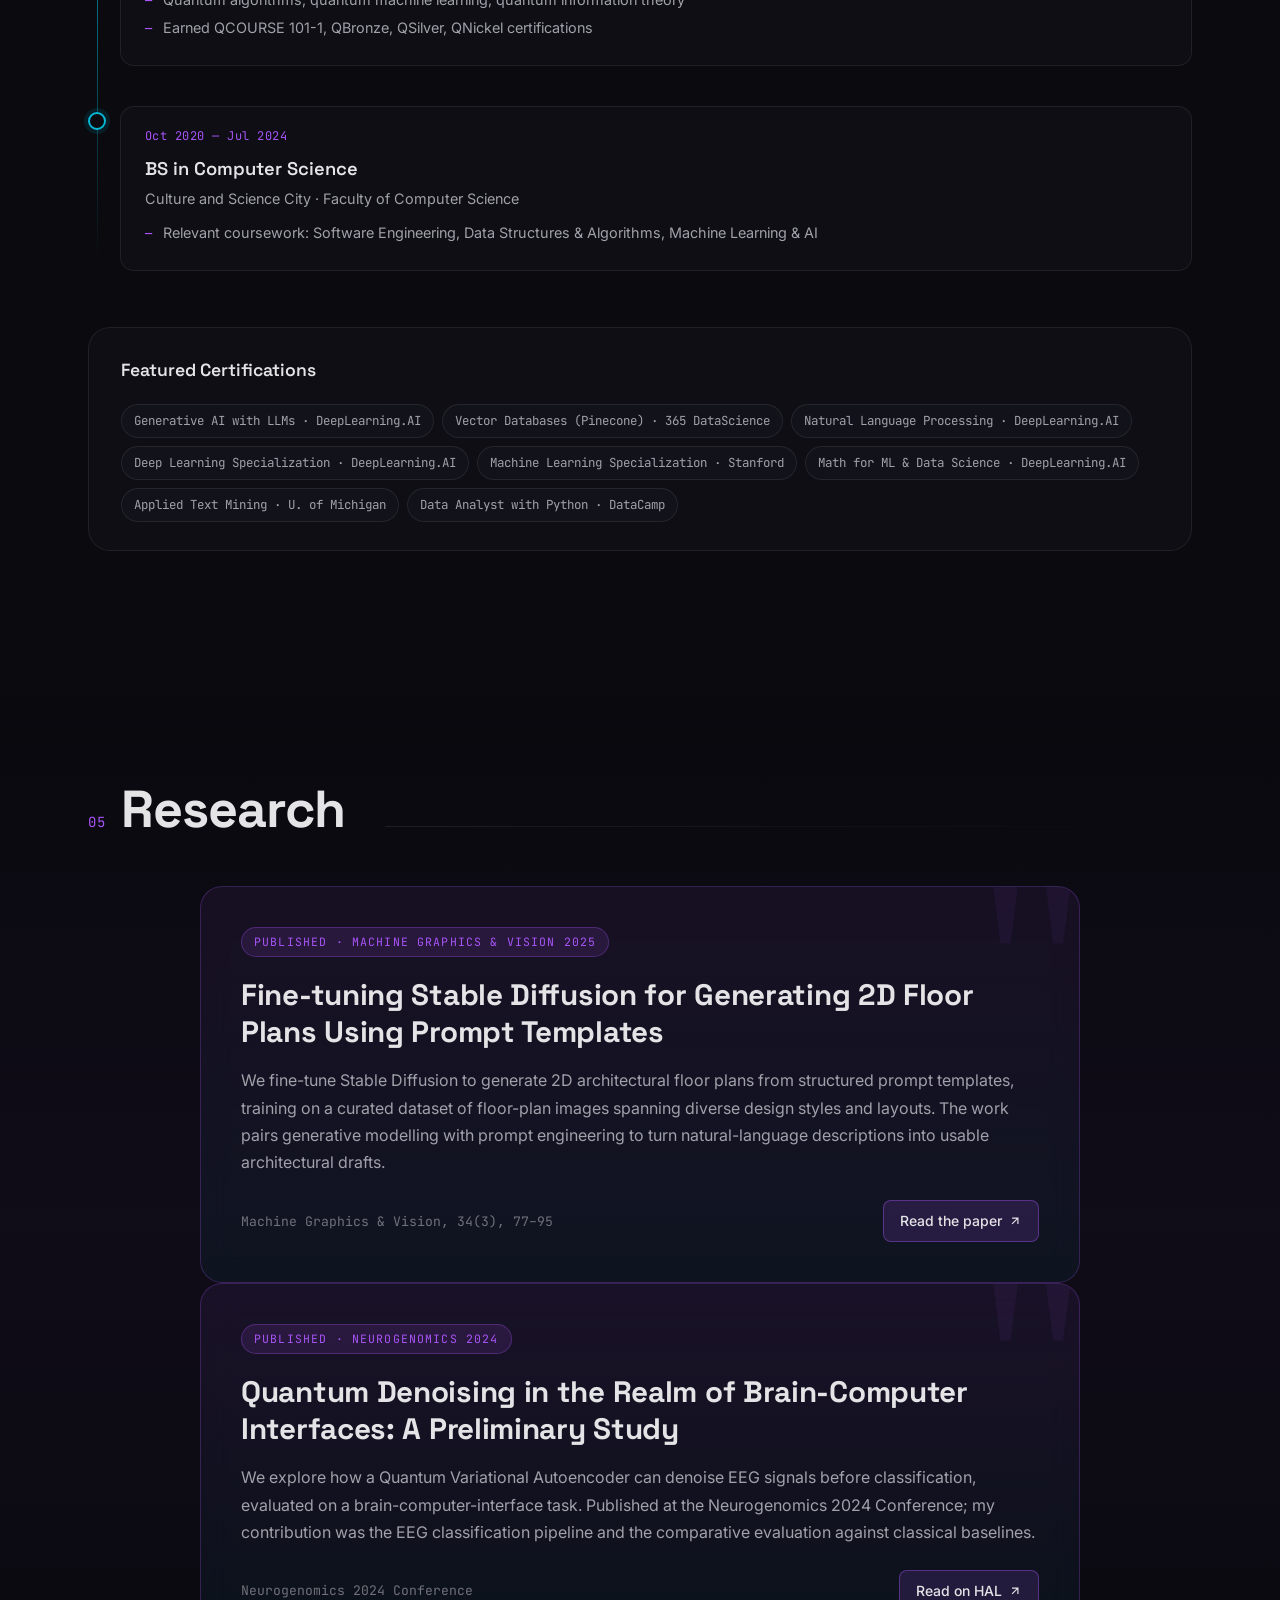
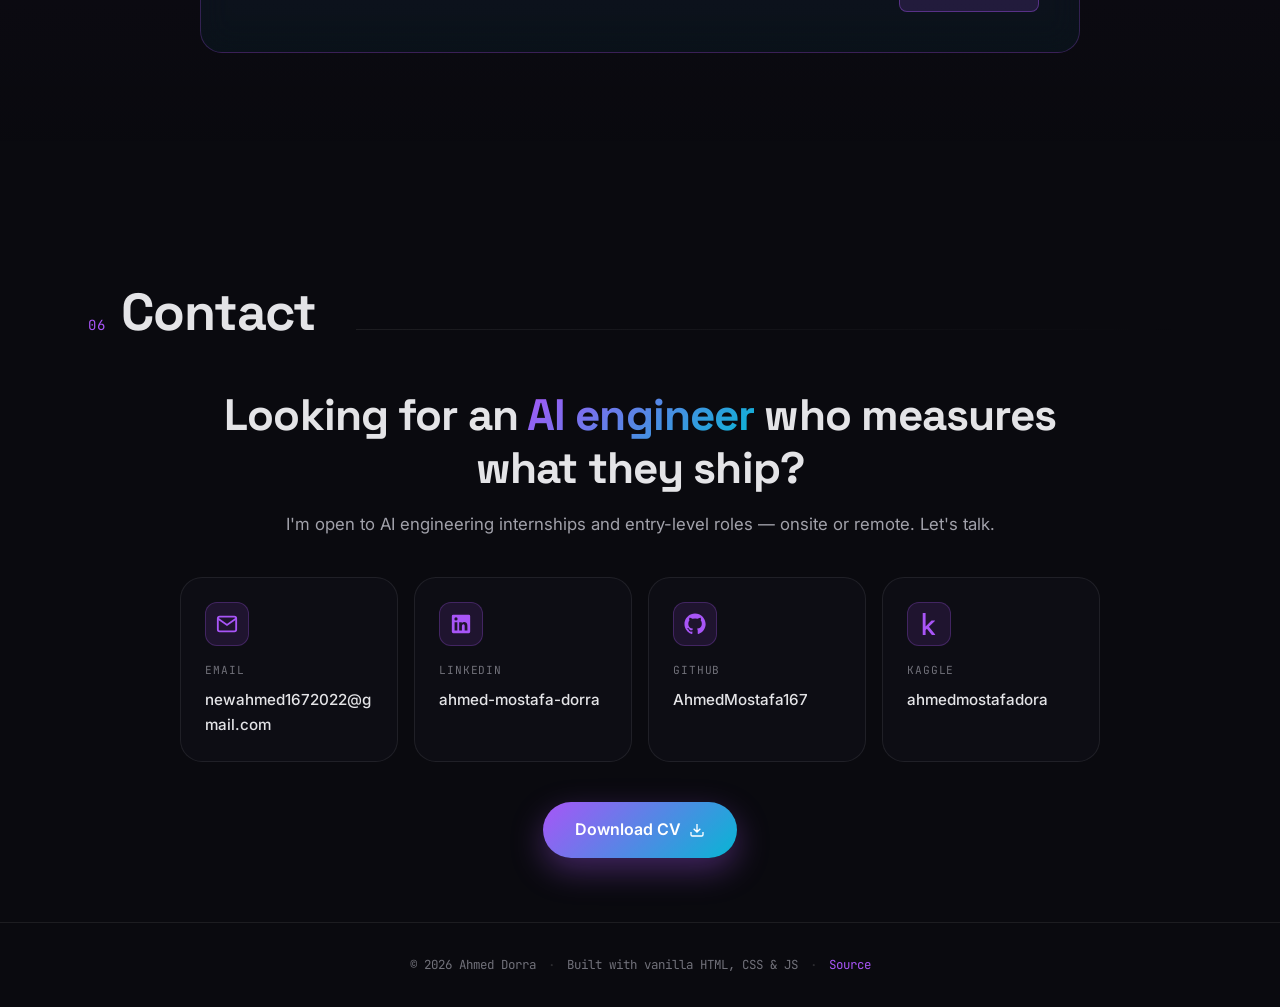
==== commit 70491ced: "Show the name as Ahmed Dorra across the portfolio Title, meta tags, structured data, hero heading, n" ====
--- a/portfolio/index.html
+++ b/portfolio/index.html
@@ -5,17 +5,17 @@
     <meta name="viewport" content="width=device-width, initial-scale=1.0, viewport-fit=cover">
     <meta name="theme-color" content="#0a0a0f">
 
-    <title>Ahmed Mostafa — AI Engineer · LLM Systems</title>
-    <meta name="description" content="Ahmed Mostafa — AI Engineer who builds production LLM systems (RAG, agents with memory, fine-tuned models) and proves they work with evaluation suites, tracing, guardrails and before-and-after metrics on every change.">
-    <meta name="author" content="Ahmed Mostafa">
-
-    <meta property="og:title" content="Ahmed Mostafa — AI Engineer">
+    <title>Ahmed Dorra — AI Engineer · LLM Systems</title>
+    <meta name="description" content="Ahmed Dorra — AI Engineer who builds production LLM systems (RAG, agents with memory, fine-tuned models) and proves they work with evaluation suites, tracing, guardrails and before-and-after metrics on every change.">
+    <meta name="author" content="Ahmed Dorra">
+
+    <meta property="og:title" content="Ahmed Dorra — AI Engineer">
     <meta property="og:description" content="AI engineer who builds LLM systems and measures every change: right product ranked first 23% → 43%, agent tasks passed 7 → 12 of 12, vector search 35 → 3 ms.">
     <meta property="og:type" content="website">
     <meta property="og:url" content="https://ahmedmostafa167.github.io/">
 
     <meta name="twitter:card" content="summary_large_image">
-    <meta name="twitter:title" content="Ahmed Mostafa — AI Engineer">
+    <meta name="twitter:title" content="Ahmed Dorra — AI Engineer">
     <meta name="twitter:description" content="AI engineer: builds LLM systems, evaluates them, and improves them with measured changes.">
 
     <link rel="icon" type="image/svg+xml" href="assets/favicon.svg">
@@ -32,7 +32,7 @@
     {
         "@context": "https://schema.org",
         "@type": "Person",
-        "name": "Ahmed Mostafa",
+        "name": "Ahmed Dorra",
         "jobTitle": "AI Engineer",
         "url": "https://ahmedmostafa167.github.io/",
         "sameAs": [
@@ -53,7 +53,7 @@
     <a class="skip-link" href="#main">Skip to content</a>
 
     <nav class="nav" aria-label="Primary">
-        <a href="#" class="nav__logo" aria-label="Ahmed Mostafa — home">
+        <a href="#" class="nav__logo" aria-label="Ahmed Dorra — home">
             <span class="nav__logo-mark">{</span>
             <span class="nav__logo-text">ahmed</span>
             <span class="nav__logo-mark">}</span>
@@ -97,7 +97,7 @@
                             <span class="terminal__cmd">whoami</span>
                         </div>
                         <div class="terminal__line terminal__output" id="hero-title">
-                            <h1>Ahmed Mostafa</h1>
+                            <h1>Ahmed Dorra</h1>
                         </div>
 
                         <div class="terminal__line">
@@ -763,7 +763,7 @@
 
     <footer class="footer">
         <div class="container footer__inner">
-            <span>&copy; 2026 Ahmed Mostafa</span>
+            <span>&copy; 2026 Ahmed Dorra</span>
             <span class="footer__sep">·</span>
             <span>Built with vanilla HTML, CSS &amp; JS</span>
             <span class="footer__sep">·</span>
--- a/portfolio/styles/main.css
+++ b/portfolio/styles/main.css
@@ -1,5 +1,5 @@
 /* =========================================
-   Ahmed Mostafa — Portfolio
+   Ahmed Dorra — Portfolio
    Design system + layout
    ========================================= */
 
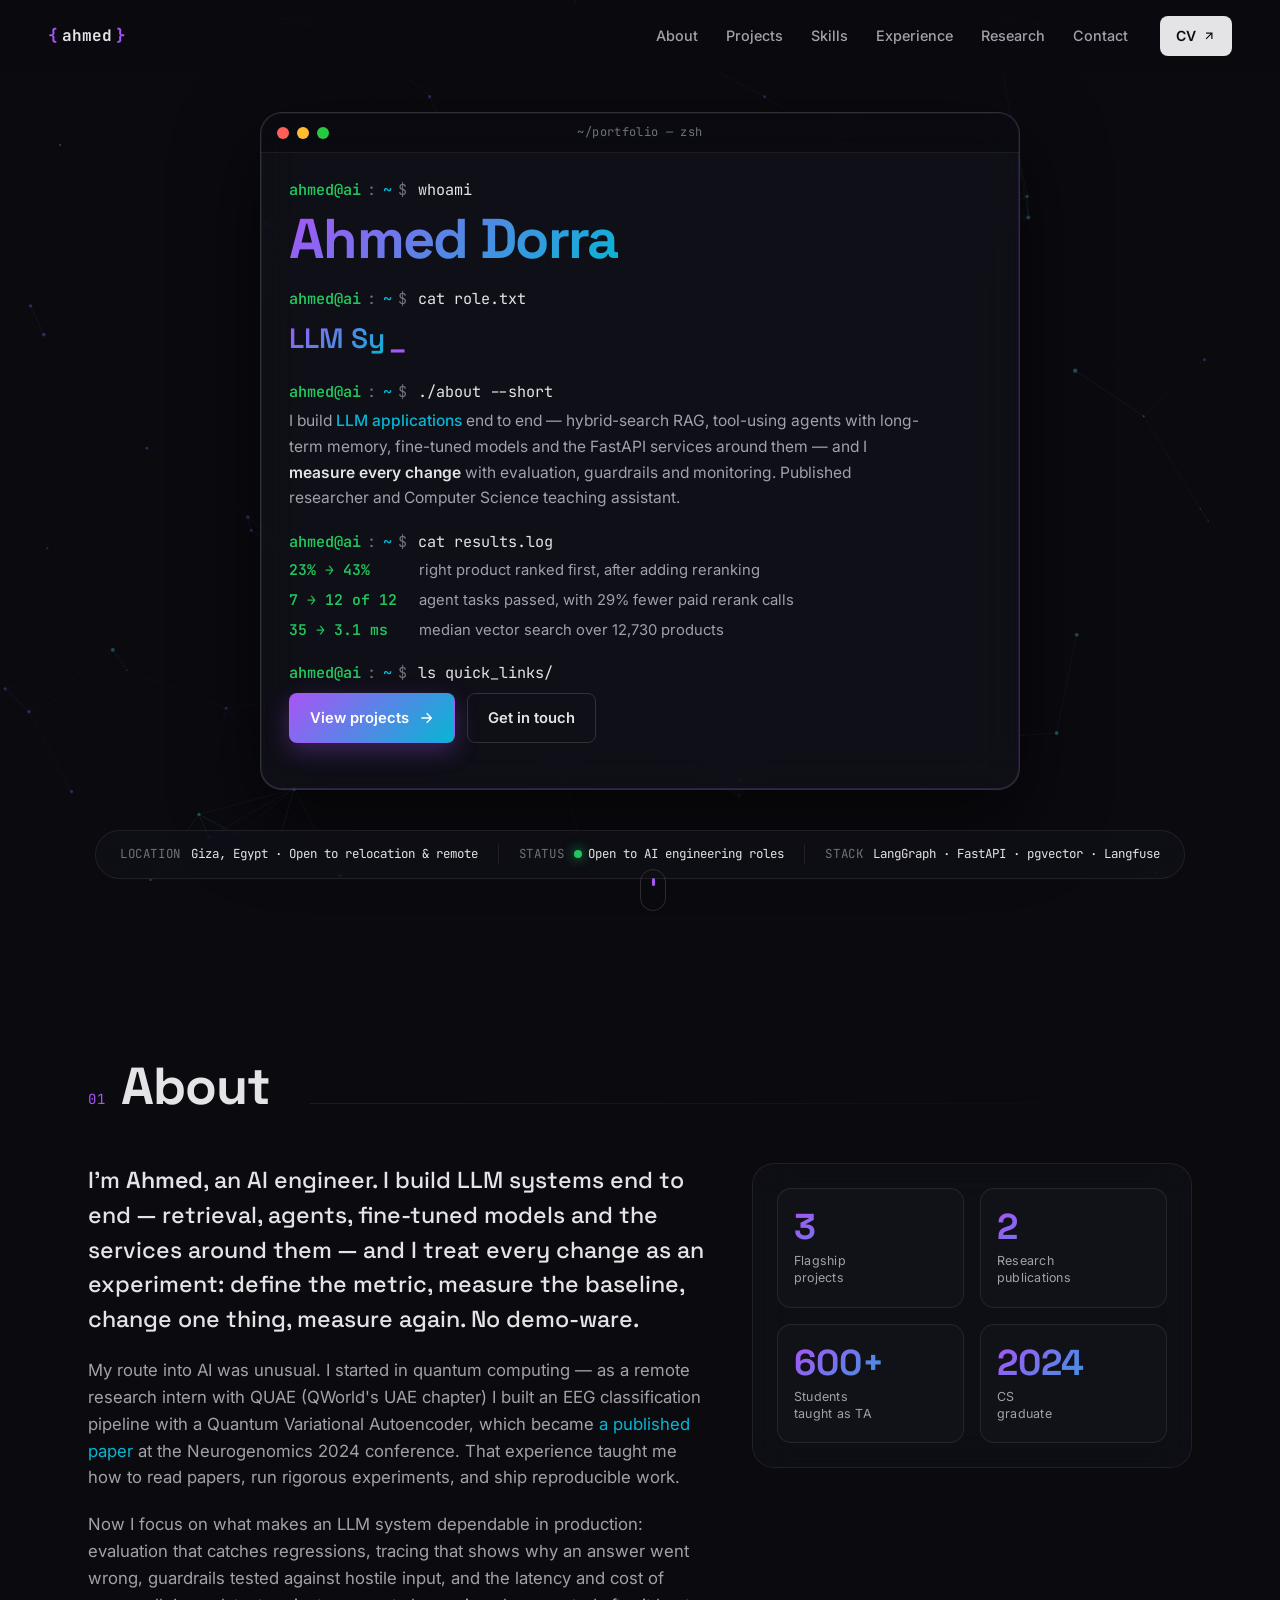
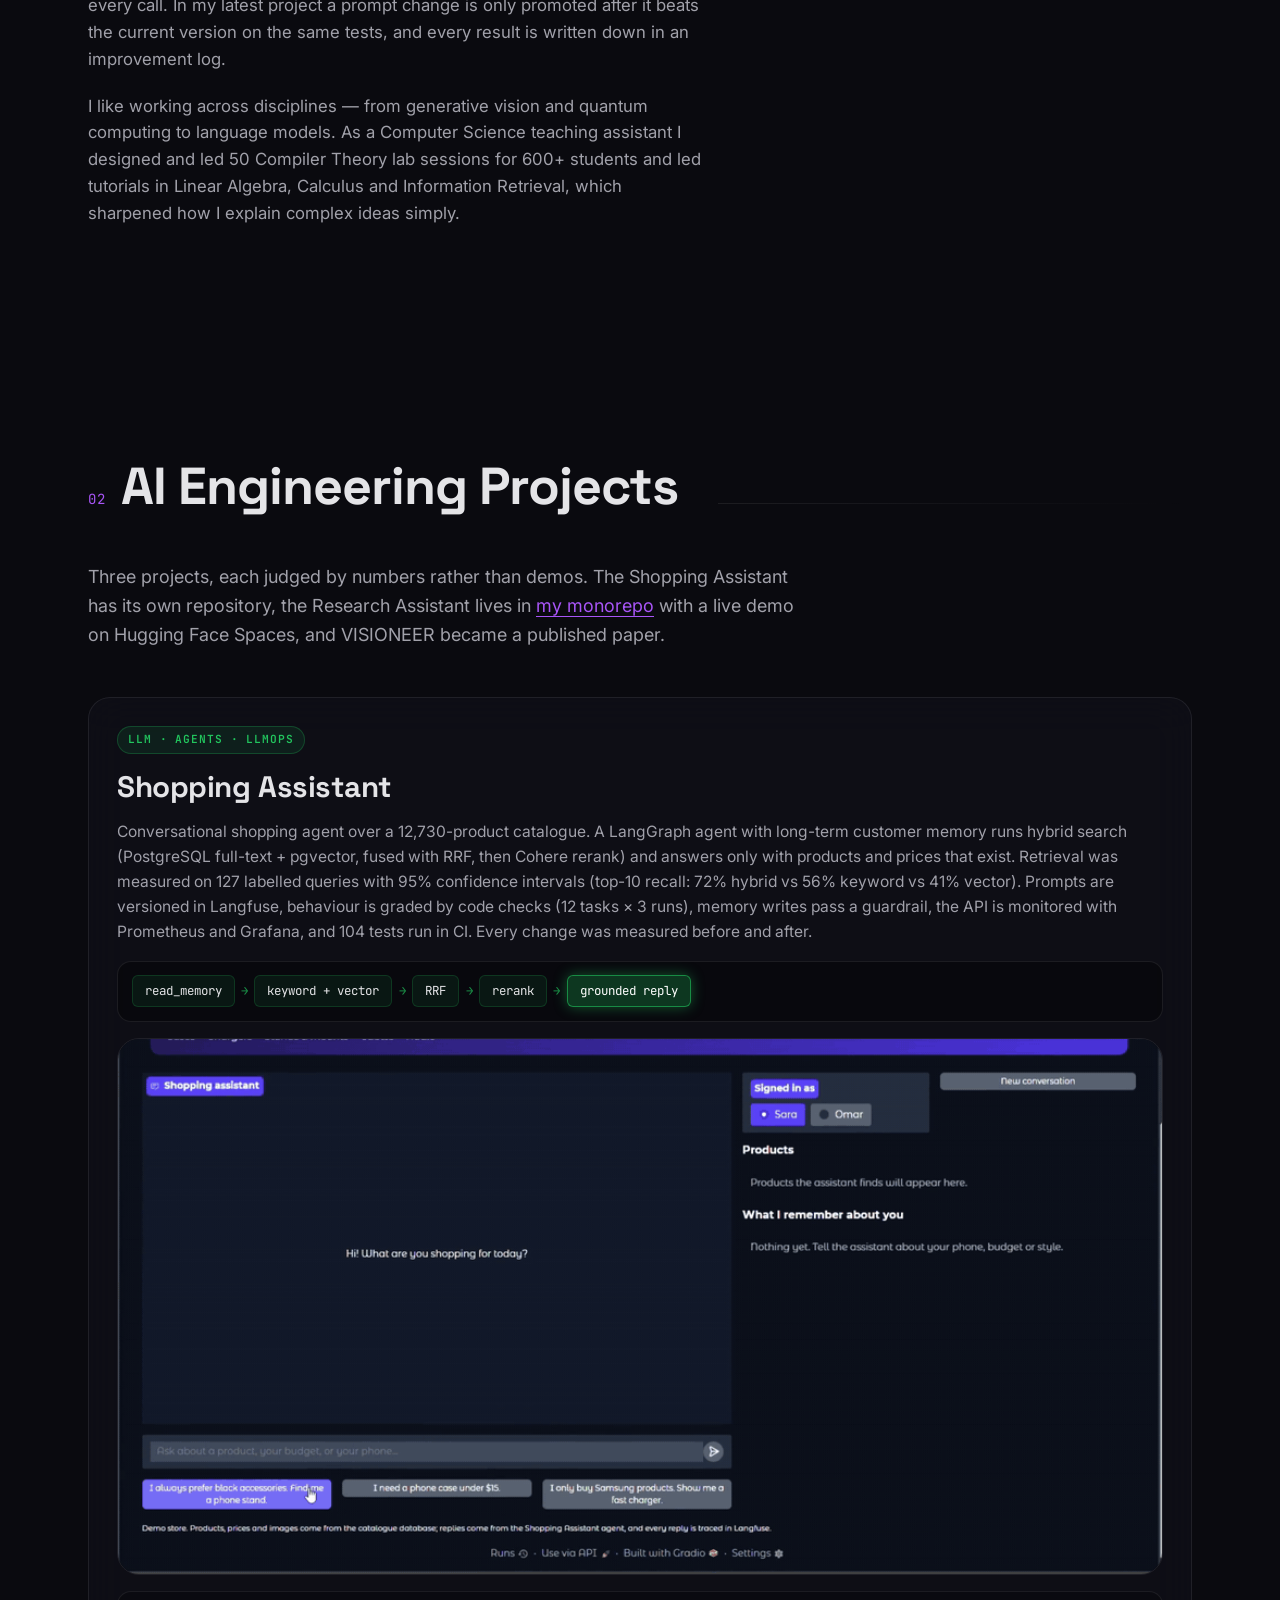
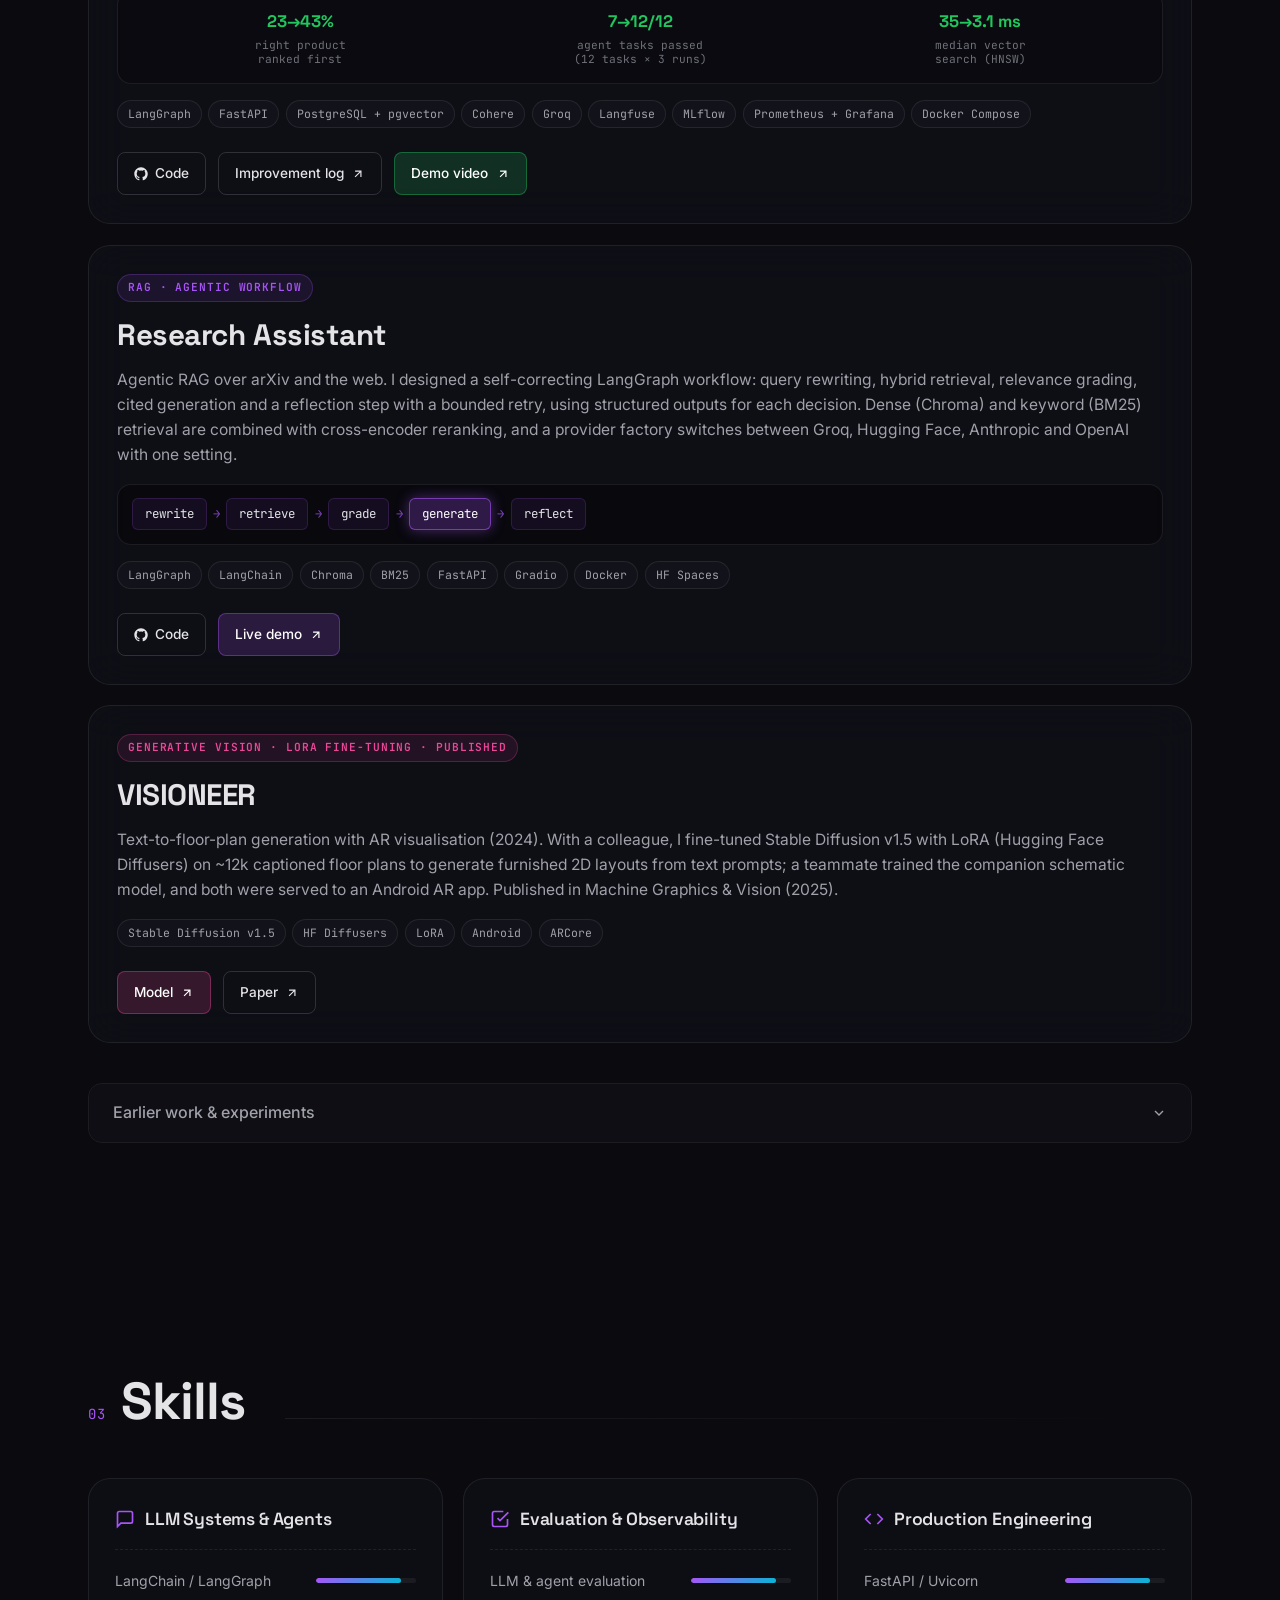
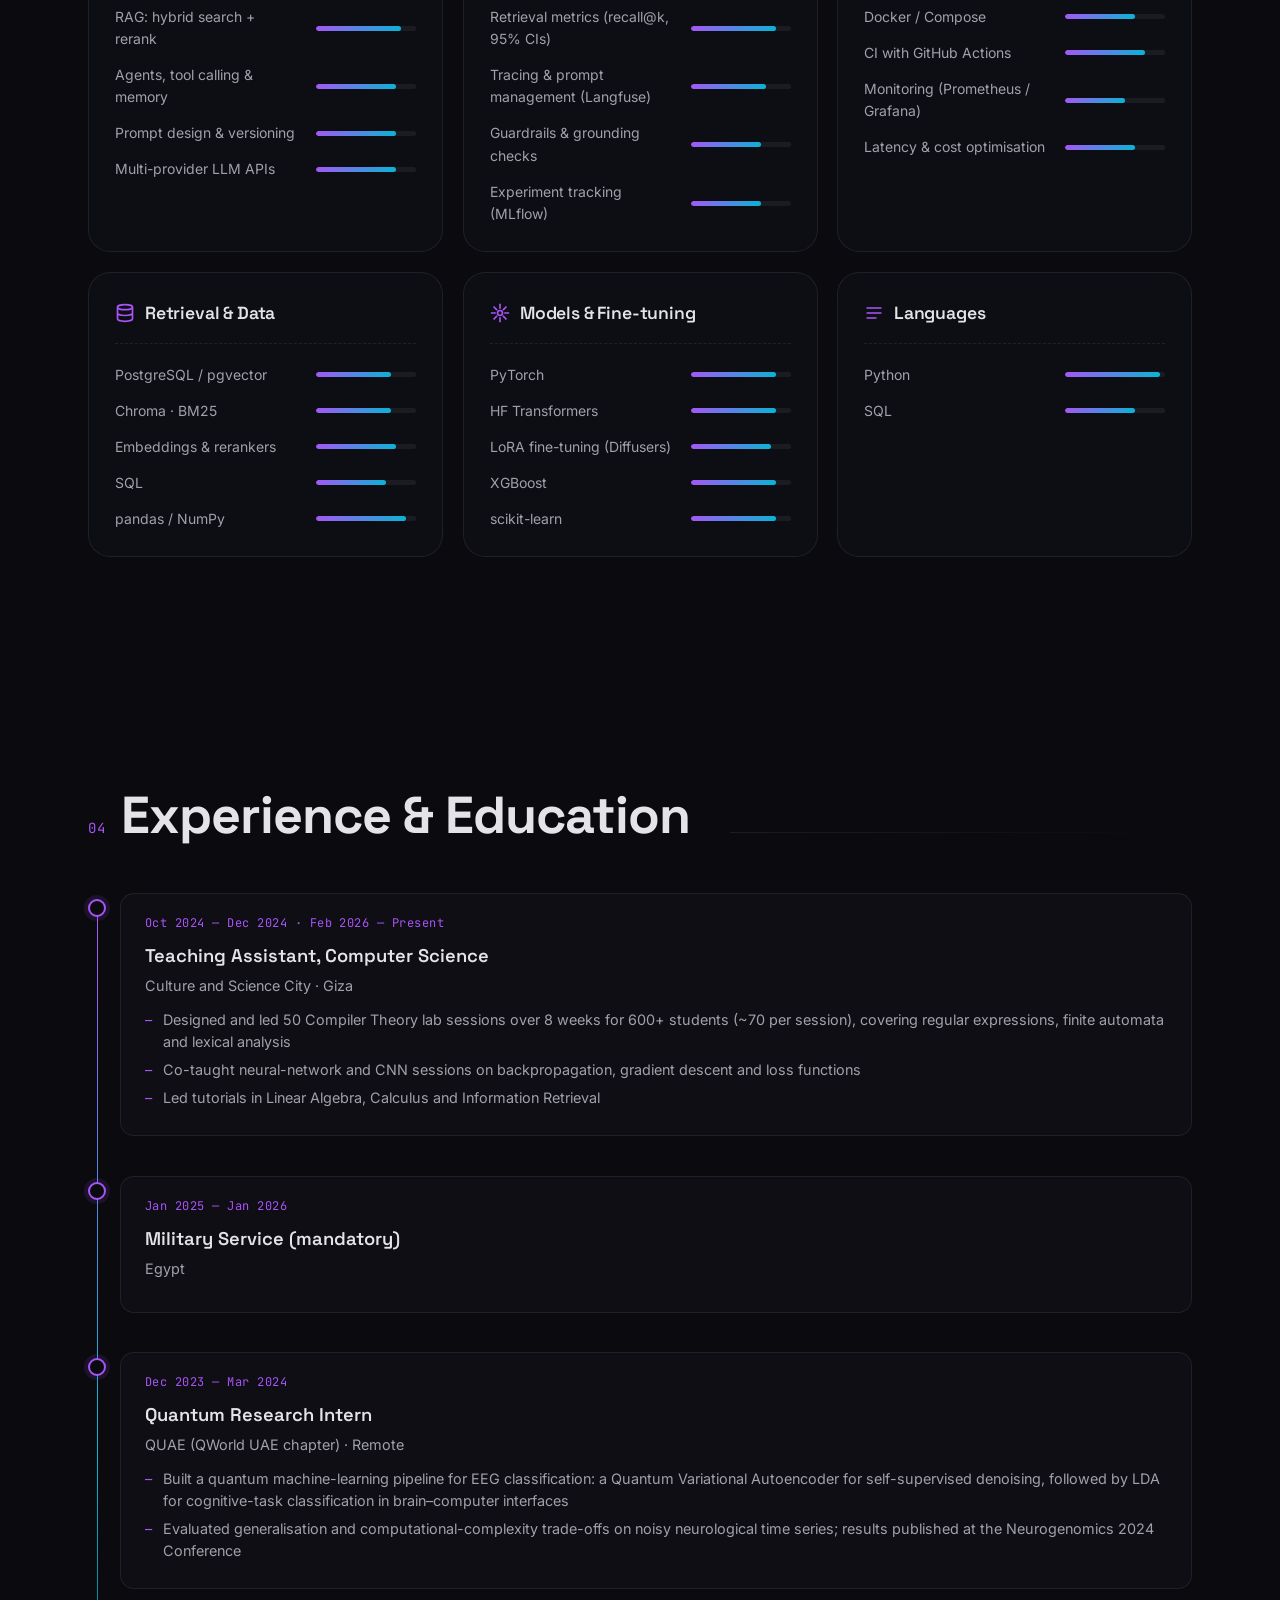
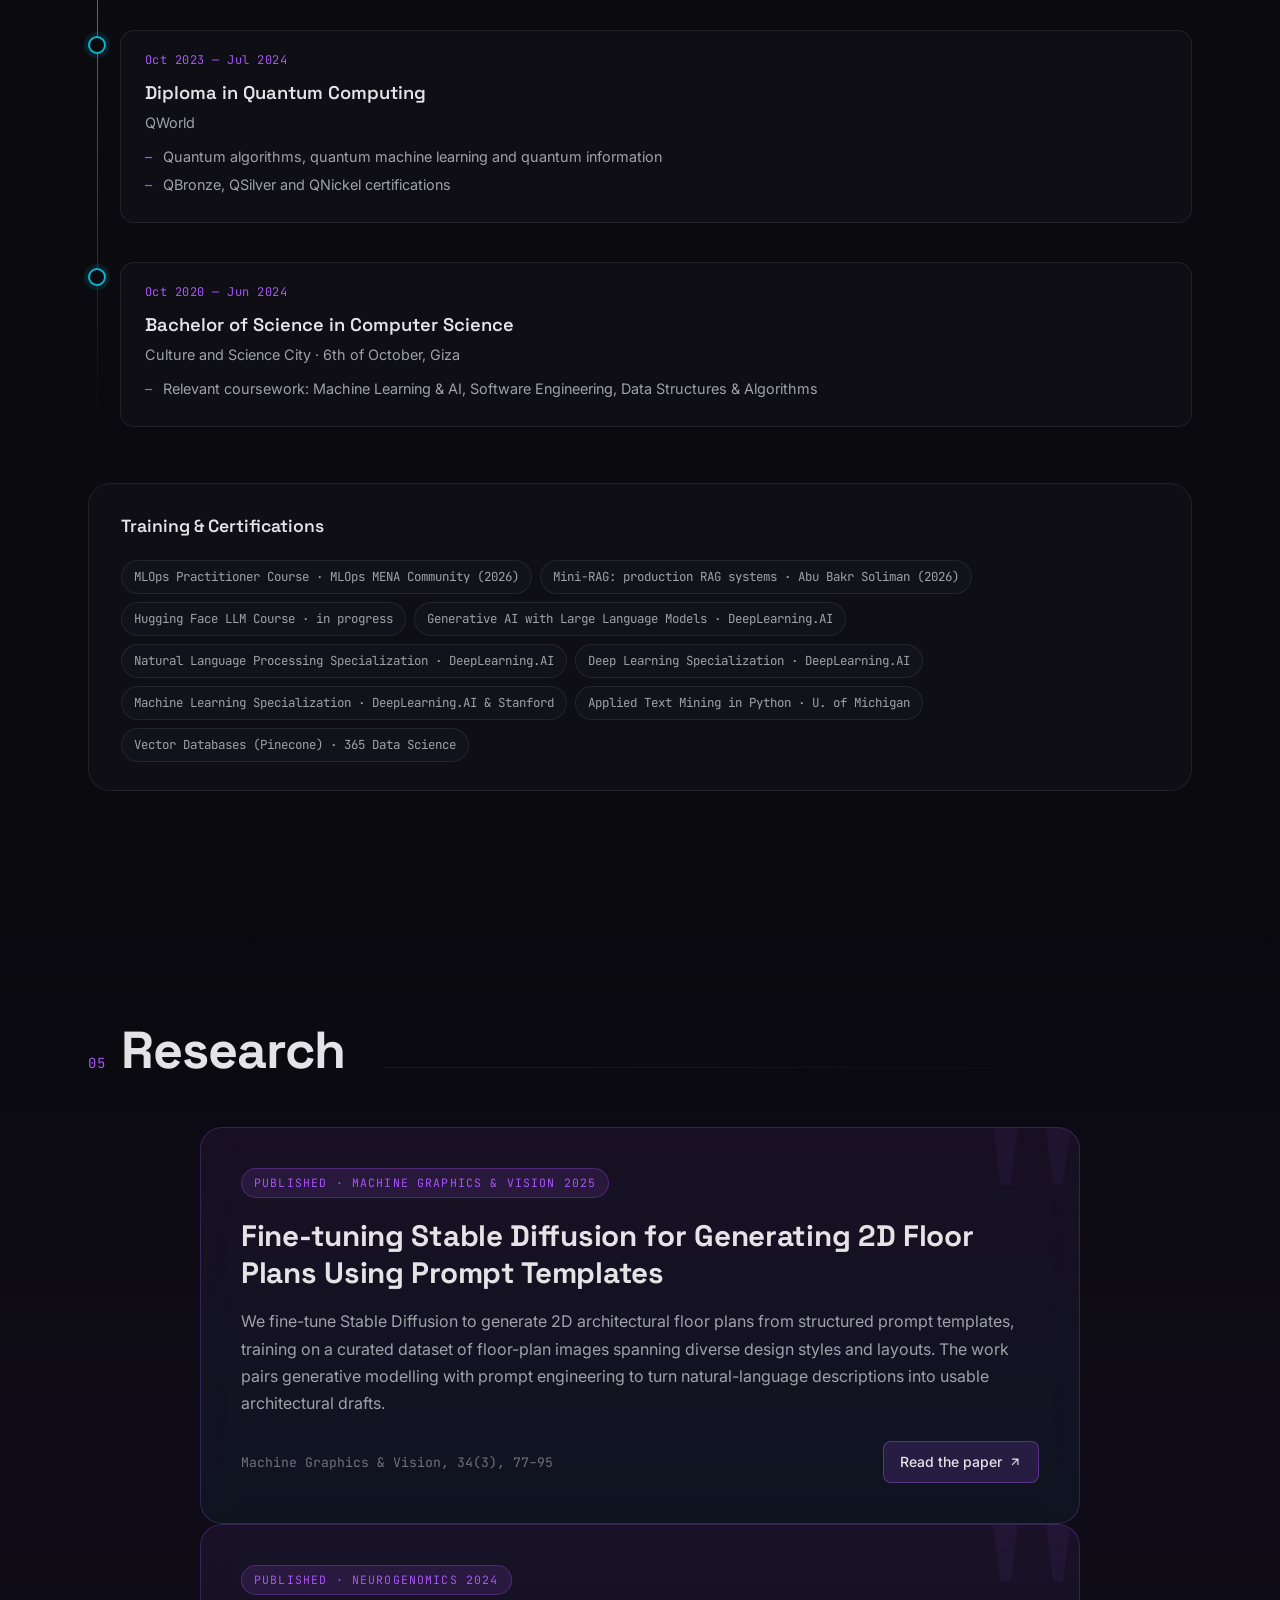
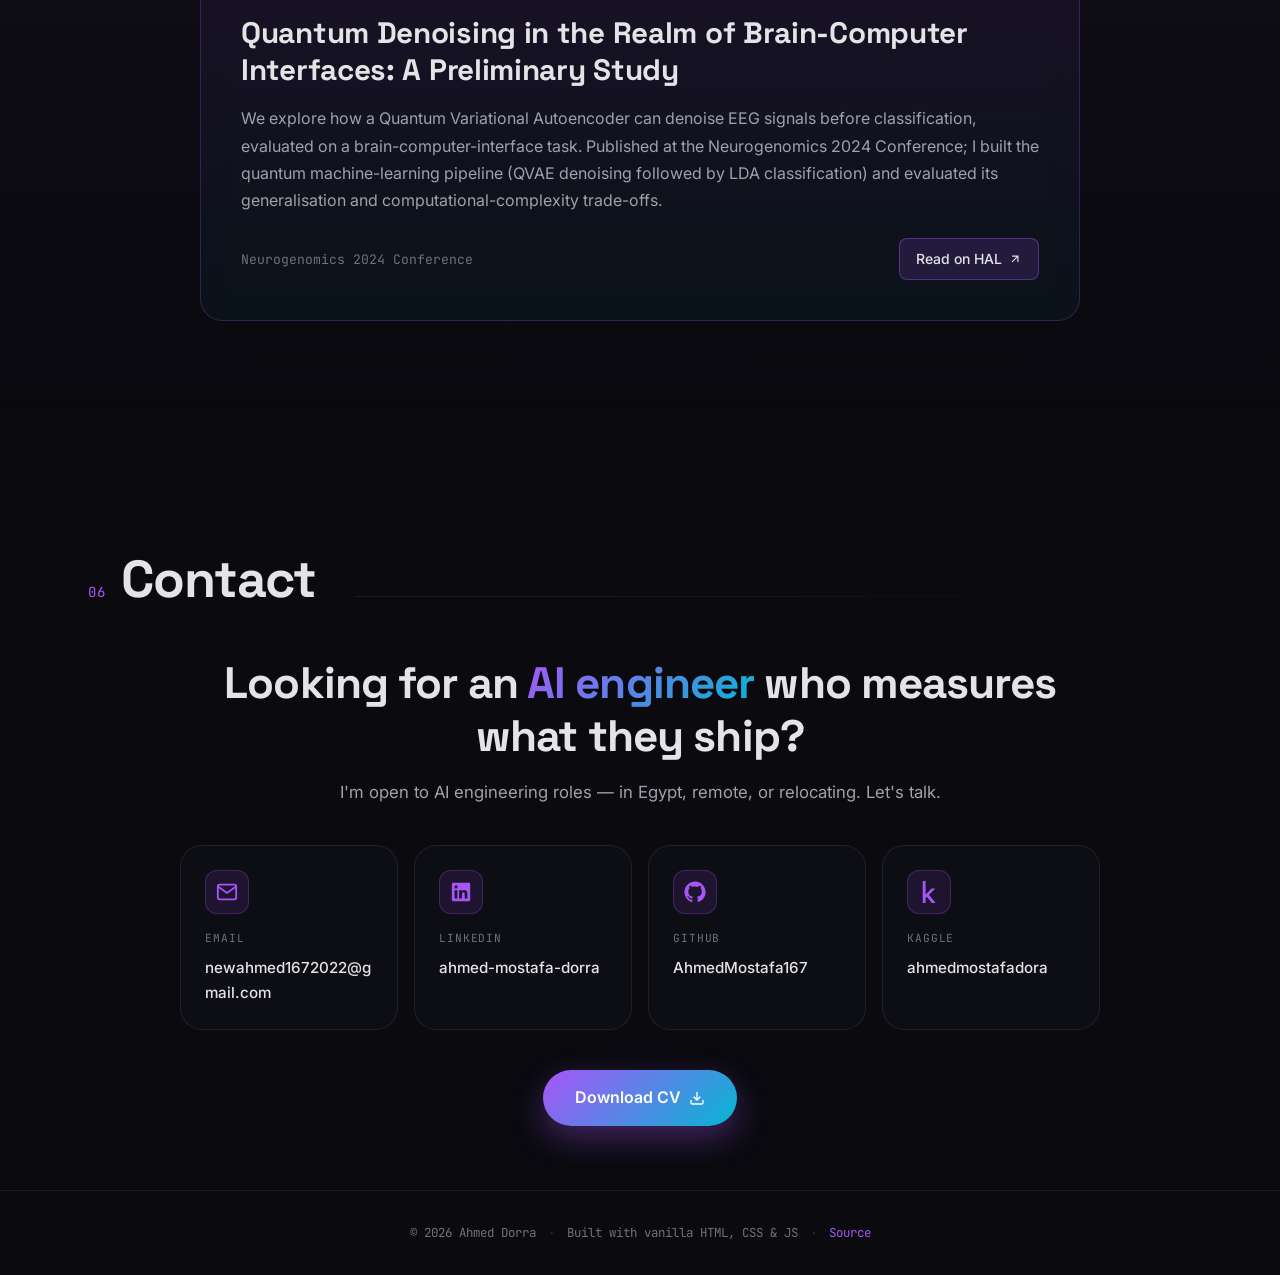
==== commit 64e6c439: "Match the portfolio to the CV Projects: Shopping Assistant, Research Assistant and VISIONEER (now a " ====
--- a/portfolio/index.html
+++ b/portfolio/index.html
@@ -6,7 +6,7 @@
     <meta name="theme-color" content="#0a0a0f">
 
     <title>Ahmed Dorra — AI Engineer · LLM Systems</title>
-    <meta name="description" content="Ahmed Dorra — AI Engineer who builds production LLM systems (RAG, agents with memory, fine-tuned models) and proves they work with evaluation suites, tracing, guardrails and before-and-after metrics on every change.">
+    <meta name="description" content="Ahmed Dorra — AI engineer building LLM applications end to end: hybrid-search RAG, tool-using agents with long-term memory, and the evaluation, guardrails and monitoring that show whether each change works. Published researcher and Computer Science teaching assistant.">
     <meta name="author" content="Ahmed Dorra">
 
     <meta property="og:title" content="Ahmed Dorra — AI Engineer">
@@ -123,10 +123,10 @@
                         </div>
                         <div class="terminal__line terminal__output">
                             <p class="hero__pitch">
-                                I build production <em>LLM systems</em> — RAG, agents with memory, fine-tuned models
-                                and the APIs around them — and I <strong>measure every change</strong>: evaluation suites,
-                                tracing, guardrails and before-and-after metrics.
-                                CS graduate, published researcher and teaching assistant.
+                                I build <em>LLM applications</em> end to end — hybrid-search RAG, tool-using agents with
+                                long-term memory, fine-tuned models and the FastAPI services around them — and I
+                                <strong>measure every change</strong> with evaluation, guardrails and monitoring.
+                                Published researcher and Computer Science teaching assistant.
                             </p>
                         </div>
 
@@ -140,8 +140,8 @@
                         <div class="terminal__line terminal__output">
                             <ul class="hero__results" aria-label="Measured results from the Shopping Assistant">
                                 <li><span class="hero__results-num">23% → 43%</span> right product ranked first, after adding reranking</li>
-                                <li><span class="hero__results-num">7 → 12 of 12</span> agent tasks passed, with 29% fewer paid searches</li>
-                                <li><span class="hero__results-num">35 → 3 ms</span> median vector search over 12,730 products</li>
+                                <li><span class="hero__results-num">7 → 12 of 12</span> agent tasks passed, with 29% fewer paid rerank calls</li>
+                                <li><span class="hero__results-num">35 → 3.1 ms</span> median vector search over 12,730 products</li>
                             </ul>
                         </div>
 
@@ -169,12 +169,12 @@
                 <div class="hero__meta" aria-hidden="true">
                     <div class="hero__meta-item">
                         <span class="hero__meta-label">LOCATION</span>
-                        <span class="hero__meta-value">Egypt · Onsite or remote</span>
+                        <span class="hero__meta-value">Giza, Egypt · Open to relocation &amp; remote</span>
                     </div>
                     <div class="hero__meta-divider"></div>
                     <div class="hero__meta-item">
                         <span class="hero__meta-label">STATUS</span>
-                        <span class="hero__meta-value"><span class="status-dot"></span>Open to internships &amp; entry-level roles</span>
+                        <span class="hero__meta-value"><span class="status-dot"></span>Open to AI engineering roles</span>
                     </div>
                     <div class="hero__meta-divider"></div>
                     <div class="hero__meta-item">
@@ -206,8 +206,9 @@
                             define the metric, measure the baseline, change one thing, measure again. No demo-ware.
                         </p>
                         <p>
-                            My route into AI was unusual. I started in quantum computing — interned at QUAE Research developing
-                            an EEG classification pipeline with Quantum Variational Autoencoders, which became
+                            My route into AI was unusual. I started in quantum computing — as a remote research intern with
+                            QUAE (QWorld's UAE chapter) I built an EEG classification pipeline with a Quantum Variational
+                            Autoencoder, which became
                             <a href="https://hal.science/hal-04501908" target="_blank" rel="noopener">a published paper</a>
                             at the Neurogenomics 2024 conference. That experience taught me how to read papers,
                             run rigorous experiments, and ship reproducible work.
@@ -221,24 +222,24 @@
                         </p>
                         <p>
                             I like working across disciplines — from generative vision and quantum computing to language
-                            models — and my coursework reflects that breadth. I've also served as a teaching assistant,
-                            leading tutorials in linear algebra, programming, and information retrieval, which sharpened
-                            how I explain complex ideas simply.
+                            models. As a Computer Science teaching assistant I designed and led 50 Compiler Theory lab
+                            sessions for 600+ students and led tutorials in Linear Algebra, Calculus and Information
+                            Retrieval, which sharpened how I explain complex ideas simply.
                         </p>
                     </article>
 
                     <aside class="about__stats reveal" aria-label="At a glance">
                         <div class="stat">
-                            <span class="stat__value" data-counter="4">0</span>
-                            <span class="stat__label">End-to-end<br>projects shipped</span>
+                            <span class="stat__value" data-counter="3">0</span>
+                            <span class="stat__label">Flagship<br>projects</span>
                         </div>
                         <div class="stat">
                             <span class="stat__value" data-counter="2">0</span>
                             <span class="stat__label">Research<br>publications</span>
                         </div>
                         <div class="stat">
-                            <span class="stat__value" data-counter="10" data-suffix="+">0</span>
-                            <span class="stat__label">Specialization<br>certificates</span>
+                            <span class="stat__value" data-counter="600" data-suffix="+">0</span>
+                            <span class="stat__label">Students<br>taught as TA</span>
                         </div>
                         <div class="stat">
                             <span class="stat__value">2024</span>
@@ -258,10 +259,10 @@
                     <div class="section__line"></div>
                 </div>
                 <p class="section__intro reveal">
-                    Four end-to-end AI systems, each with tests, Docker and CI, and each judged by numbers rather than demos.
-                    The Shopping Assistant has its own repository; the other three live in
+                    Three projects, each judged by numbers rather than demos. The Shopping Assistant has its own
+                    repository, the Research Assistant lives in
                     <a href="https://github.com/AhmedMostafa167/Projects" target="_blank" rel="noopener">my monorepo</a>
-                    with one-command deploys to Hugging Face Spaces.
+                    with a live demo on Hugging Face Spaces, and VISIONEER became a published paper.
                 </p>
 
                 <div class="bento">
@@ -272,10 +273,11 @@
                         <p class="bento__desc">
                             Conversational shopping agent over a 12,730-product catalogue. A LangGraph agent with
                             long-term customer memory runs hybrid search (PostgreSQL full-text + pgvector, fused with
-                            RRF, then Cohere rerank) and answers only with products and prices that exist. Prompts are
-                            versioned and promoted in Langfuse, behaviour is graded by code checks, memory writes pass
-                            a guardrail, and the API is monitored with Prometheus and Grafana. Every change was
-                            measured before and after.
+                            RRF, then Cohere rerank) and answers only with products and prices that exist. Retrieval was
+                            measured on 127 labelled queries with 95% confidence intervals (top-10 recall: 72% hybrid vs
+                            56% keyword vs 41% vector). Prompts are versioned in Langfuse, behaviour is graded by code
+                            checks (12 tasks × 3 runs), memory writes pass a guardrail, the API is monitored with
+                            Prometheus and Grafana, and 104 tests run in CI. Every change was measured before and after.
                         </p>
 
                         <div class="bento__architecture" aria-hidden="true">
@@ -298,8 +300,8 @@
 
                         <div class="bento__stat">
                             <div><span class="num">23→43%</span><span class="lbl">right product<br>ranked first</span></div>
-                            <div><span class="num">7→12/12</span><span class="lbl">agent tasks passed<br>in all 3 runs</span></div>
-                            <div><span class="num">35→3 ms</span><span class="lbl">median vector<br>search (HNSW)</span></div>
+                            <div><span class="num">7→12/12</span><span class="lbl">agent tasks passed<br>(12 tasks × 3 runs)</span></div>
+                            <div><span class="num">35→3.1 ms</span><span class="lbl">median vector<br>search (HNSW)</span></div>
                         </div>
 
                         <div class="bento__tech">
@@ -336,9 +338,11 @@
                         <div class="bento__tag">RAG · AGENTIC WORKFLOW</div>
                         <h3 class="bento__title">Research Assistant</h3>
                         <p class="bento__desc">
-                            Production-grade RAG over ArXiv + the open web. Built as a LangGraph state machine with
-                            hybrid retrieval (Chroma + BM25) and cross-encoder reranking. Multi-provider LLM backend
-                            switches with one env var.
+                            Agentic RAG over arXiv and the web. I designed a self-correcting LangGraph workflow: query
+                            rewriting, hybrid retrieval, relevance grading, cited generation and a reflection step with a
+                            bounded retry, using structured outputs for each decision. Dense (Chroma) and keyword (BM25)
+                            retrieval are combined with cross-encoder reranking, and a provider factory switches between
+                            Groq, Hugging Face, Anthropic and OpenAI with one setting.
                         </p>
 
                         <div class="bento__architecture" aria-hidden="true">
@@ -354,11 +358,14 @@
                         </div>
 
                         <div class="bento__tech">
-                            <span>LangChain 0.3</span>
                             <span>LangGraph</span>
+                            <span>LangChain</span>
                             <span>Chroma</span>
+                            <span>BM25</span>
                             <span>FastAPI</span>
                             <span>Gradio</span>
+                            <span>Docker</span>
+                            <span>HF Spaces</span>
                         </div>
                         <div class="bento__links">
                             <a href="https://github.com/AhmedMostafa167/Projects/tree/main/01-LLM-RAG/research-assistant"
@@ -374,63 +381,31 @@
                         </div>
                     </article>
 
-                    <article class="bento__card reveal" style="--accent: 236, 72, 153;">
-                        <div class="bento__tag">LLM FINE-TUNING · QLORA</div>
-                        <h3 class="bento__title">Dialogue Summarization</h3>
+                    <article class="bento__card bento__card--featured reveal" style="--accent: 236, 72, 153;">
+                        <div class="bento__tag">GENERATIVE VISION · LORA FINE-TUNING · PUBLISHED</div>
+                        <h3 class="bento__title">VISIONEER</h3>
                         <p class="bento__desc">
-                            QLoRA fine-tune of Llama-3.2-3B-Instruct on SAMSum. 4-bit base + LoRA on q/k/v/o, trained with
-                            TRL's <code>SFTTrainer</code> with assistant-only loss masking. Modern rebuild of my earlier
-                            PEGASUS work.
+                            Text-to-floor-plan generation with AR visualisation (2024). With a colleague, I fine-tuned
+                            Stable Diffusion v1.5 with LoRA (Hugging Face Diffusers) on ~12k captioned floor plans to
+                            generate furnished 2D layouts from text prompts; a teammate trained the companion schematic
+                            model, and both were served to an Android AR app. Published in Machine Graphics &amp; Vision (2025).
                         </p>
-                        <div class="bento__stat">
-                            <div><span class="num">~24M</span><span class="lbl">trainable<br>params</span></div>
-                            <div><span class="num">~0.75%</span><span class="lbl">of total<br>weights</span></div>
-                            <div><span class="num">~30 MB</span><span class="lbl">adapter<br>on disk</span></div>
-                        </div>
                         <div class="bento__tech">
-                            <span>Llama-3.2</span>
-                            <span>PEFT</span>
-                            <span>TRL</span>
-                            <span>QLoRA</span>
-                            <span>HF Hub</span>
+                            <span>Stable Diffusion v1.5</span>
+                            <span>HF Diffusers</span>
+                            <span>LoRA</span>
+                            <span>Android</span>
+                            <span>ARCore</span>
                         </div>
                         <div class="bento__links">
-                            <a href="https://github.com/AhmedMostafa167/Projects/tree/main/02-NLP-FineTuning/dialogue-summarization"
-                               class="bento__link" target="_blank" rel="noopener">
-                                <svg viewBox="0 0 24 24" width="14" height="14" fill="currentColor"><path d="M12 .5C5.65.5.5 5.65.5 12c0 5.08 3.29 9.4 7.86 10.92.58.1.79-.25.79-.55v-2.16c-3.2.7-3.87-1.36-3.87-1.36-.52-1.34-1.28-1.69-1.28-1.69-1.05-.71.08-.7.08-.7 1.16.08 1.77 1.19 1.77 1.19 1.03 1.77 2.7 1.26 3.36.96.1-.75.4-1.26.73-1.55-2.55-.29-5.24-1.28-5.24-5.7 0-1.26.45-2.29 1.19-3.1-.12-.29-.51-1.46.11-3.04 0 0 .97-.31 3.18 1.18a11.07 11.07 0 015.79 0c2.21-1.49 3.18-1.18 3.18-1.18.62 1.58.23 2.75.11 3.04.74.81 1.19 1.84 1.19 3.1 0 4.43-2.7 5.41-5.27 5.69.41.36.78 1.06.78 2.13v3.16c0 .31.21.66.79.55 4.57-1.52 7.86-5.84 7.86-10.92C23.5 5.65 18.35.5 12 .5z"/></svg>
-                                Code
-                            </a>
-                            <a href="https://huggingface.co/spaces/AhmedMostafa167/dialogue-summarization"
+                            <a href="https://huggingface.co/Ahmed167/visioneer-v2"
                                class="bento__link bento__link--demo" target="_blank" rel="noopener">
-                                Live demo
+                                Model
                                 <svg viewBox="0 0 24 24" width="14" height="14" fill="none" stroke="currentColor" stroke-width="2"><path d="M7 7h10v10M7 17L17 7"/></svg>
                             </a>
-                        </div>
-                    </article>
-
-                    <article class="bento__card reveal" style="--accent: 6, 182, 212;">
-                        <div class="bento__tag">MODEL FINE-TUNING · CALIBRATION</div>
-                        <h3 class="bento__title">Banking Intent Classifier</h3>
-                        <p class="bento__desc">
-                            Full fine-tune of ModernBERT-base on Banking77. 77 intent classes. Temperature scaling for
-                            calibration — when the demo says "92% sure", it's right about 92% of the time.
-                        </p>
-                        <div class="bento__tech">
-                            <span>ModernBERT</span>
-                            <span>PyTorch</span>
-                            <span>scikit-learn</span>
-                            <span>Calibration</span>
-                            <span>Gradio</span>
-                        </div>
-                        <div class="bento__links">
-                            <a href="https://github.com/AhmedMostafa167/Projects/tree/main/03-Deep-Learning/text-classification-modernbert"
+                            <a href="https://mgv.sggw.edu.pl/article/view/10294"
                                class="bento__link" target="_blank" rel="noopener">
-                                <svg viewBox="0 0 24 24" width="14" height="14" fill="currentColor"><path d="M12 .5C5.65.5.5 5.65.5 12c0 5.08 3.29 9.4 7.86 10.92.58.1.79-.25.79-.55v-2.16c-3.2.7-3.87-1.36-3.87-1.36-.52-1.34-1.28-1.69-1.28-1.69-1.05-.71.08-.7.08-.7 1.16.08 1.77 1.19 1.77 1.19 1.03 1.77 2.7 1.26 3.36.96.1-.75.4-1.26.73-1.55-2.55-.29-5.24-1.28-5.24-5.7 0-1.26.45-2.29 1.19-3.1-.12-.29-.51-1.46.11-3.04 0 0 .97-.31 3.18 1.18a11.07 11.07 0 015.79 0c2.21-1.49 3.18-1.18 3.18-1.18.62 1.58.23 2.75.11 3.04.74.81 1.19 1.84 1.19 3.1 0 4.43-2.7 5.41-5.27 5.69.41.36.78 1.06.78 2.13v3.16c0 .31.21.66.79.55 4.57-1.52 7.86-5.84 7.86-10.92C23.5 5.65 18.35.5 12 .5z"/></svg>
-                                Code
-                            </a>
-                            <a href="https://huggingface.co/spaces/Ahmed167/modernbert-banking77-demo"
-                               class="bento__link bento__link--demo" target="_blank" rel="noopener">
-                                Live demo
+                                Paper
                                 <svg viewBox="0 0 24 24" width="14" height="14" fill="none" stroke="currentColor" stroke-width="2"><path d="M7 7h10v10M7 17L17 7"/></svg>
                             </a>
                         </div>
@@ -459,11 +434,6 @@
                             <p>Word2Vec embeddings + Linear SVC, 86% accuracy</p>
                             <span class="mini-project__tech">Gensim · spaCy</span>
                         </a>
-                        <a href="https://github.com/AhmedMostafa167" target="_blank" rel="noopener" class="mini-project">
-                            <h4>VISIONEER</h4>
-                            <p>Android AR app for floor-plan visualization with HF Diffusers</p>
-                            <span class="mini-project__tech">Diffusers · Java · AR</span>
-                        </a>
                     </div>
                 </details>
             </div>
@@ -500,9 +470,9 @@
                         </div>
                         <ul class="skill-card__list">
                             <li><span>LLM &amp; agent evaluation</span><span class="skill-bar"><span class="skill-bar__fill" style="--w: 85%"></span></span></li>
-                            <li><span>Retrieval metrics (hit rate @k)</span><span class="skill-bar"><span class="skill-bar__fill" style="--w: 85%"></span></span></li>
+                            <li><span>Retrieval metrics (recall@k, 95% CIs)</span><span class="skill-bar"><span class="skill-bar__fill" style="--w: 85%"></span></span></li>
                             <li><span>Tracing &amp; prompt management (Langfuse)</span><span class="skill-bar"><span class="skill-bar__fill" style="--w: 75%"></span></span></li>
-                            <li><span>Guardrails &amp; adversarial testing</span><span class="skill-bar"><span class="skill-bar__fill" style="--w: 70%"></span></span></li>
+                            <li><span>Guardrails &amp; grounding checks</span><span class="skill-bar"><span class="skill-bar__fill" style="--w: 70%"></span></span></li>
                             <li><span>Experiment tracking (MLflow)</span><span class="skill-bar"><span class="skill-bar__fill" style="--w: 70%"></span></span></li>
                         </ul>
                     </div>
@@ -528,7 +498,7 @@
                         </div>
                         <ul class="skill-card__list">
                             <li><span>PostgreSQL / pgvector</span><span class="skill-bar"><span class="skill-bar__fill" style="--w: 75%"></span></span></li>
-                            <li><span>Chroma / Pinecone</span><span class="skill-bar"><span class="skill-bar__fill" style="--w: 75%"></span></span></li>
+                            <li><span>Chroma · BM25</span><span class="skill-bar"><span class="skill-bar__fill" style="--w: 75%"></span></span></li>
                             <li><span>Embeddings &amp; rerankers</span><span class="skill-bar"><span class="skill-bar__fill" style="--w: 80%"></span></span></li>
                             <li><span>SQL</span><span class="skill-bar"><span class="skill-bar__fill" style="--w: 70%"></span></span></li>
                             <li><span>pandas / NumPy</span><span class="skill-bar"><span class="skill-bar__fill" style="--w: 90%"></span></span></li>
@@ -543,8 +513,8 @@
                         <ul class="skill-card__list">
                             <li><span>PyTorch</span><span class="skill-bar"><span class="skill-bar__fill" style="--w: 85%"></span></span></li>
                             <li><span>HF Transformers</span><span class="skill-bar"><span class="skill-bar__fill" style="--w: 85%"></span></span></li>
-                            <li><span>LoRA / QLoRA (PEFT, TRL)</span><span class="skill-bar"><span class="skill-bar__fill" style="--w: 80%"></span></span></li>
-                            <li><span>Sentence-Transformers</span><span class="skill-bar"><span class="skill-bar__fill" style="--w: 85%"></span></span></li>
+                            <li><span>LoRA fine-tuning (Diffusers)</span><span class="skill-bar"><span class="skill-bar__fill" style="--w: 80%"></span></span></li>
+                            <li><span>XGBoost</span><span class="skill-bar"><span class="skill-bar__fill" style="--w: 85%"></span></span></li>
                             <li><span>scikit-learn</span><span class="skill-bar"><span class="skill-bar__fill" style="--w: 85%"></span></span></li>
                         </ul>
                     </div>
@@ -557,7 +527,6 @@
                         <ul class="skill-card__list">
                             <li><span>Python</span><span class="skill-bar"><span class="skill-bar__fill" style="--w: 95%"></span></span></li>
                             <li><span>SQL</span><span class="skill-bar"><span class="skill-bar__fill" style="--w: 70%"></span></span></li>
-                            <li><span>Java</span><span class="skill-bar"><span class="skill-bar__fill" style="--w: 30%"></span></span></li>
                         </ul>
                     </div>
 
@@ -578,14 +547,24 @@
                     <li class="timeline__item reveal">
                         <div class="timeline__dot" data-type="work"></div>
                         <div class="timeline__content">
-                            <span class="timeline__date">Oct 2024 — Nov 2024 · Feb 2026 — Present</span>
-                            <h3 class="timeline__title">Teaching Assistant</h3>
-                            <span class="timeline__org">Culture and Science City · Faculty of Computer Science</span>
+                            <span class="timeline__date">Oct 2024 — Dec 2024 · Feb 2026 — Present</span>
+                            <h3 class="timeline__title">Teaching Assistant, Computer Science</h3>
+                            <span class="timeline__org">Culture and Science City · Giza</span>
                             <ul class="timeline__bullets">
-                                <li>Led tutorials in basic science courses such as Linear Algebra &amp; Calculus</li>
-                                <li>Computer Science courses such as Compiler Theory &amp; Distributed Computing</li>
-                                <li>AI courses and trainings on topics such as CNNs and Information Retrieval systems</li>
+                                <li>Designed and led 50 Compiler Theory lab sessions over 8 weeks for 600+ students (~70 per session), covering regular expressions, finite automata and lexical analysis</li>
+                                <li>Co-taught neural-network and CNN sessions on backpropagation, gradient descent and loss functions</li>
+                                <li>Led tutorials in Linear Algebra, Calculus and Information Retrieval</li>
                             </ul>
+                        </div>
+                    </li>
+
+
+                    <li class="timeline__item reveal">
+                        <div class="timeline__dot" data-type="work"></div>
+                        <div class="timeline__content">
+                            <span class="timeline__date">Jan 2025 — Jan 2026</span>
+                            <h3 class="timeline__title">Military Service (mandatory)</h3>
+                            <span class="timeline__org">Egypt</span>
                         </div>
                     </li>
 
@@ -595,11 +574,10 @@
                         <div class="timeline__content">
                             <span class="timeline__date">Dec 2023 — Mar 2024</span>
                             <h3 class="timeline__title">Quantum Research Intern</h3>
-                            <span class="timeline__org">QUAE Research</span>
+                            <span class="timeline__org">QUAE (QWorld UAE chapter) · Remote</span>
                             <ul class="timeline__bullets">
-                                <li>Developed an EEG classification pipeline using Quantum Variational Autoencoders</li>
-                                <li>Contributed to published research on quantum-enhanced signal denoising</li>
-                                <li>Paper accepted at the Neurogenomics 2024 Conference</li>
+                                <li>Built a quantum machine-learning pipeline for EEG classification: a Quantum Variational Autoencoder for self-supervised denoising, followed by LDA for cognitive-task classification in brain–computer interfaces</li>
+                                <li>Evaluated generalisation and computational-complexity trade-offs on noisy neurological time series; results published at the Neurogenomics 2024 Conference</li>
                             </ul>
                         </div>
                     </li>
@@ -612,8 +590,8 @@
                             <h3 class="timeline__title">Diploma in Quantum Computing</h3>
                             <span class="timeline__org">QWorld</span>
                             <ul class="timeline__bullets">
-                                <li>Quantum algorithms, quantum machine learning, quantum information theory</li>
-                                <li>Earned QCOURSE 101-1, QBronze, QSilver, QNickel certifications</li>
+                                <li>Quantum algorithms, quantum machine learning and quantum information</li>
+                                <li>QBronze, QSilver and QNickel certifications</li>
                             </ul>
                         </div>
                     </li>
@@ -622,27 +600,28 @@
                     <li class="timeline__item reveal">
                         <div class="timeline__dot" data-type="education"></div>
                         <div class="timeline__content">
-                            <span class="timeline__date">Oct 2020 — Jul 2024</span>
-                            <h3 class="timeline__title">BS in Computer Science</h3>
-                            <span class="timeline__org">Culture and Science City · Faculty of Computer Science</span>
+                            <span class="timeline__date">Oct 2020 — Jun 2024</span>
+                            <h3 class="timeline__title">Bachelor of Science in Computer Science</h3>
+                            <span class="timeline__org">Culture and Science City · 6th of October, Giza</span>
                             <ul class="timeline__bullets">
-                                <li>Relevant coursework: Software Engineering, Data Structures &amp; Algorithms, Machine Learning &amp; AI</li>
+                                <li>Relevant coursework: Machine Learning &amp; AI, Software Engineering, Data Structures &amp; Algorithms</li>
                             </ul>
                         </div>
                     </li>
                 </ol>
 
                 <div class="certs reveal" aria-label="Featured certifications">
-                    <h3 class="certs__title">Featured Certifications</h3>
+                    <h3 class="certs__title">Training &amp; Certifications</h3>
                     <div class="certs__grid">
-                        <span class="cert">Generative AI with LLMs · DeepLearning.AI</span>
-                        <span class="cert">Vector Databases (Pinecone) · 365 DataScience</span>
-                        <span class="cert">Natural Language Processing · DeepLearning.AI</span>
+                        <span class="cert">MLOps Practitioner Course · MLOps MENA Community (2026)</span>
+                        <span class="cert">Mini-RAG: production RAG systems · Abu Bakr Soliman (2026)</span>
+                        <span class="cert">Hugging Face LLM Course · in progress</span>
+                        <span class="cert">Generative AI with Large Language Models · DeepLearning.AI</span>
+                        <span class="cert">Natural Language Processing Specialization · DeepLearning.AI</span>
                         <span class="cert">Deep Learning Specialization · DeepLearning.AI</span>
-                        <span class="cert">Machine Learning Specialization · Stanford</span>
-                        <span class="cert">Math for ML &amp; Data Science · DeepLearning.AI</span>
-                        <span class="cert">Applied Text Mining · U. of Michigan</span>
-                        <span class="cert">Data Analyst with Python · DataCamp</span>
+                        <span class="cert">Machine Learning Specialization · DeepLearning.AI &amp; Stanford</span>
+                        <span class="cert">Applied Text Mining in Python · U. of Michigan</span>
+                        <span class="cert">Vector Databases (Pinecone) · 365 Data Science</span>
                     </div>
                 </div>
             </div>
@@ -684,9 +663,9 @@
                     </h3>
                     <p class="publication__abstract">
                         We explore how a Quantum Variational Autoencoder can denoise EEG signals before classification,
-                        evaluated on a brain-computer-interface task. Published at the Neurogenomics 2024 Conference; my
-                        contribution was the EEG classification pipeline and the comparative evaluation against classical
-                        baselines.
+                        evaluated on a brain-computer-interface task. Published at the Neurogenomics 2024 Conference; I
+                        built the quantum machine-learning pipeline (QVAE denoising followed by LDA classification) and
+                        evaluated its generalisation and computational-complexity trade-offs.
                     </p>
                     <div class="publication__meta">
                         <span class="publication__venue">Neurogenomics 2024 Conference</span>
@@ -713,7 +692,7 @@
                         Looking for an <span class="text-gradient">AI engineer</span> who measures what they ship?
                     </h3>
                     <p class="contact__sub">
-                        I'm open to AI engineering internships and entry-level roles — onsite or remote. Let's talk.
+                        I'm open to AI engineering roles — in Egypt, remote, or relocating. Let's talk.
                     </p>
 
                     <div class="contact__grid">
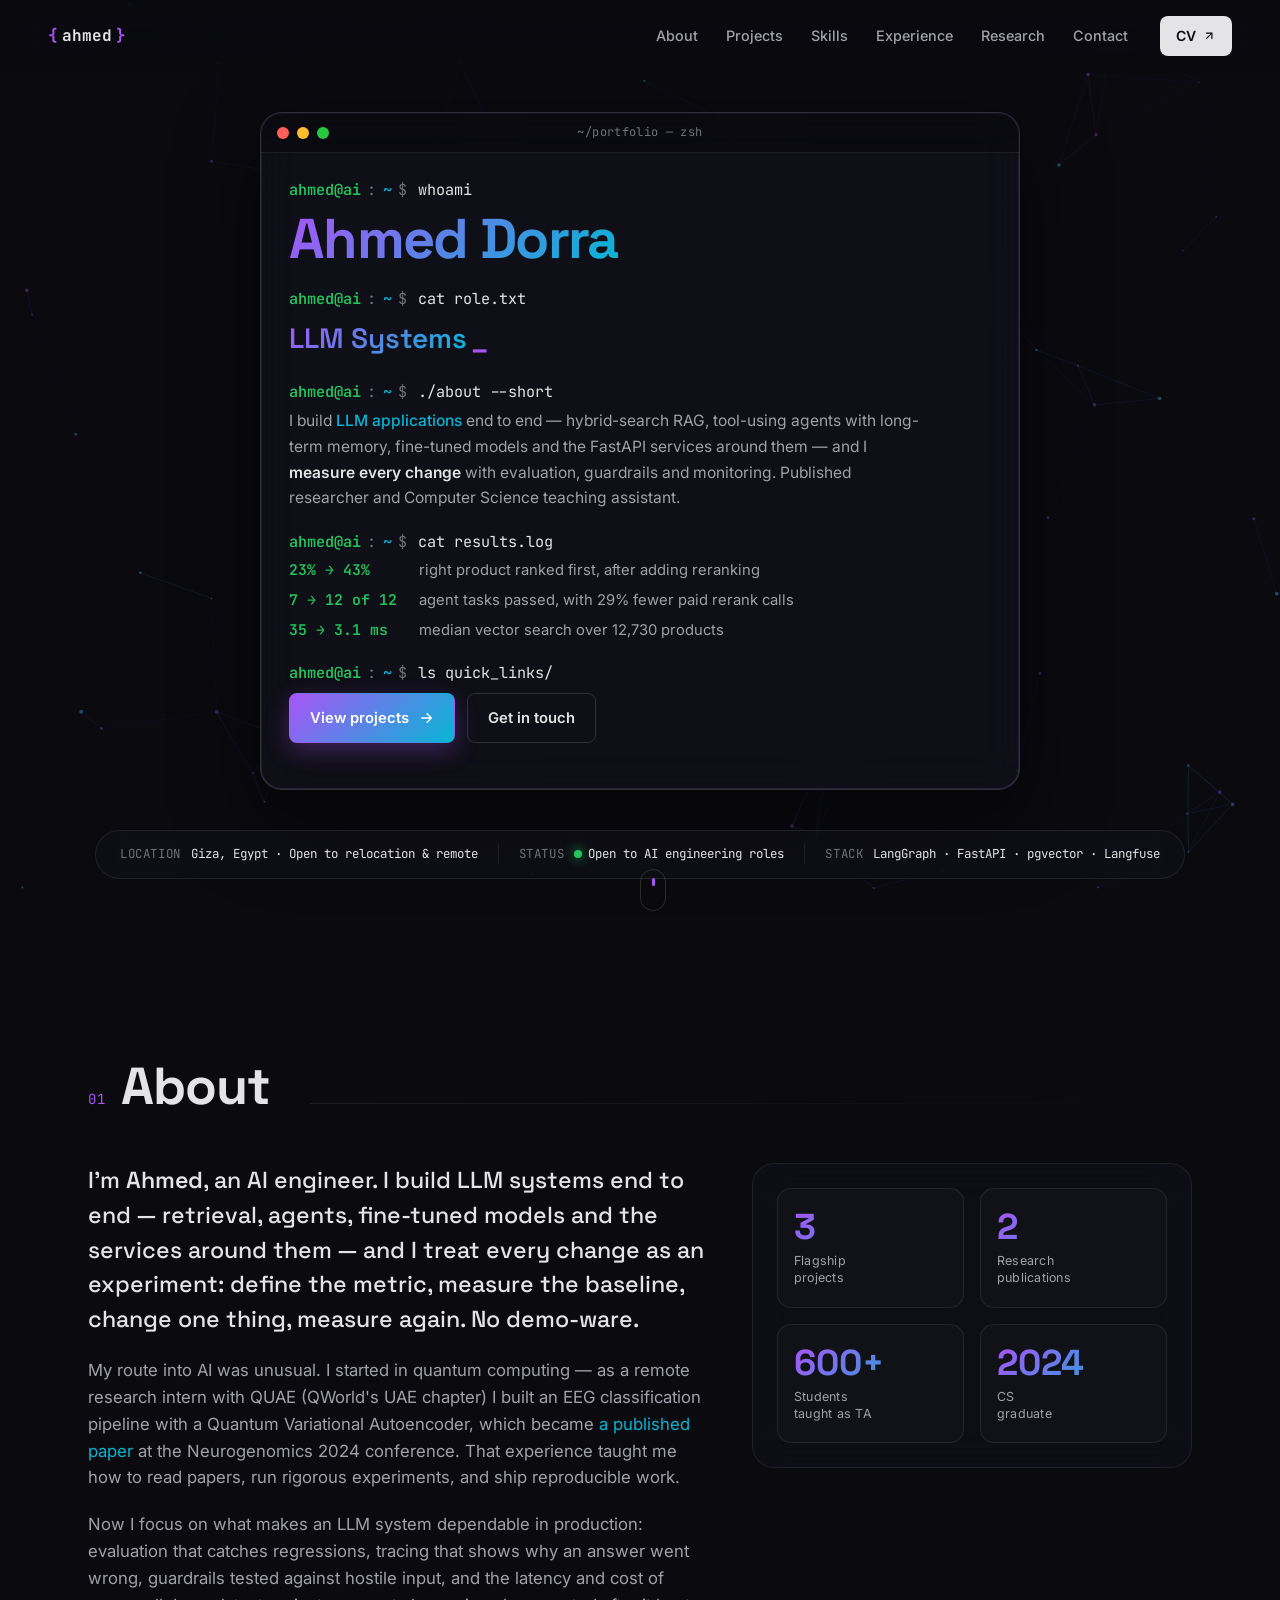
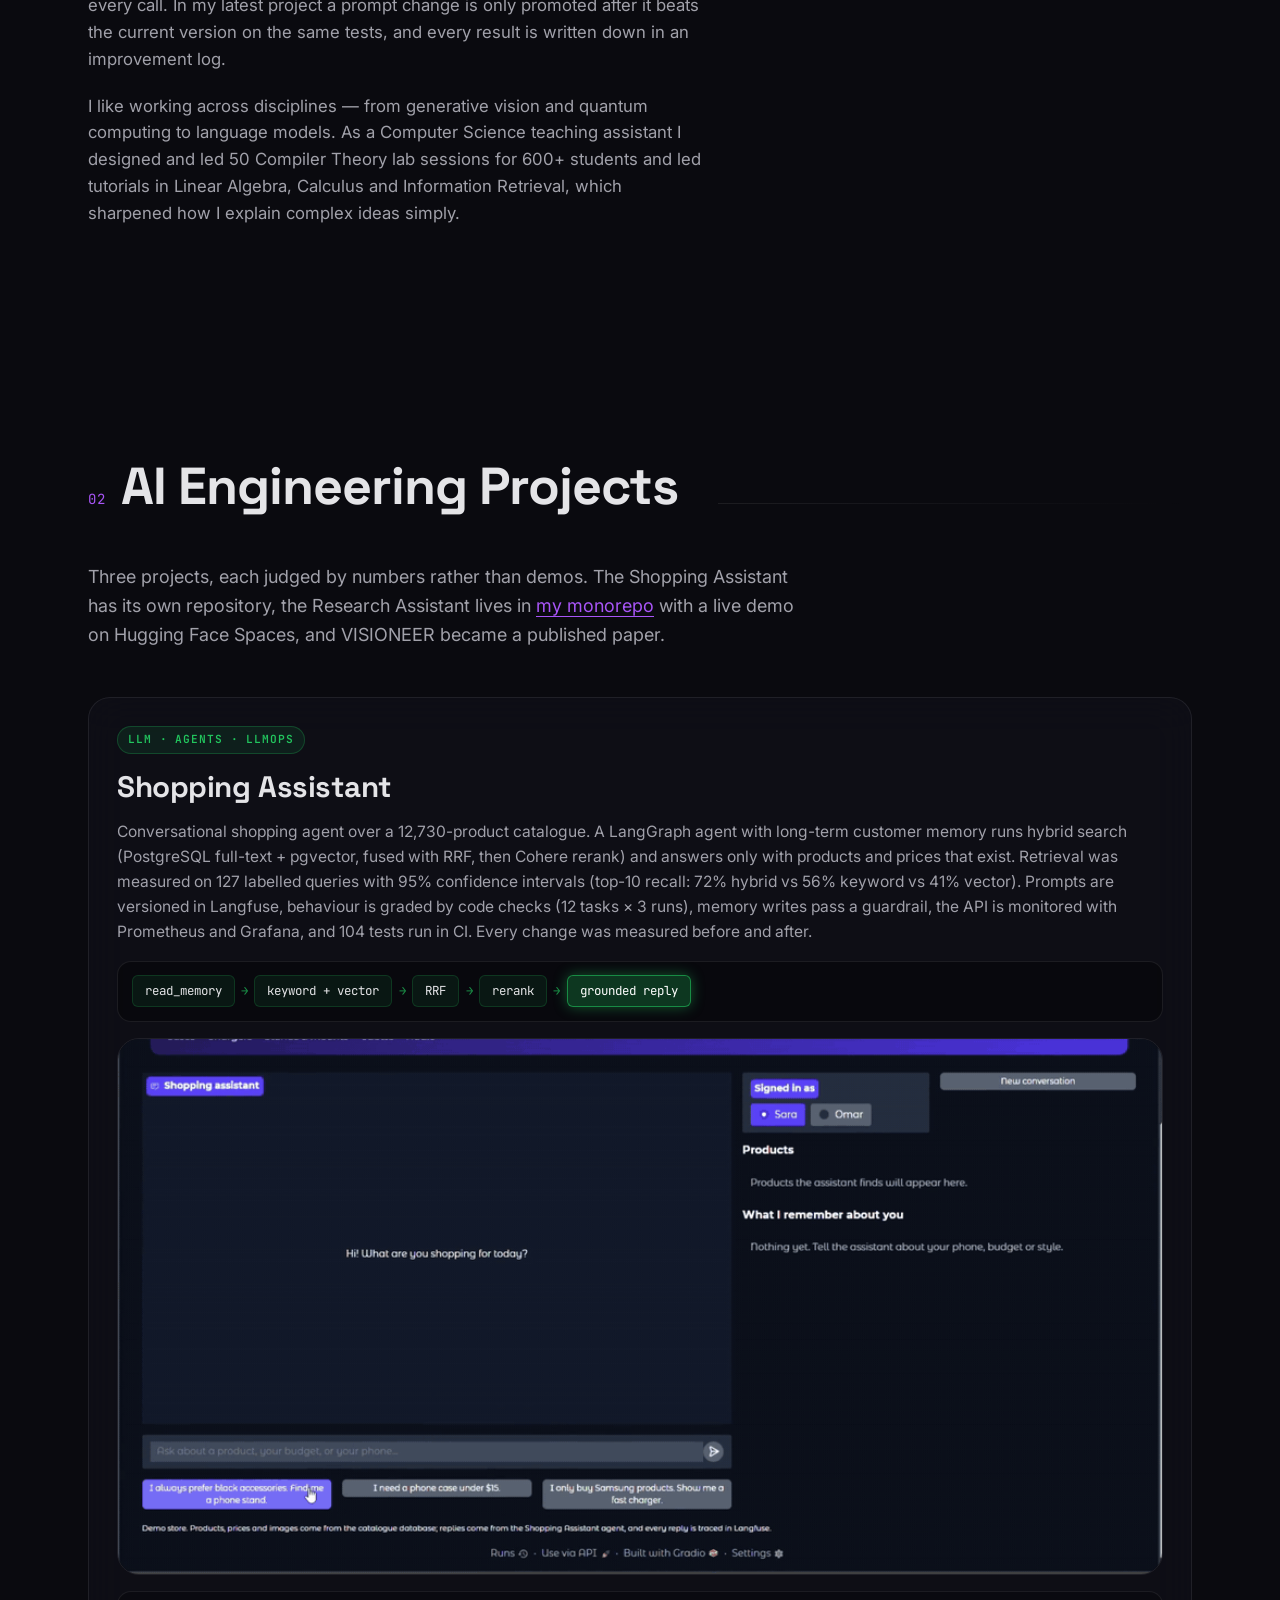
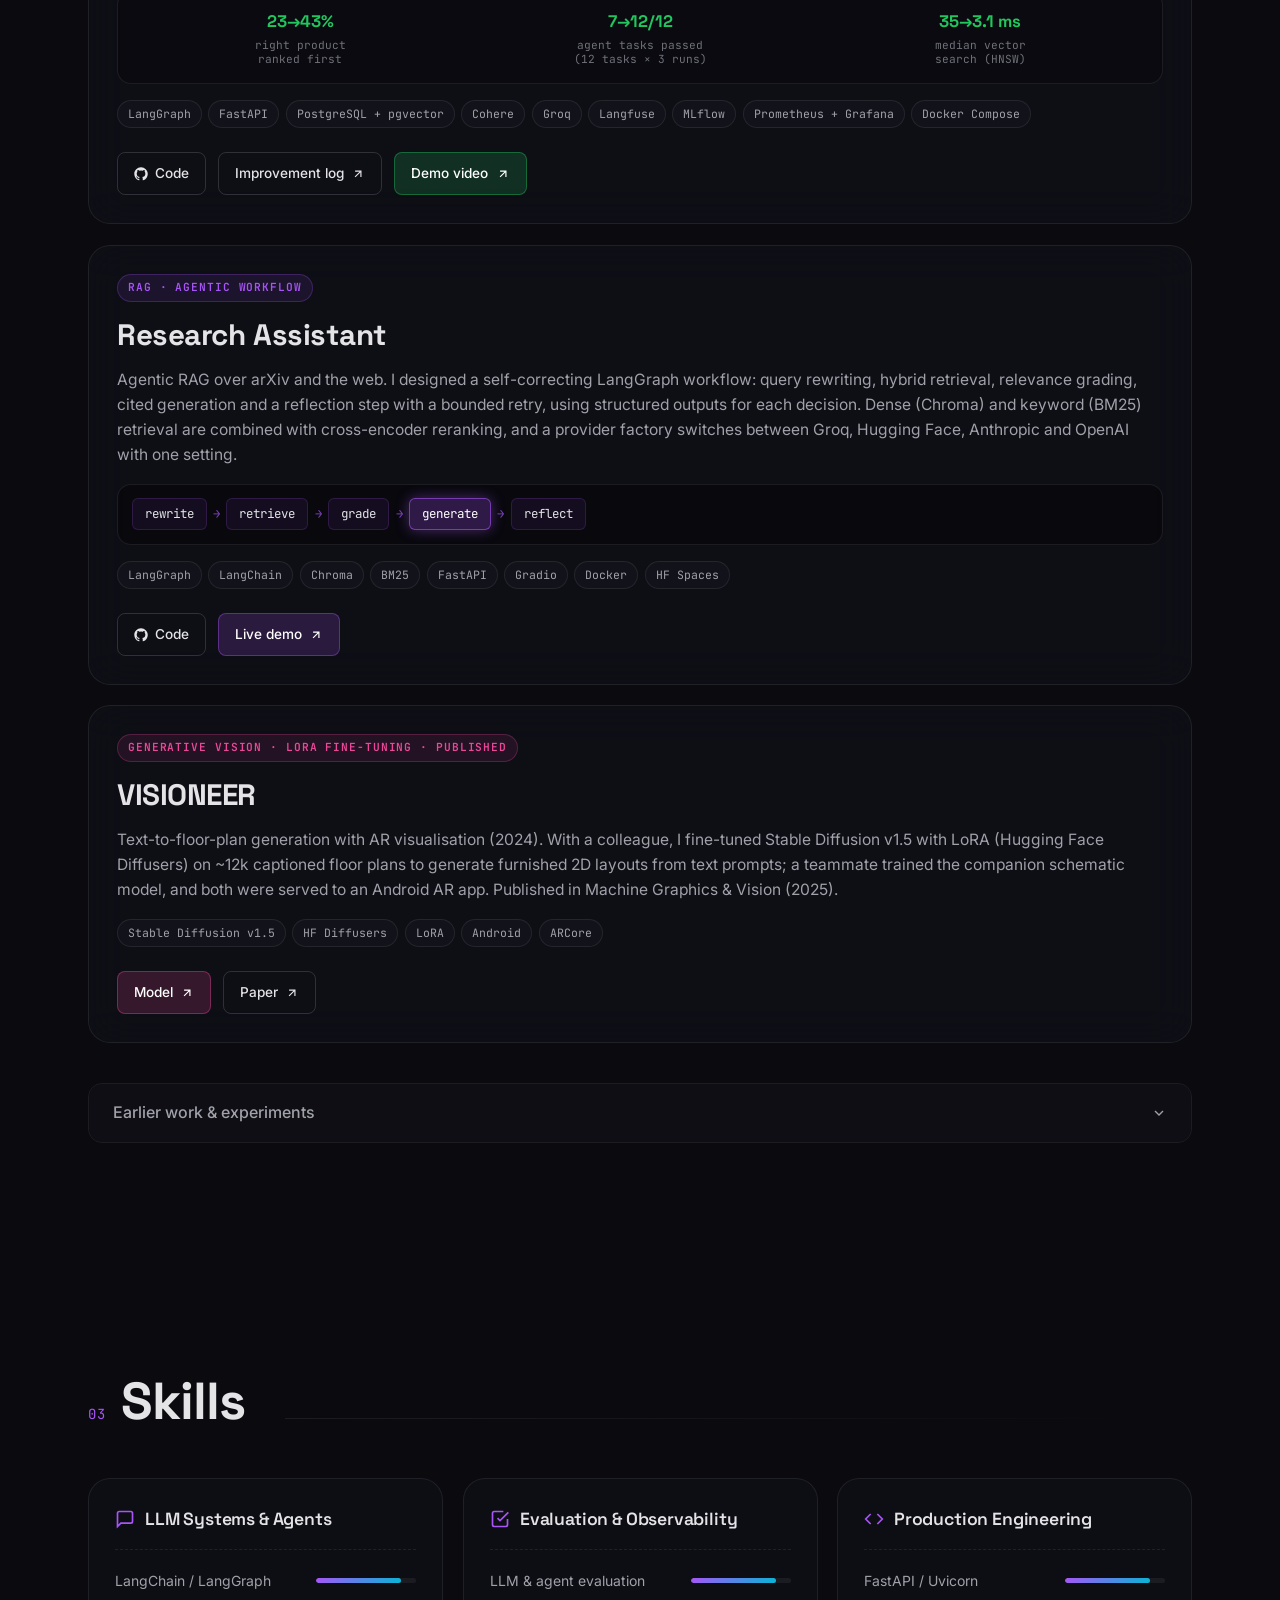
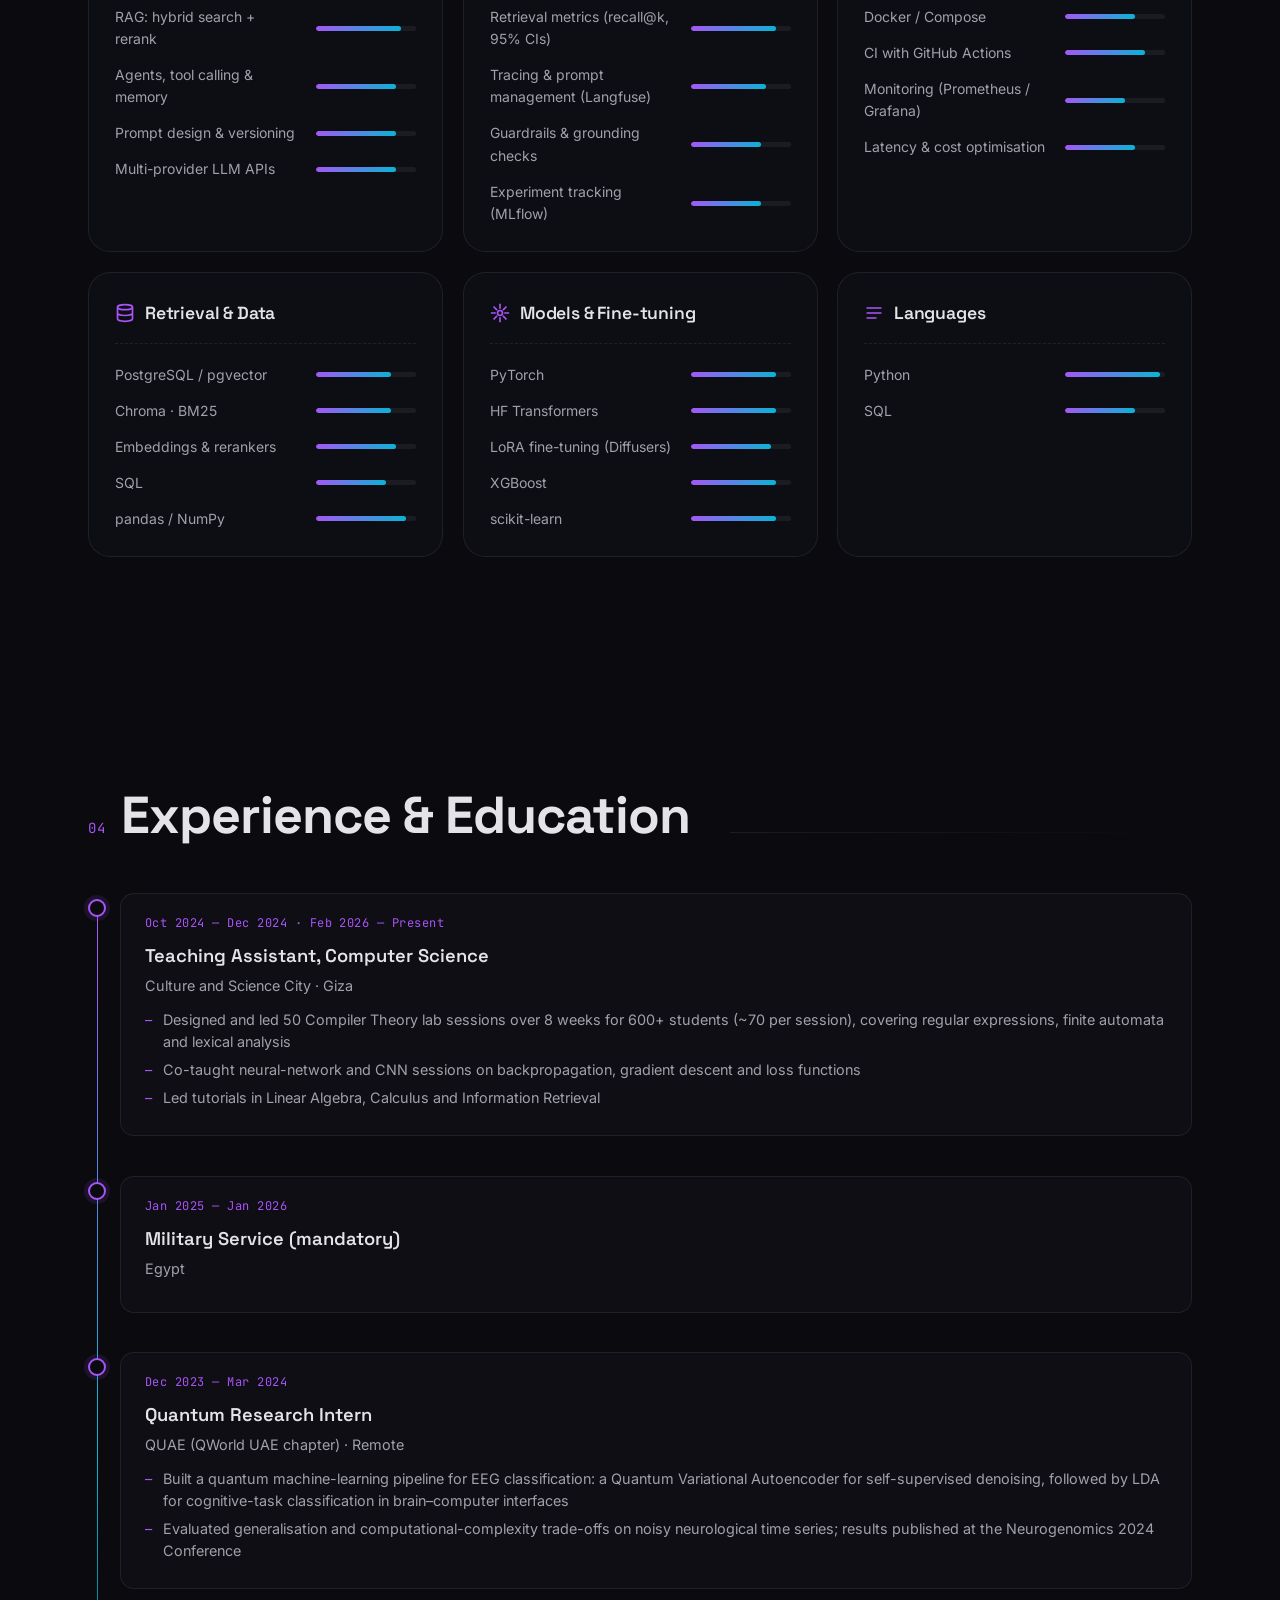
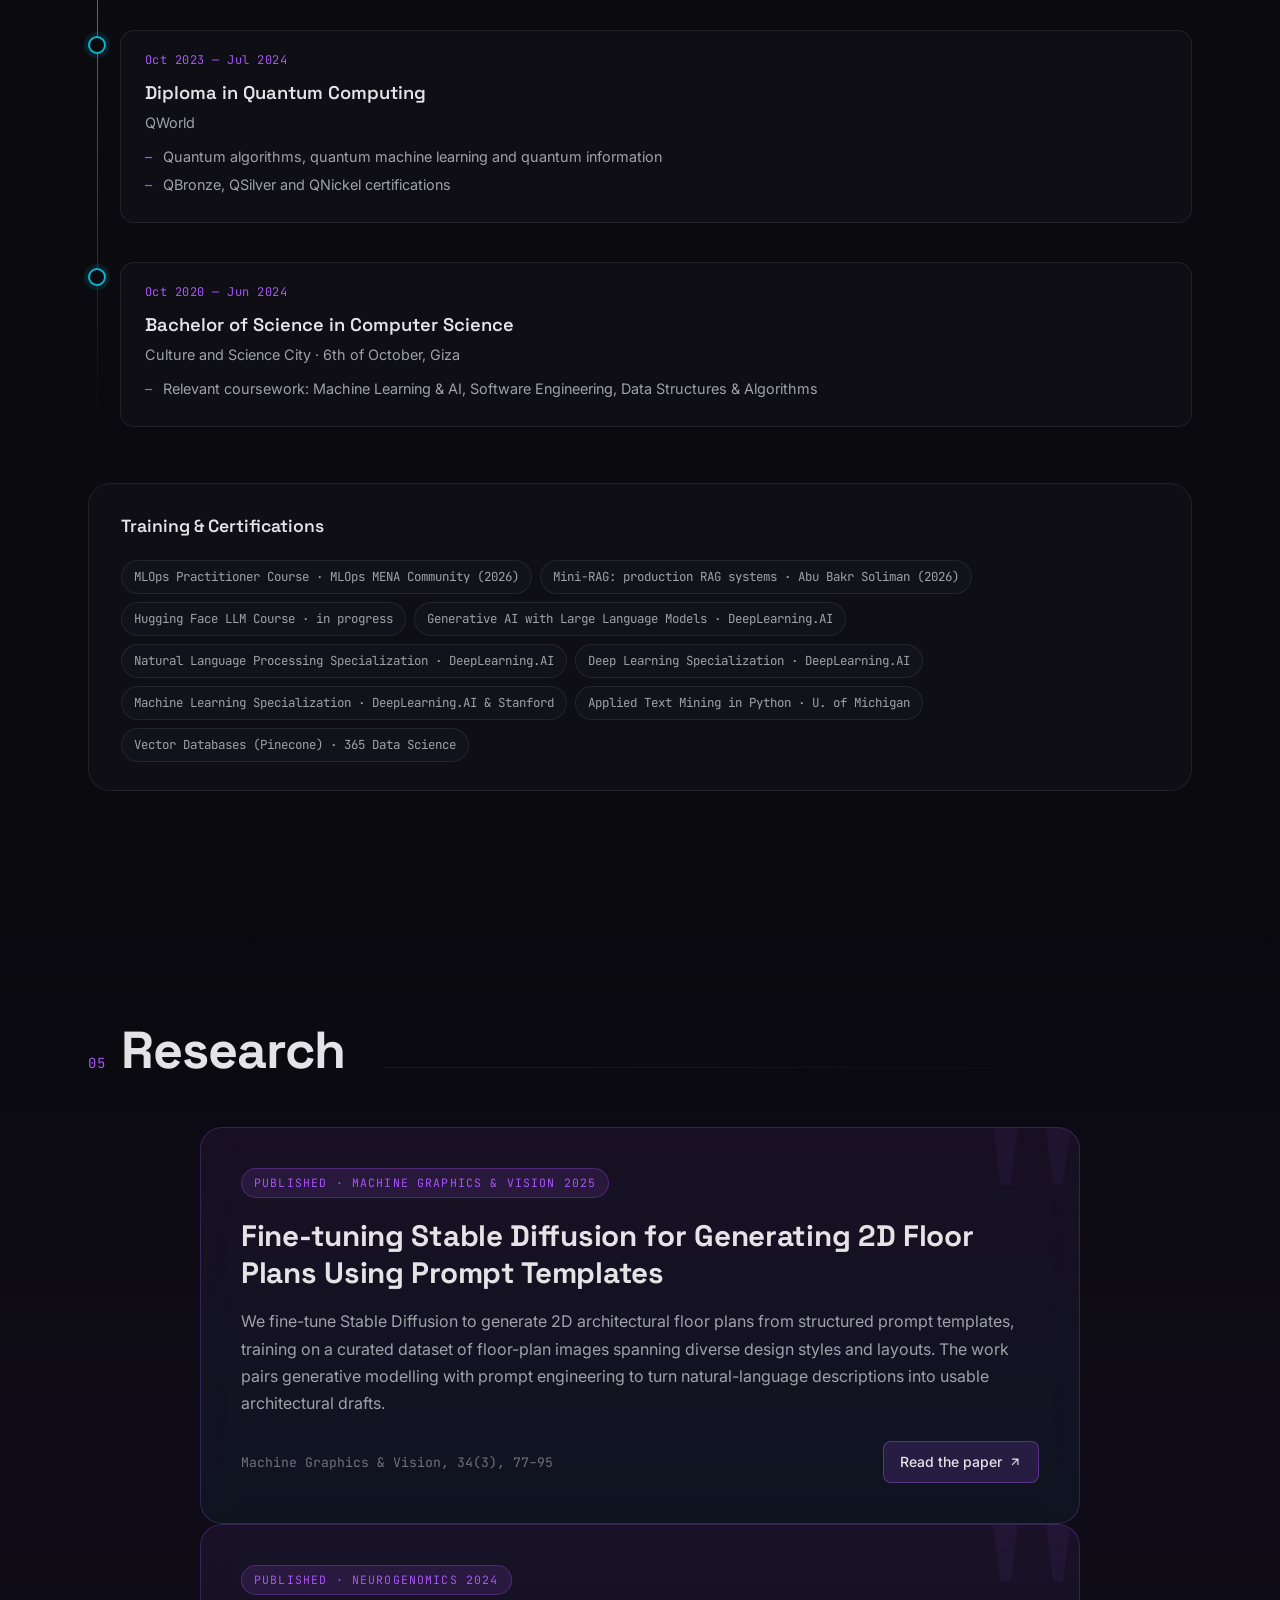
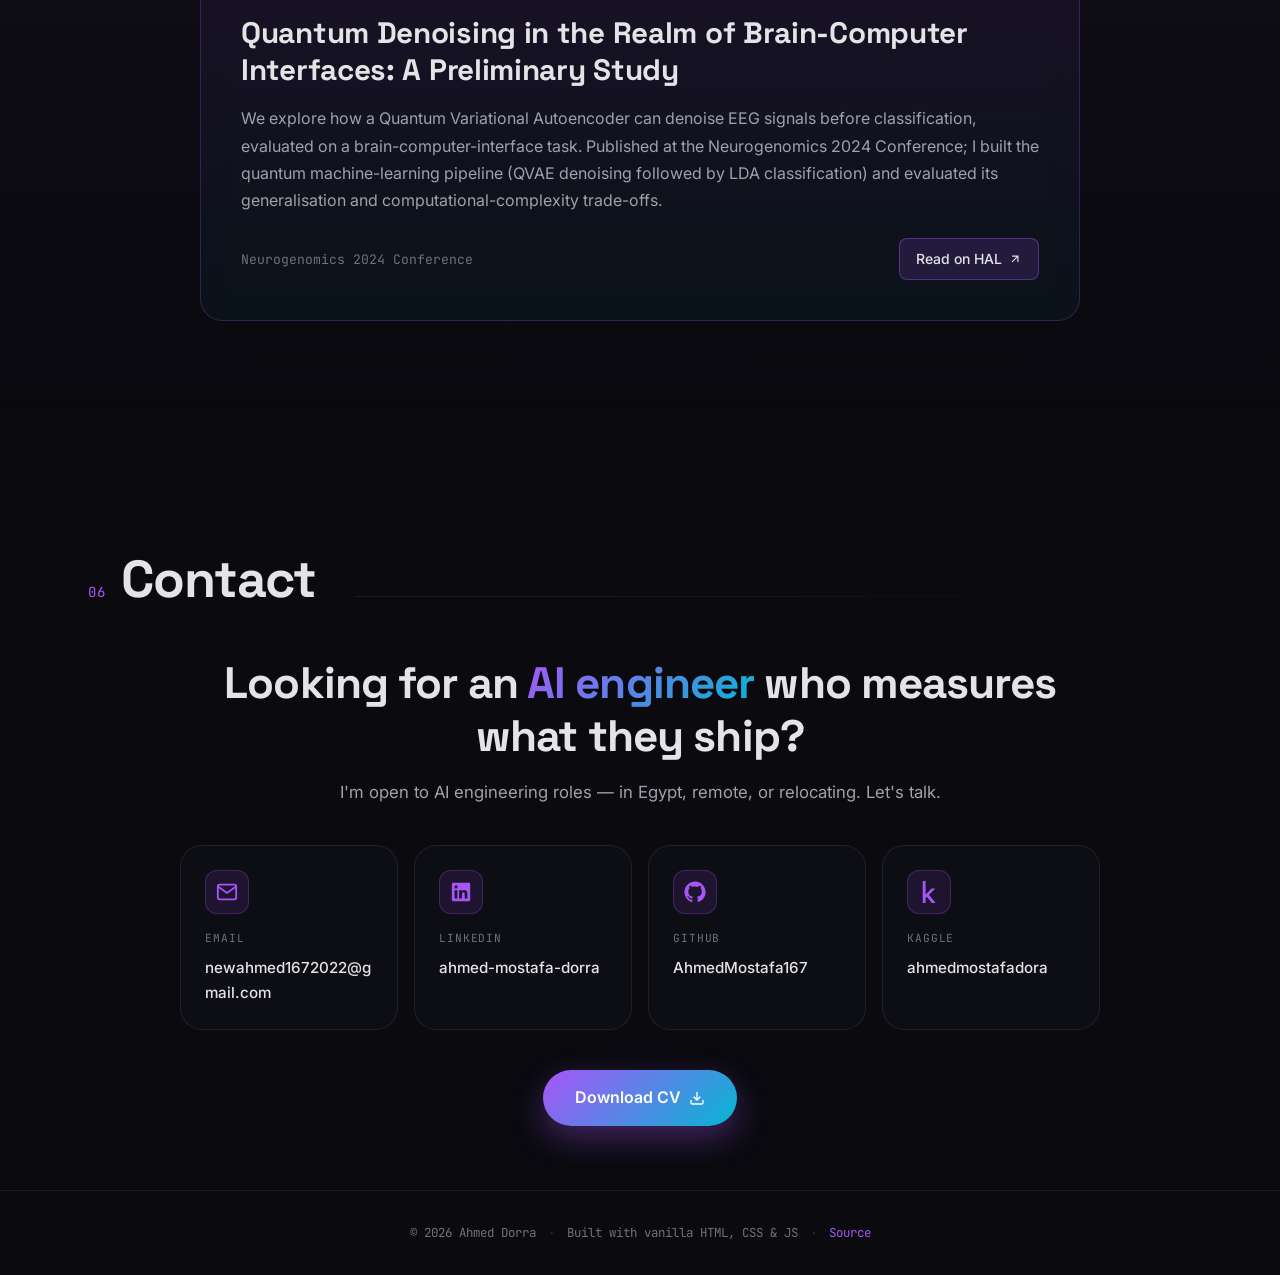
==== commit a2b01a56: "Point the CV buttons at the new Google Drive copy of the CV The Drive file is identical to portfolio" ====
--- a/portfolio/index.html
+++ b/portfolio/index.html
@@ -66,7 +66,7 @@
             <li><a href="#publications">Research</a></li>
             <li><a href="#contact">Contact</a></li>
         </ul>
-        <a href="assets/Ahmed_Dorra_CV.pdf"
+        <a href="https://drive.google.com/file/d/1sdeY9TZgge88EjOI0Nu1NiGbryG8Y6WB/view?usp=sharing"
            target="_blank" rel="noopener" class="nav__cta">
             <span>CV</span>
             <svg viewBox="0 0 24 24" width="14" height="14" fill="none" stroke="currentColor" stroke-width="2"><path d="M7 7h10v10M7 17L17 7"/></svg>
@@ -729,7 +729,7 @@
                         </a>
                     </div>
 
-                    <a href="assets/Ahmed_Dorra_CV.pdf"
+                    <a href="https://drive.google.com/file/d/1sdeY9TZgge88EjOI0Nu1NiGbryG8Y6WB/view?usp=sharing"
                        target="_blank" rel="noopener" class="contact__cv">
                         <span>Download CV</span>
                         <svg viewBox="0 0 24 24" width="16" height="16" fill="none" stroke="currentColor" stroke-width="2"><path d="M21 15v4a2 2 0 01-2 2H5a2 2 0 01-2-2v-4M7 10l5 5 5-5M12 15V3"/></svg>
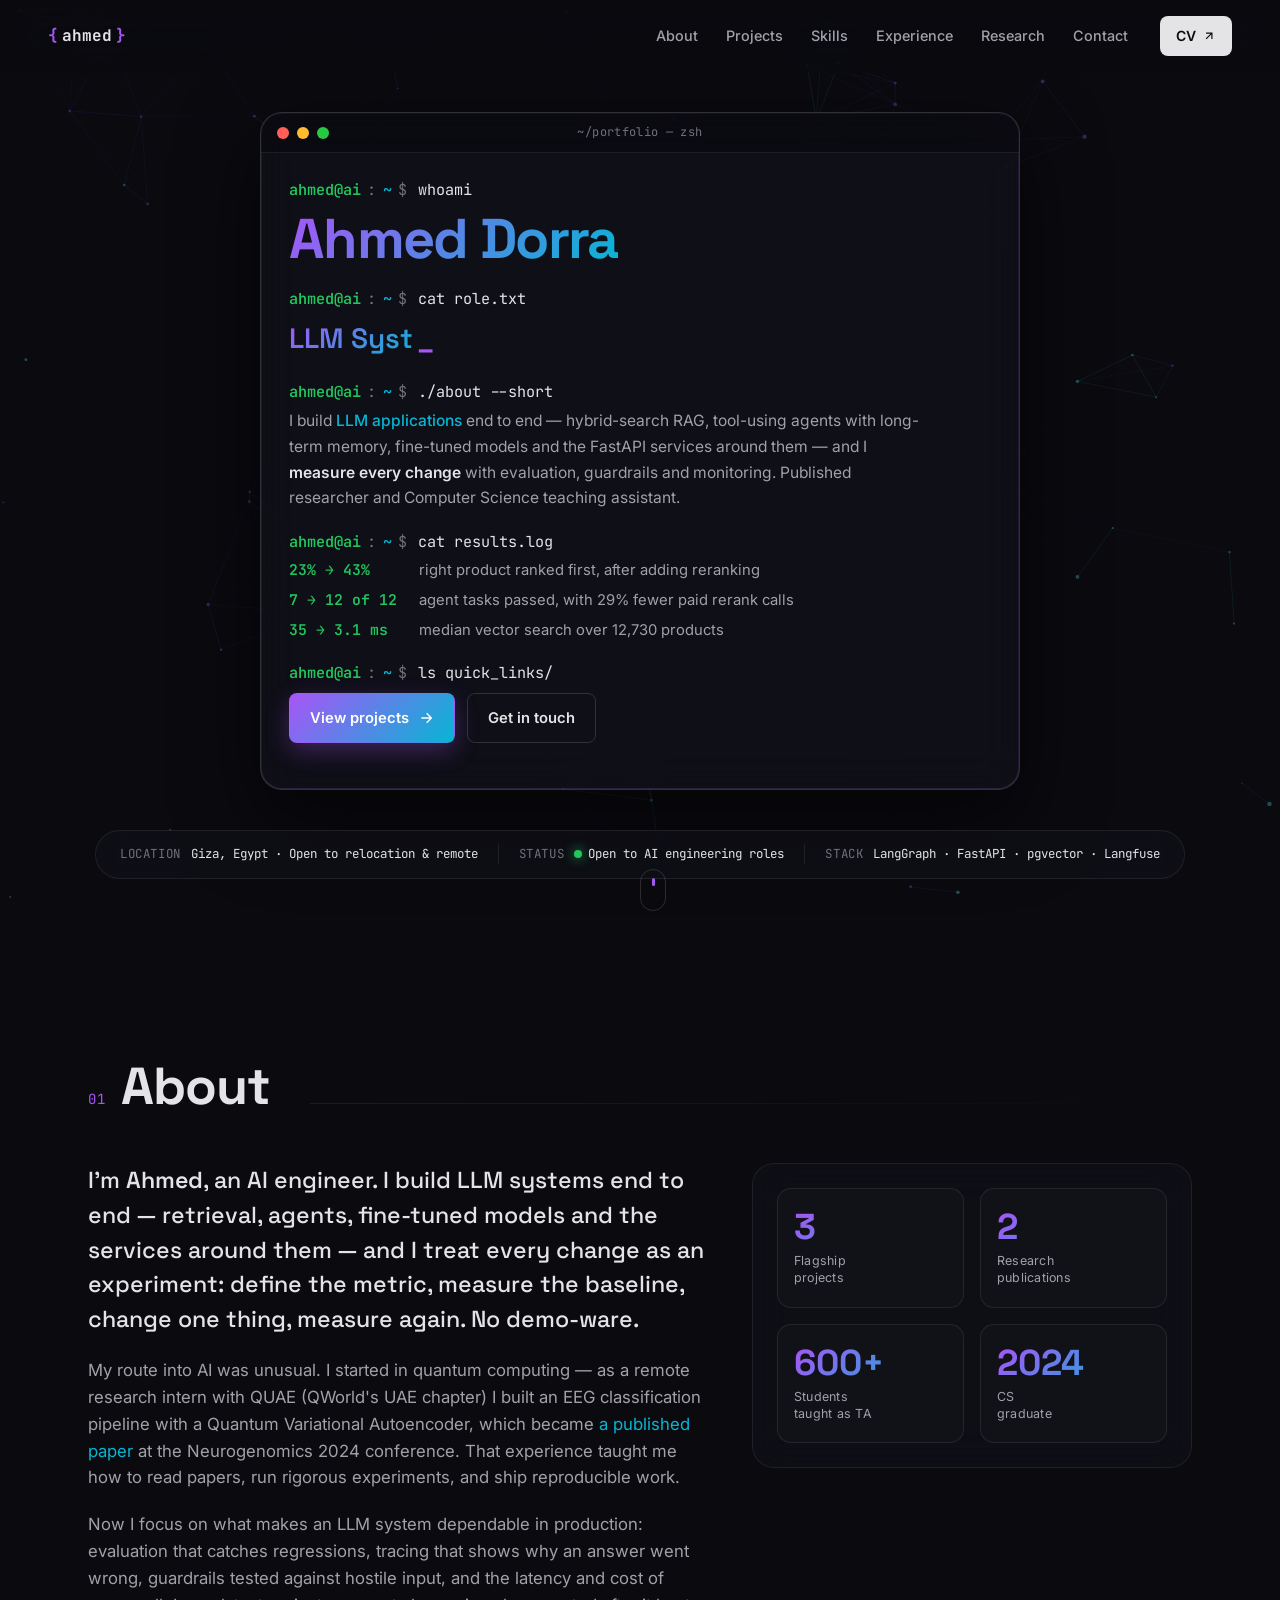
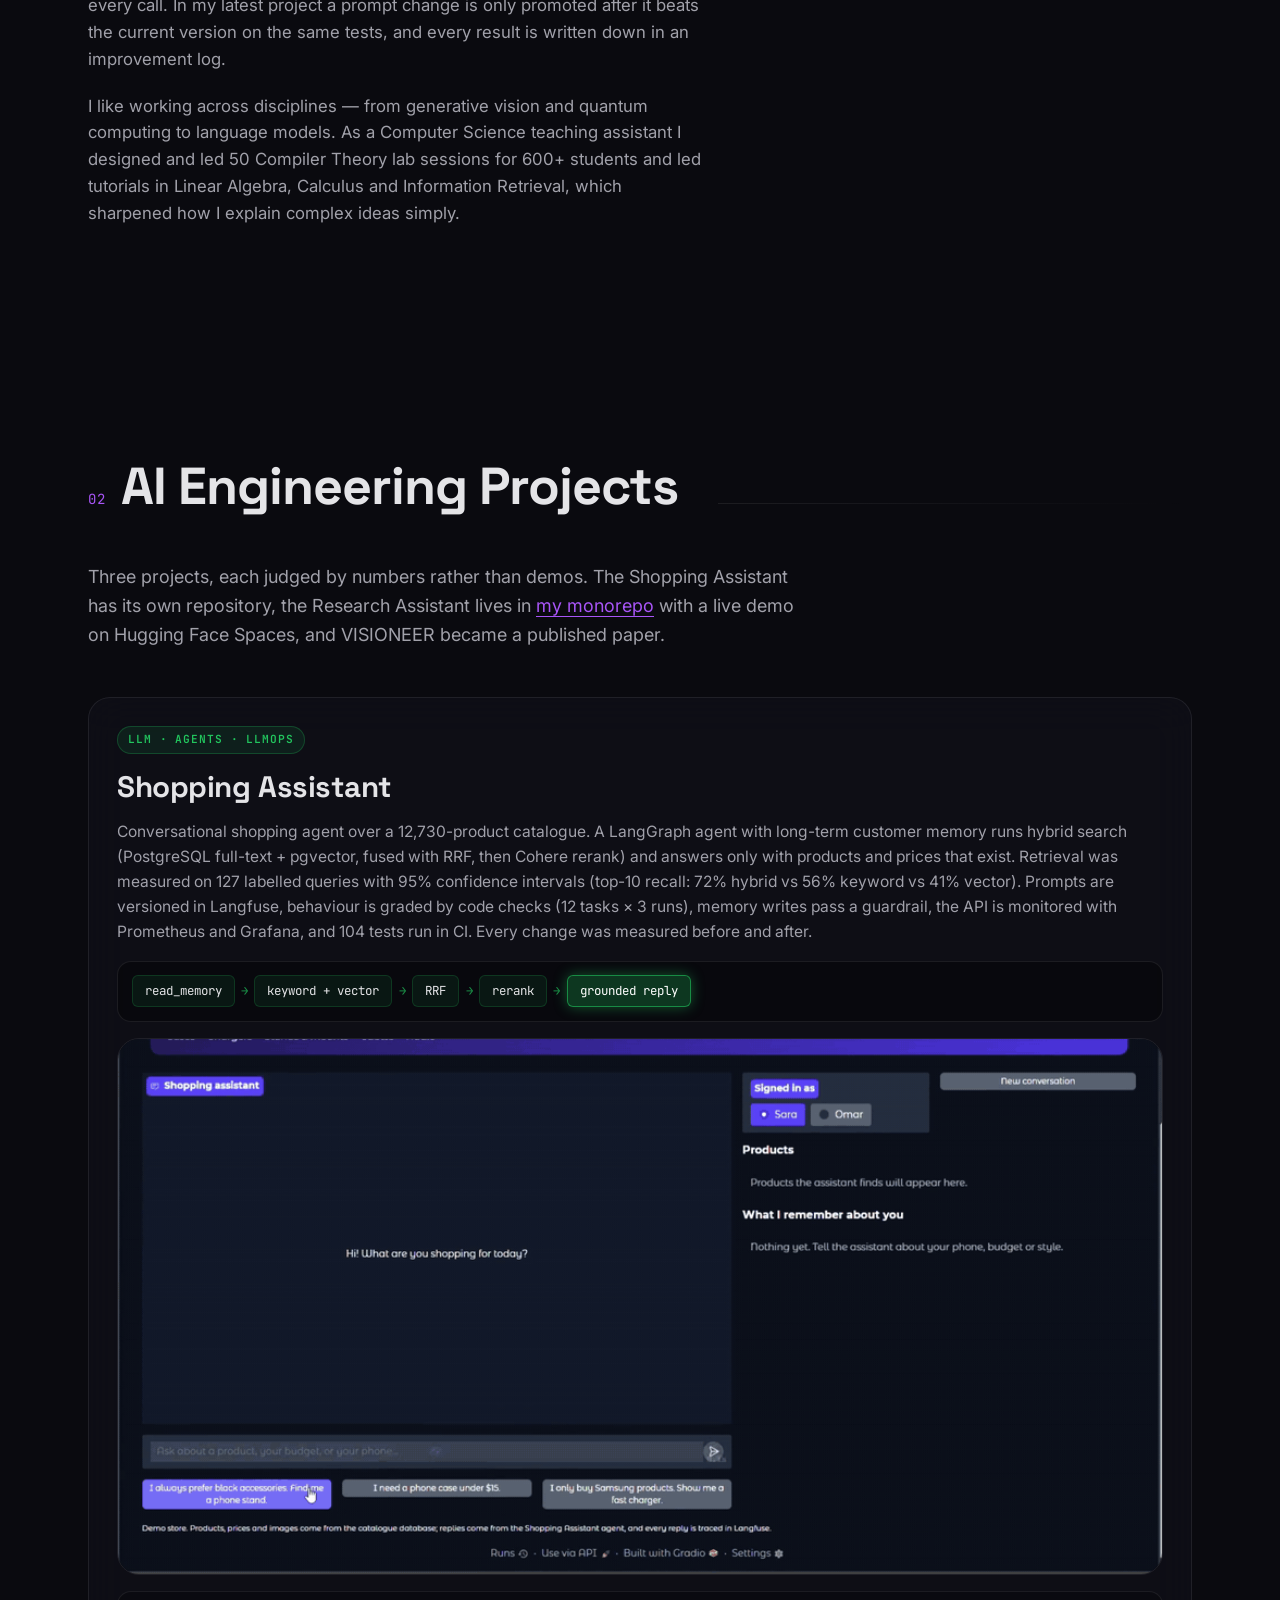
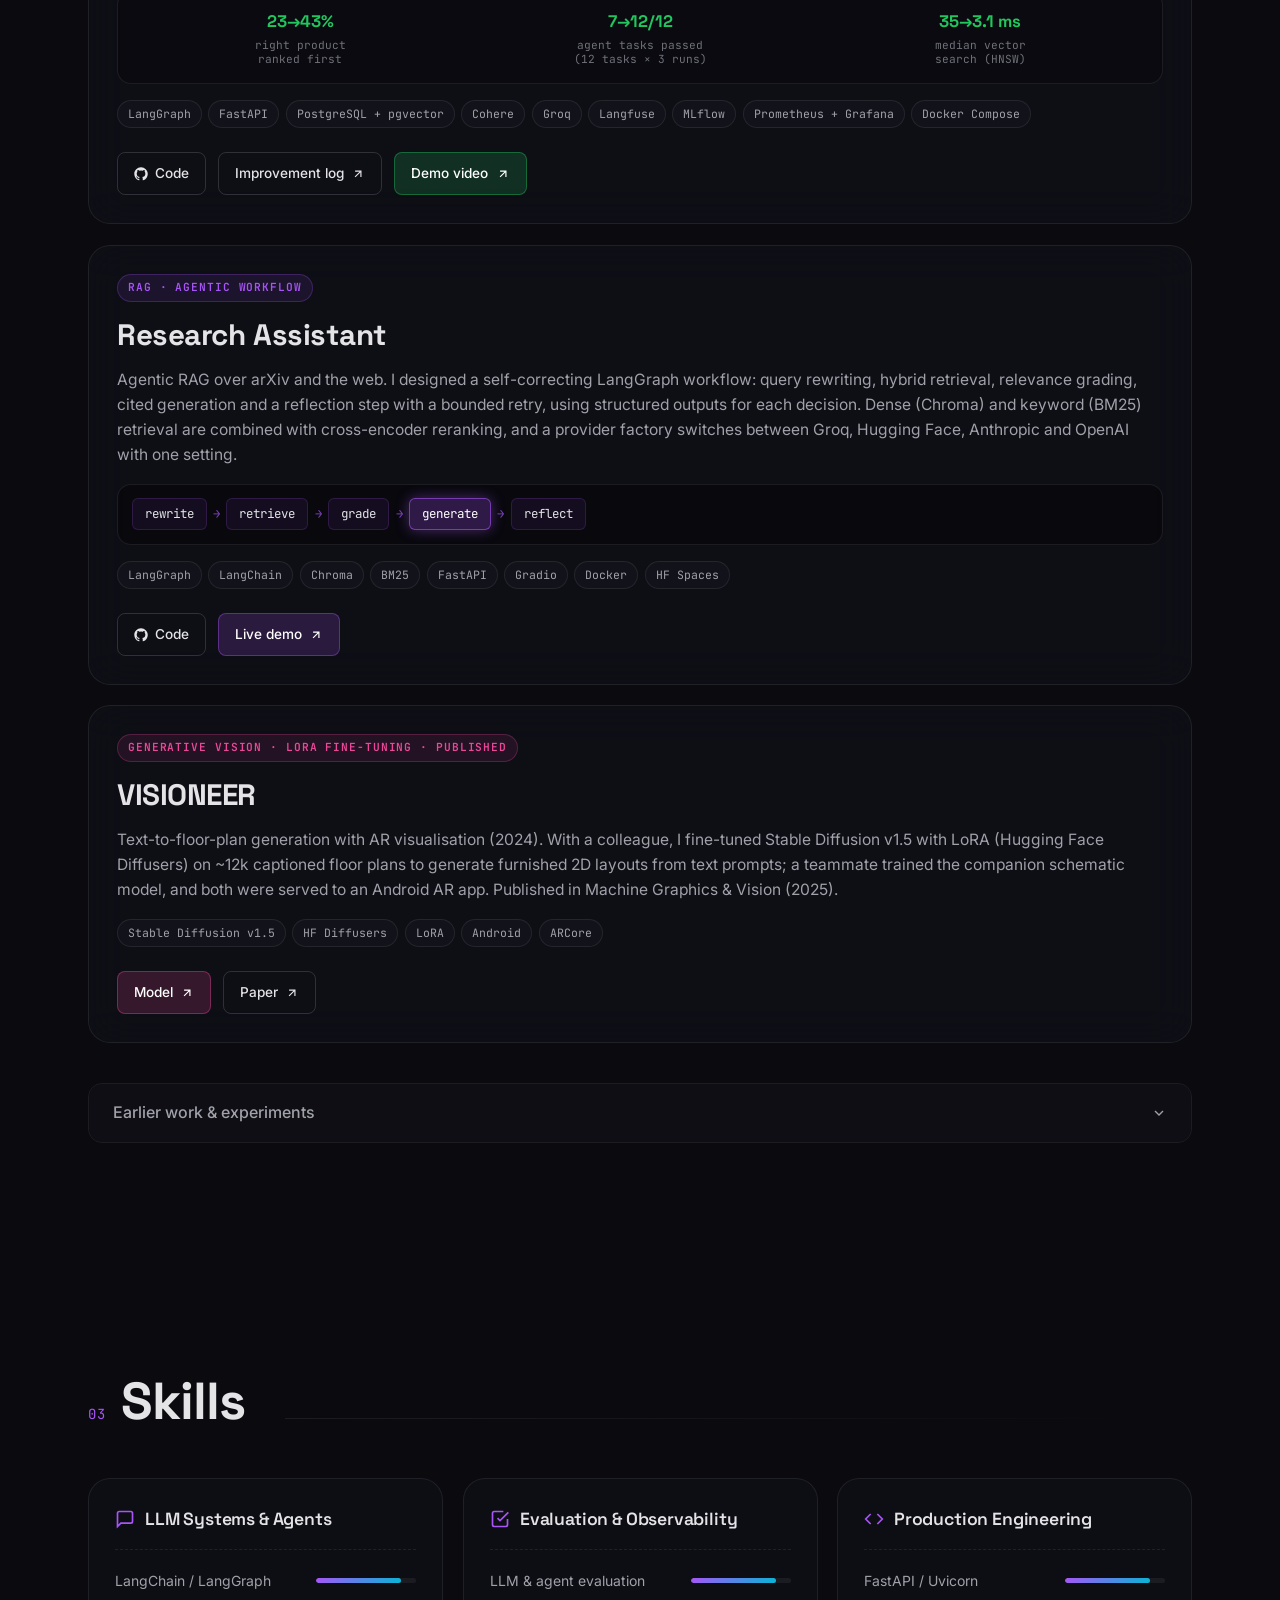
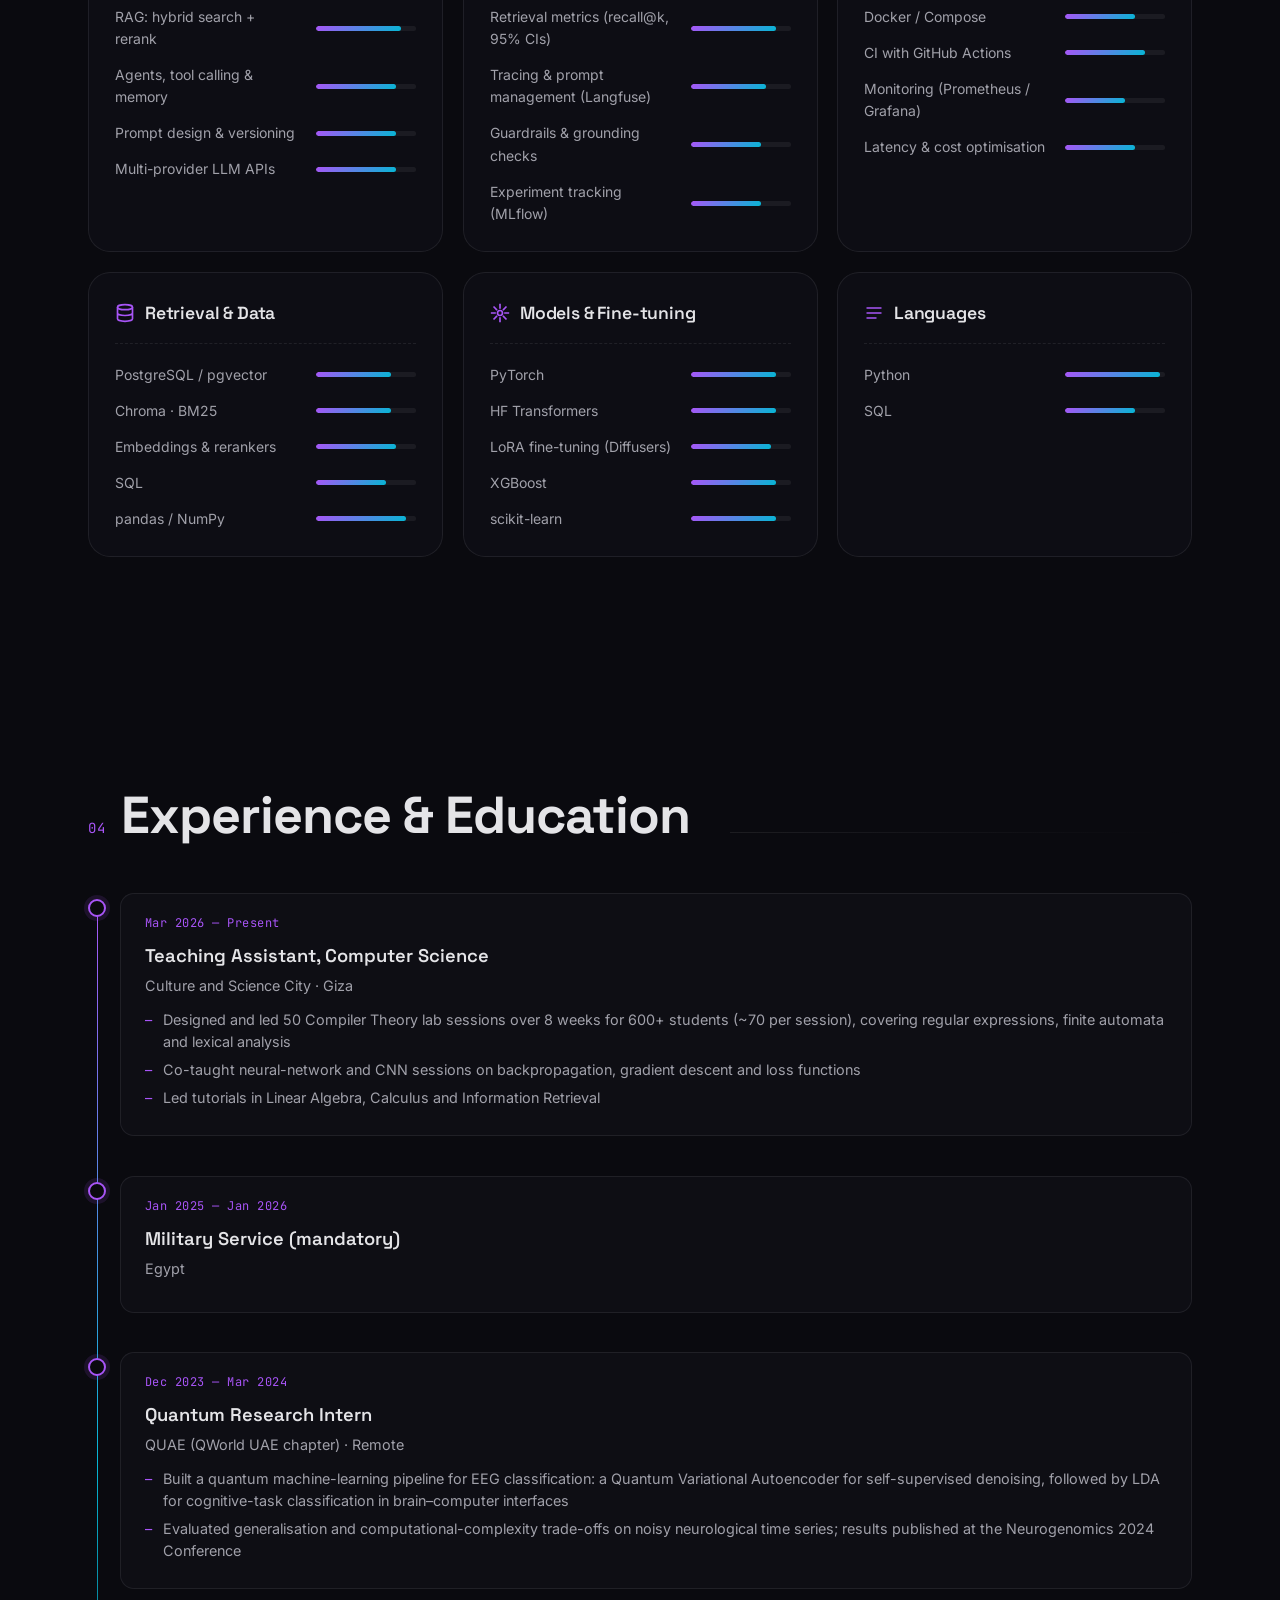
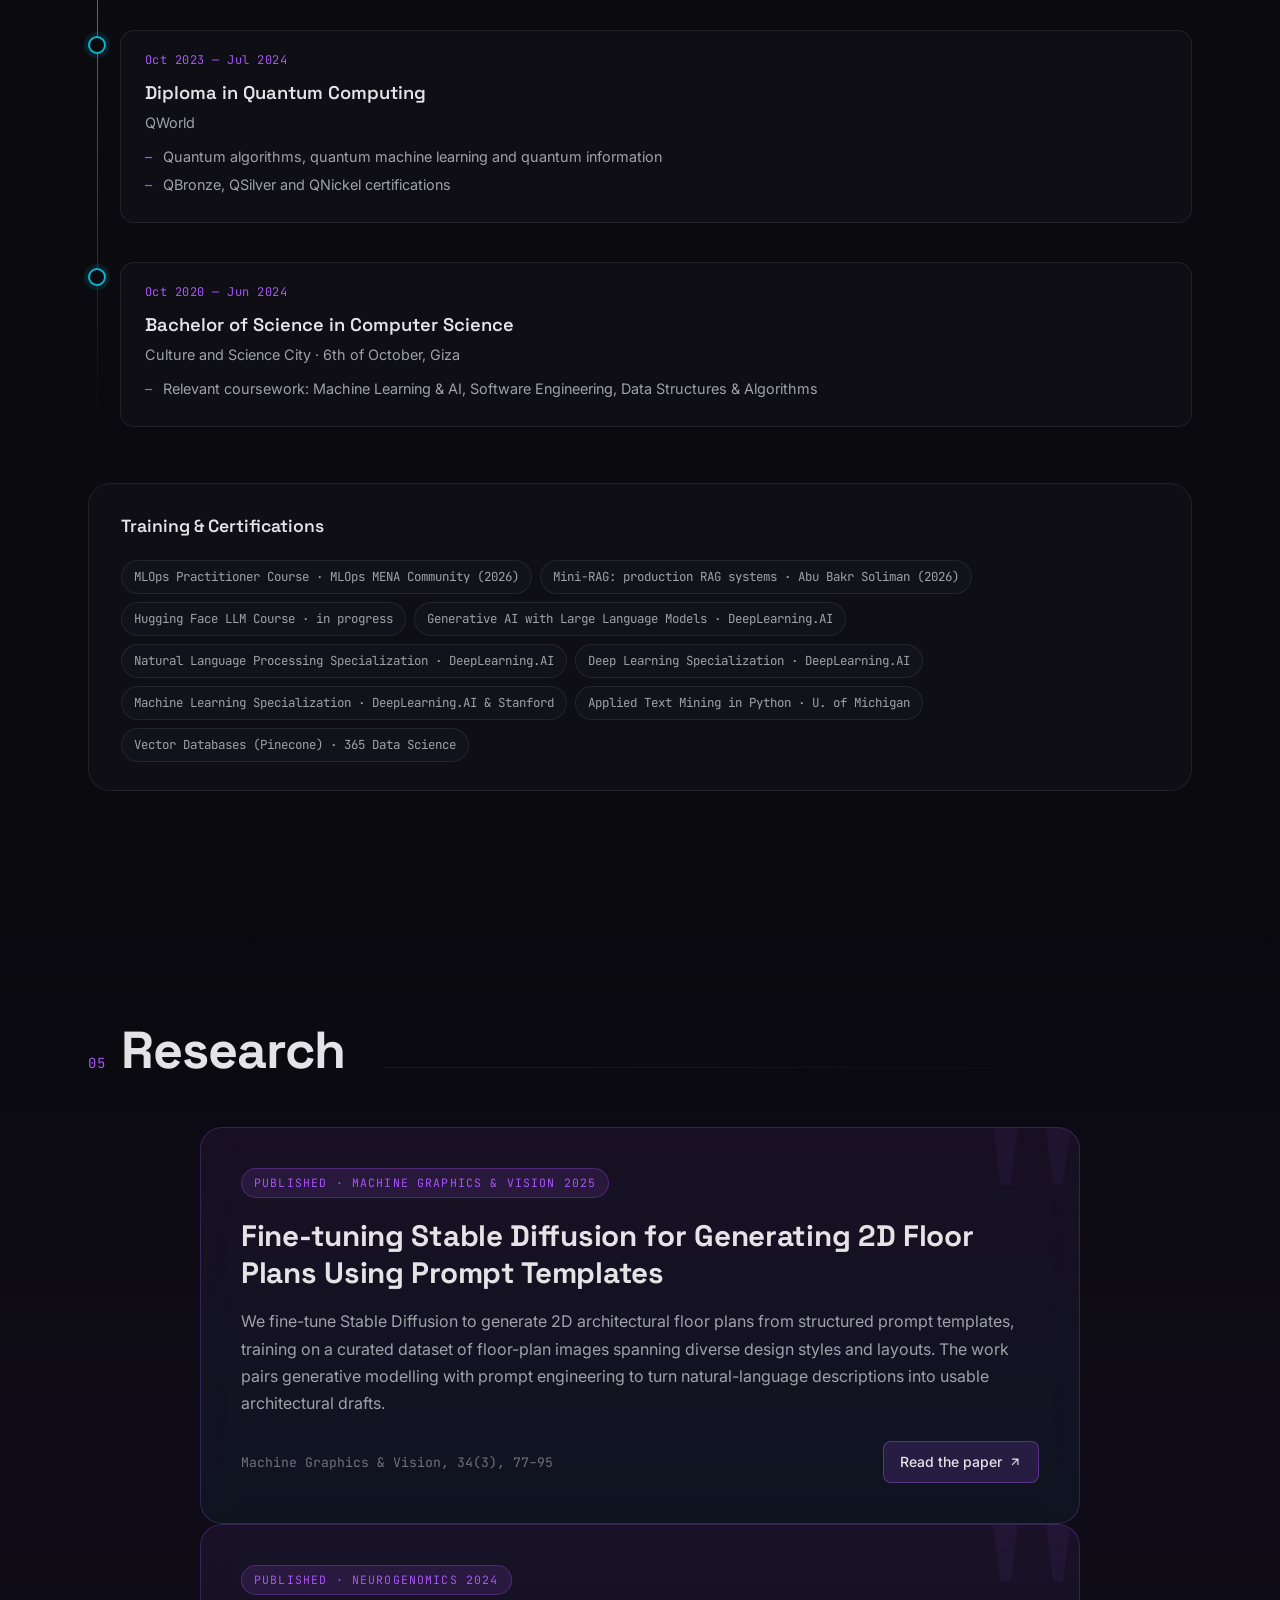
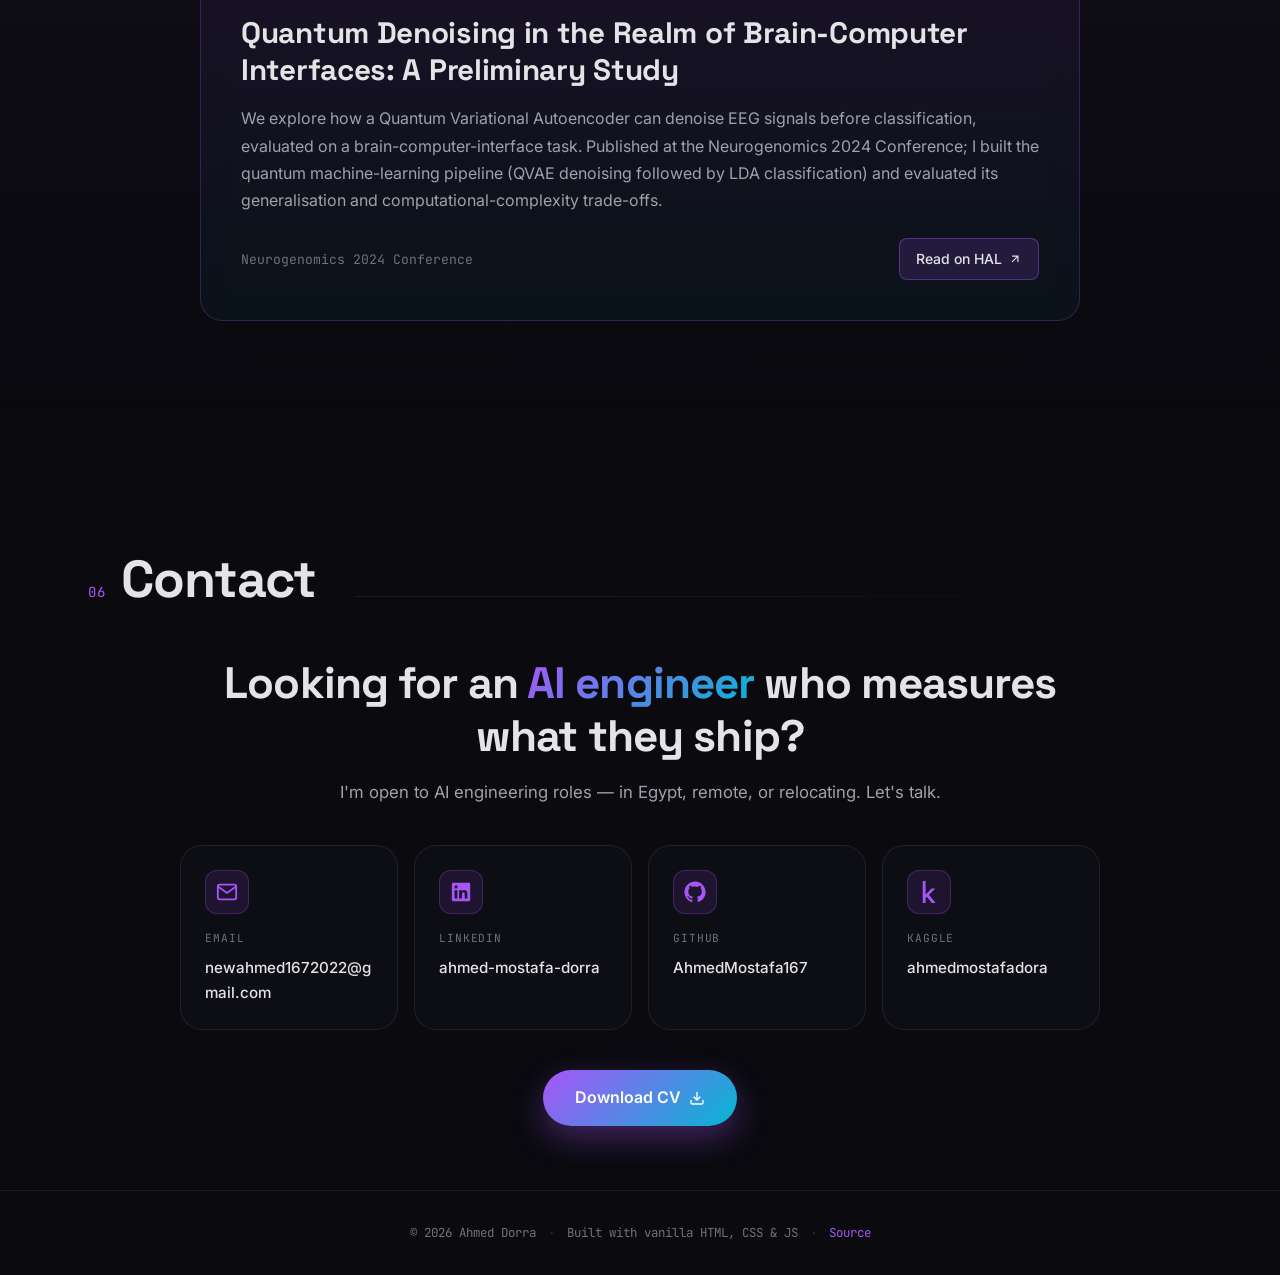
==== commit bf097b7f: "Portfolio: teaching assistant since March 2026; refresh CV PDF Co-Authored-By: Claude Opus 5.5 <nore" ====
--- a/portfolio/index.html
+++ b/portfolio/index.html
@@ -547,7 +547,7 @@
                     <li class="timeline__item reveal">
                         <div class="timeline__dot" data-type="work"></div>
                         <div class="timeline__content">
-                            <span class="timeline__date">Oct 2024 — Dec 2024 · Feb 2026 — Present</span>
+                            <span class="timeline__date">Mar 2026 — Present</span>
                             <h3 class="timeline__title">Teaching Assistant, Computer Science</h3>
                             <span class="timeline__org">Culture and Science City · Giza</span>
                             <ul class="timeline__bullets">
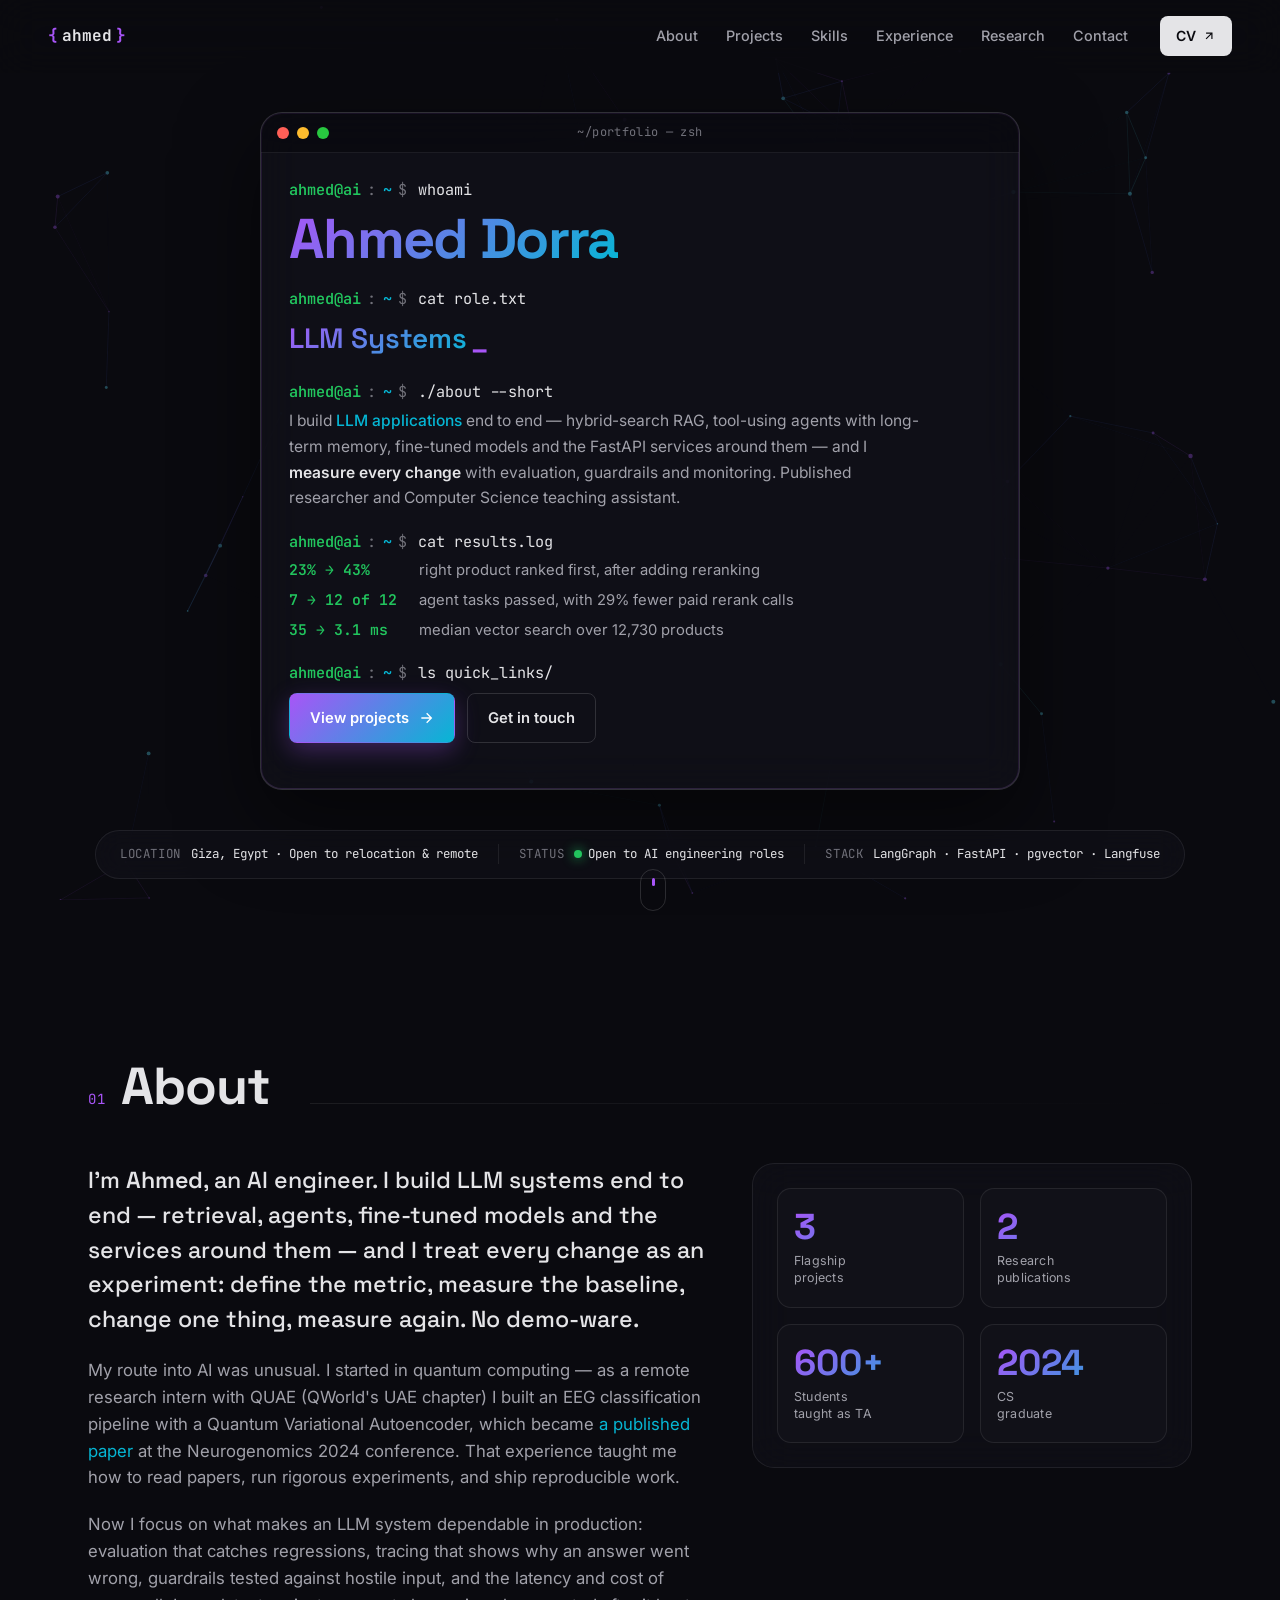
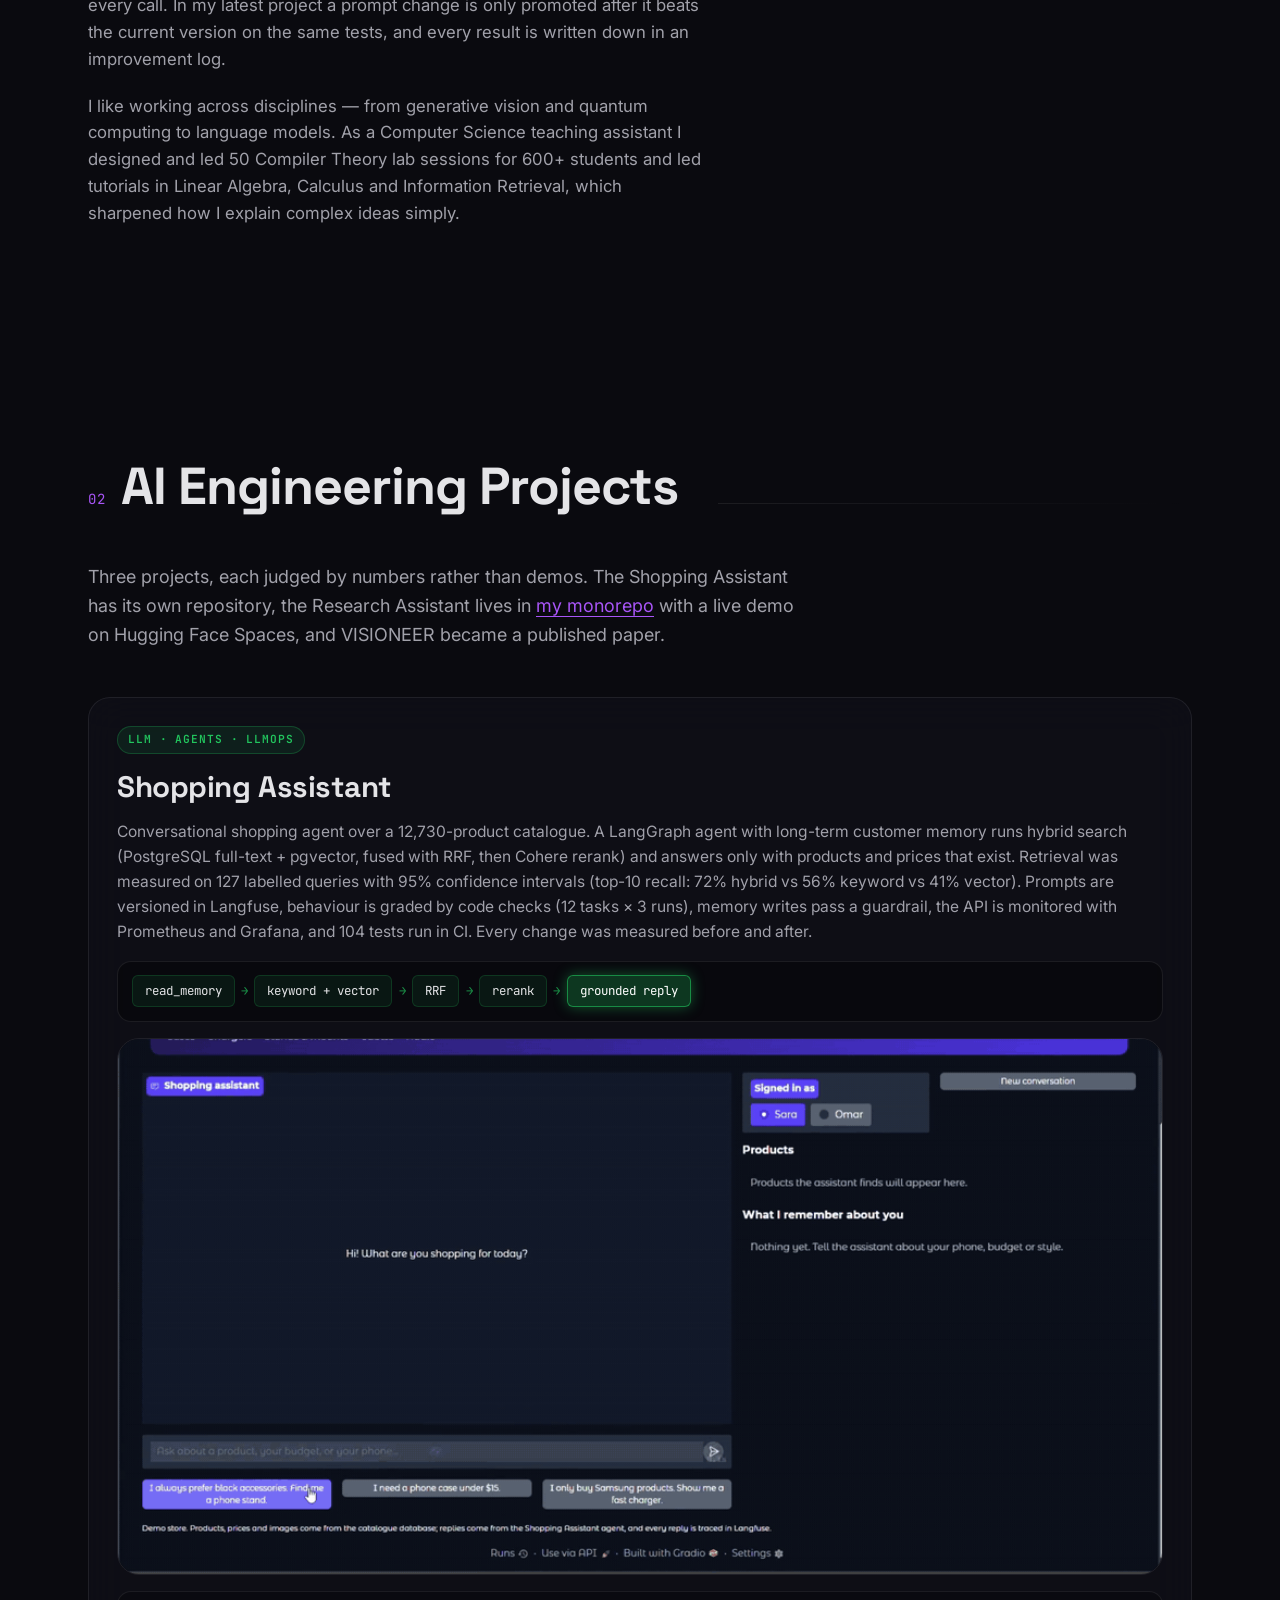
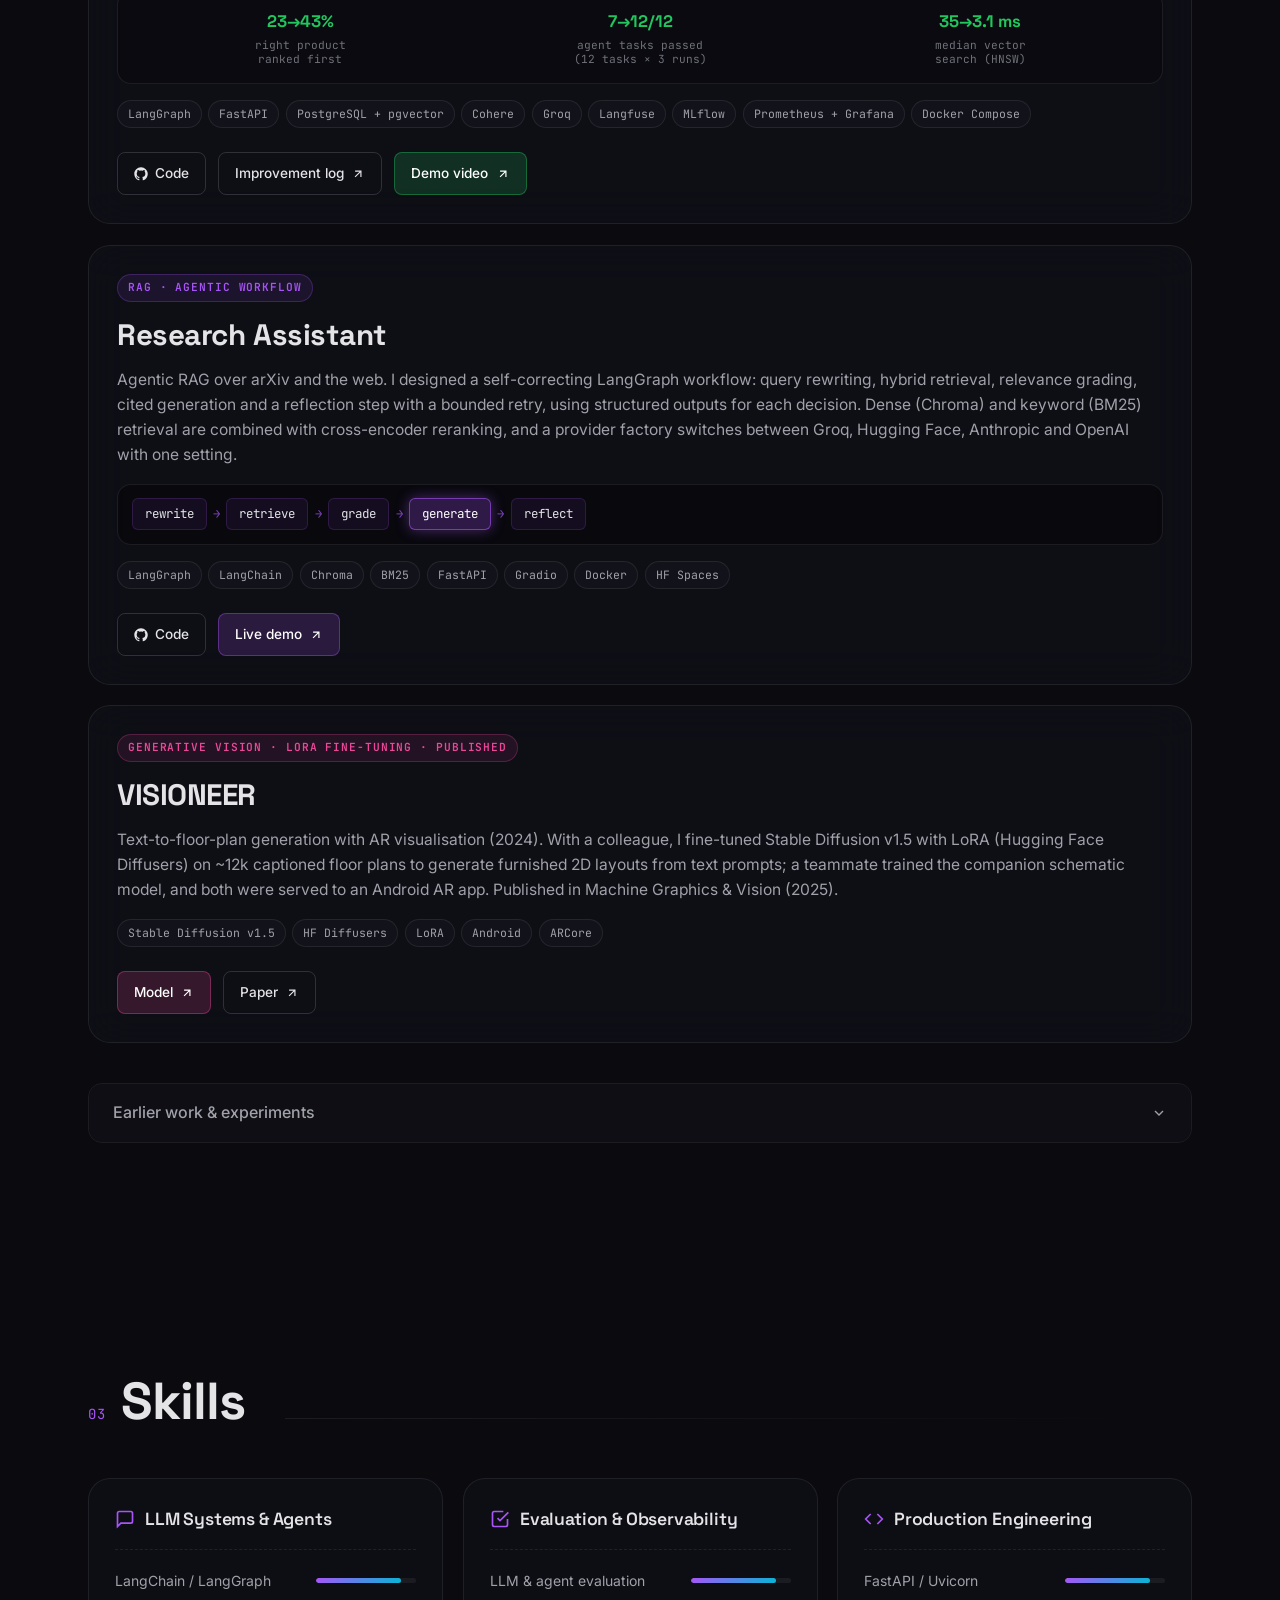
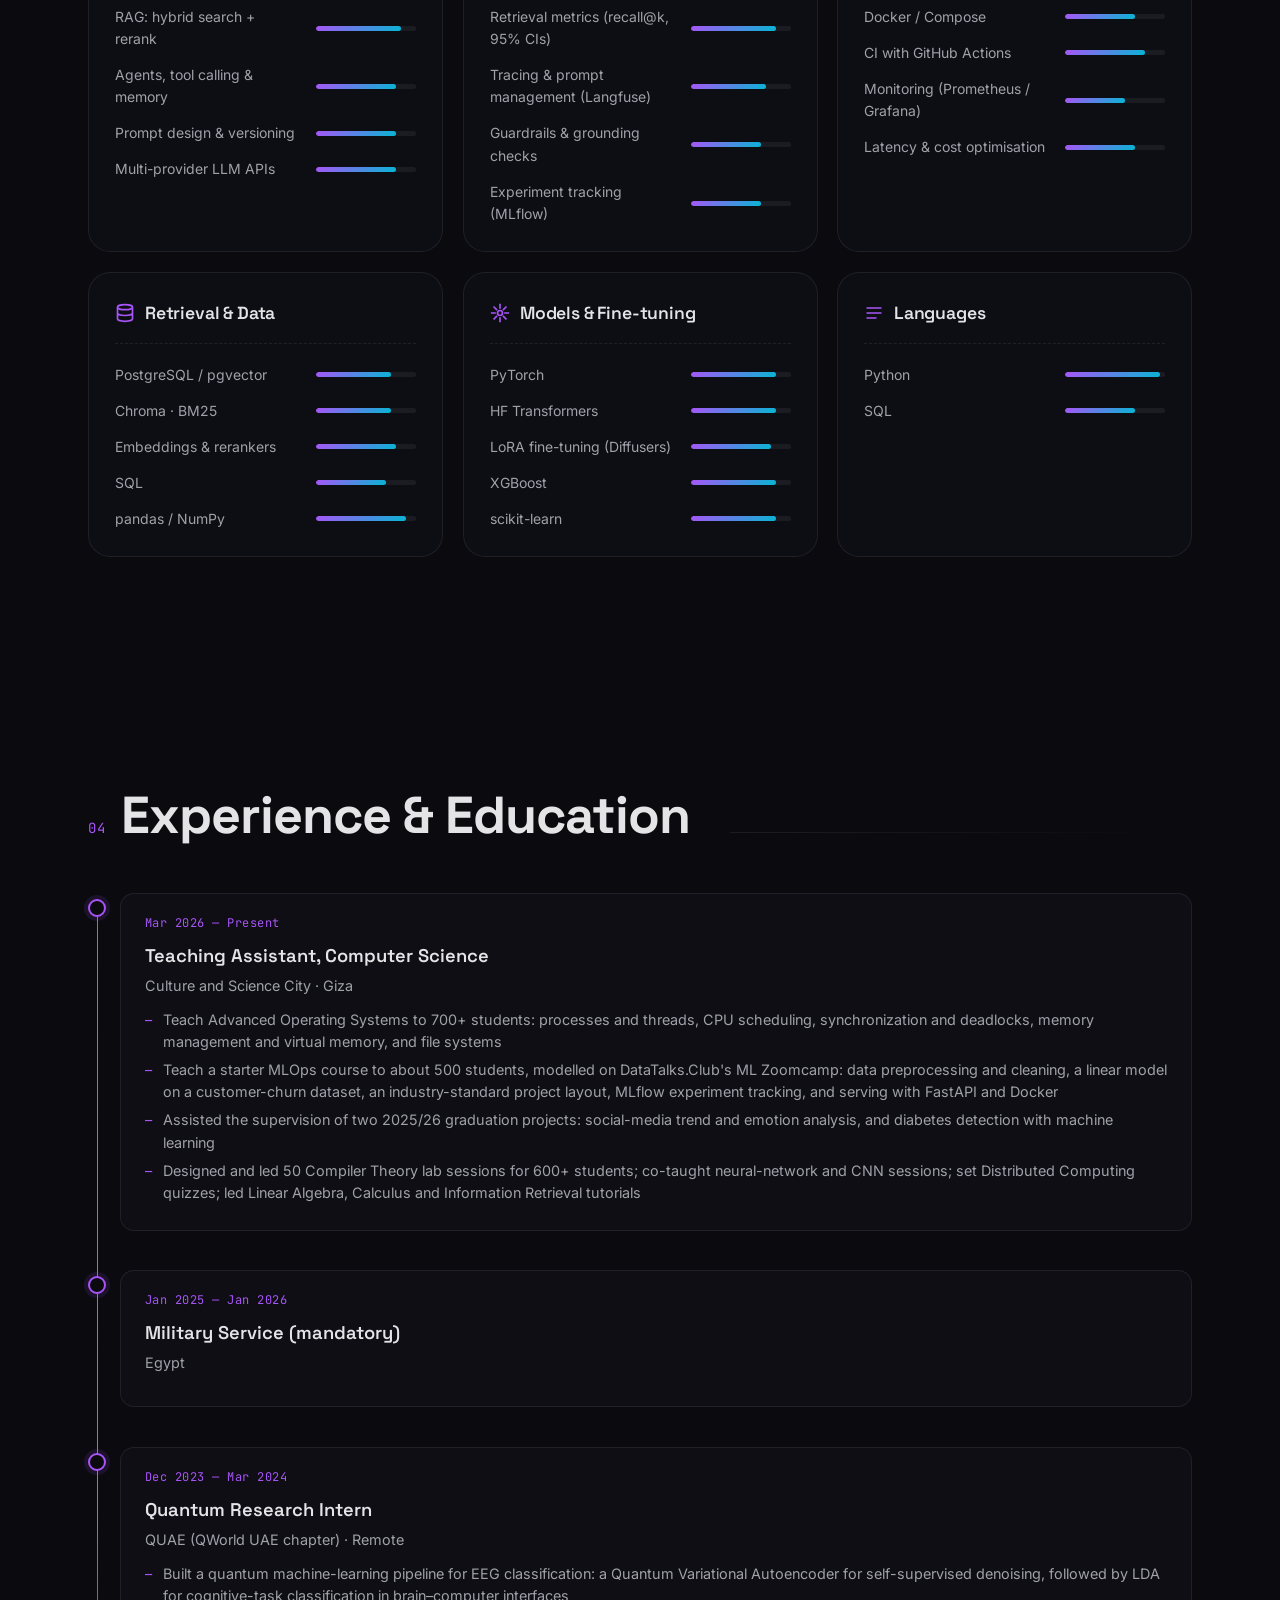
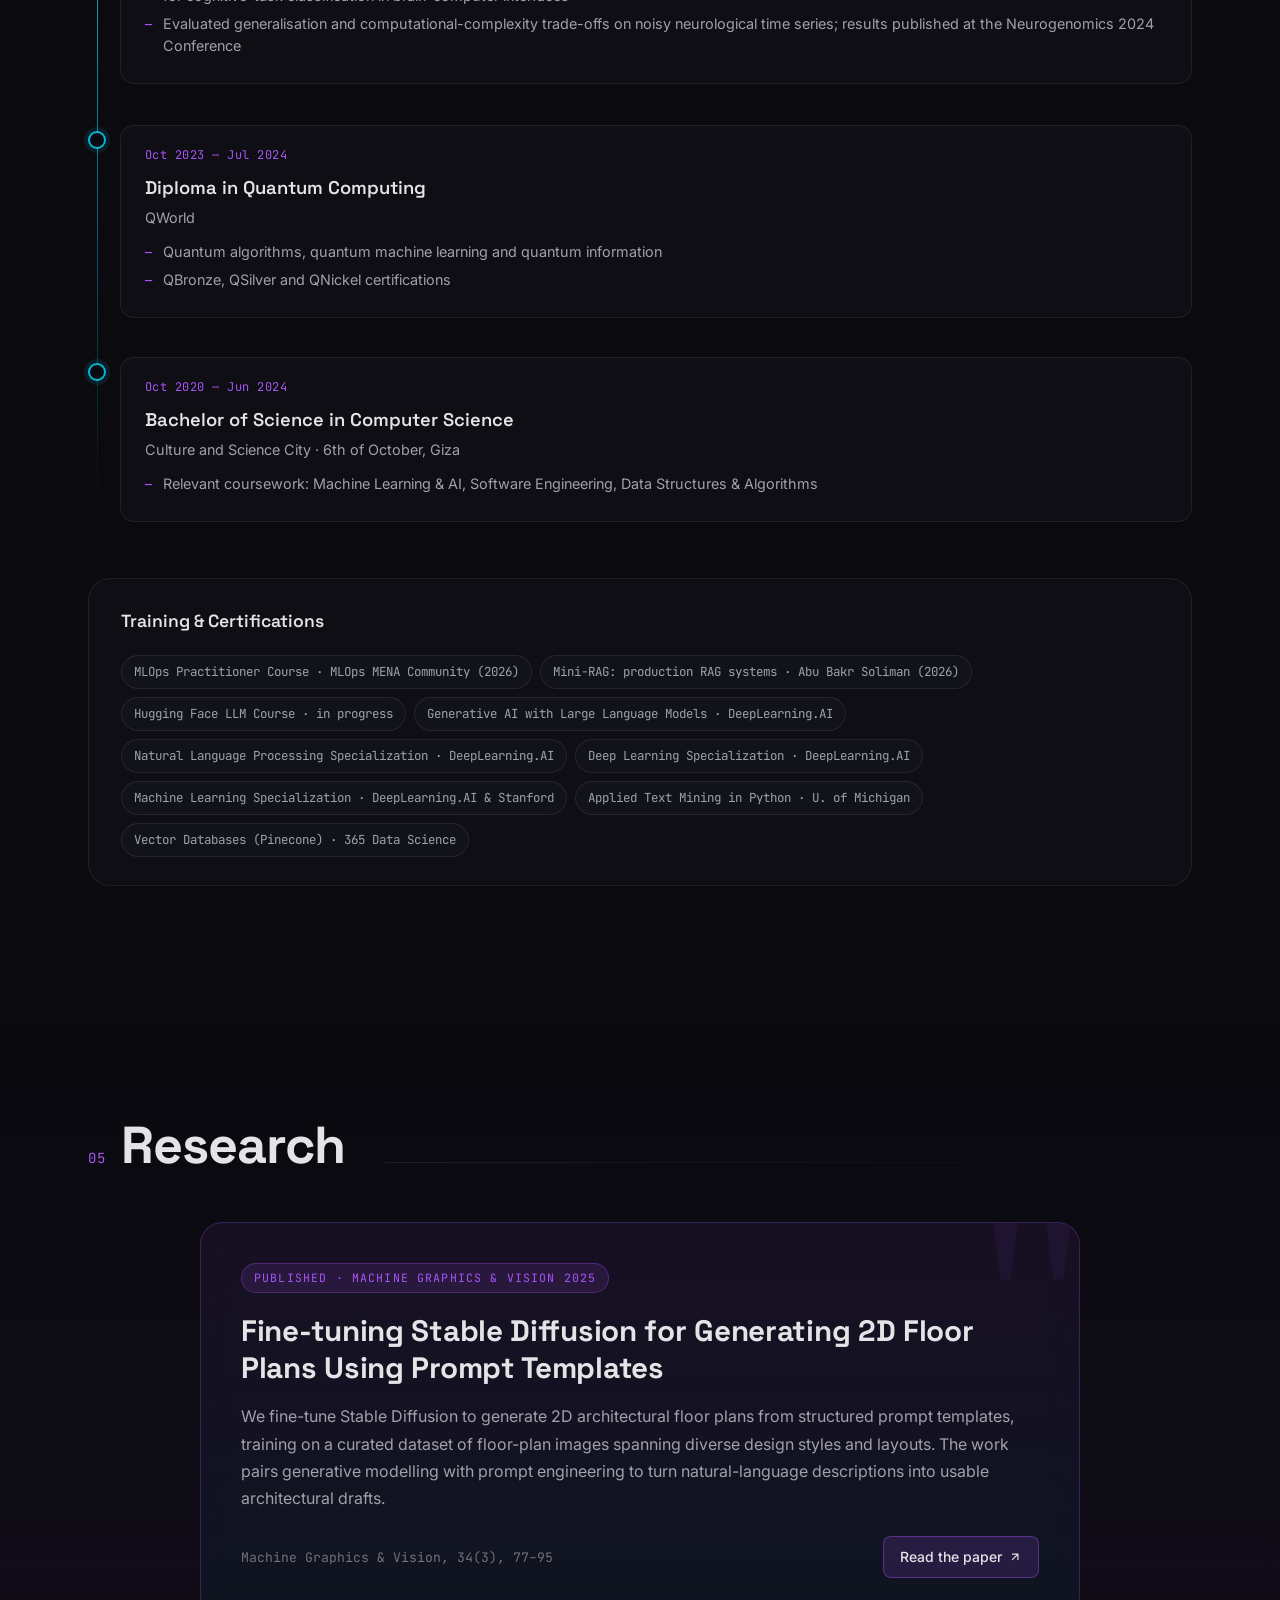
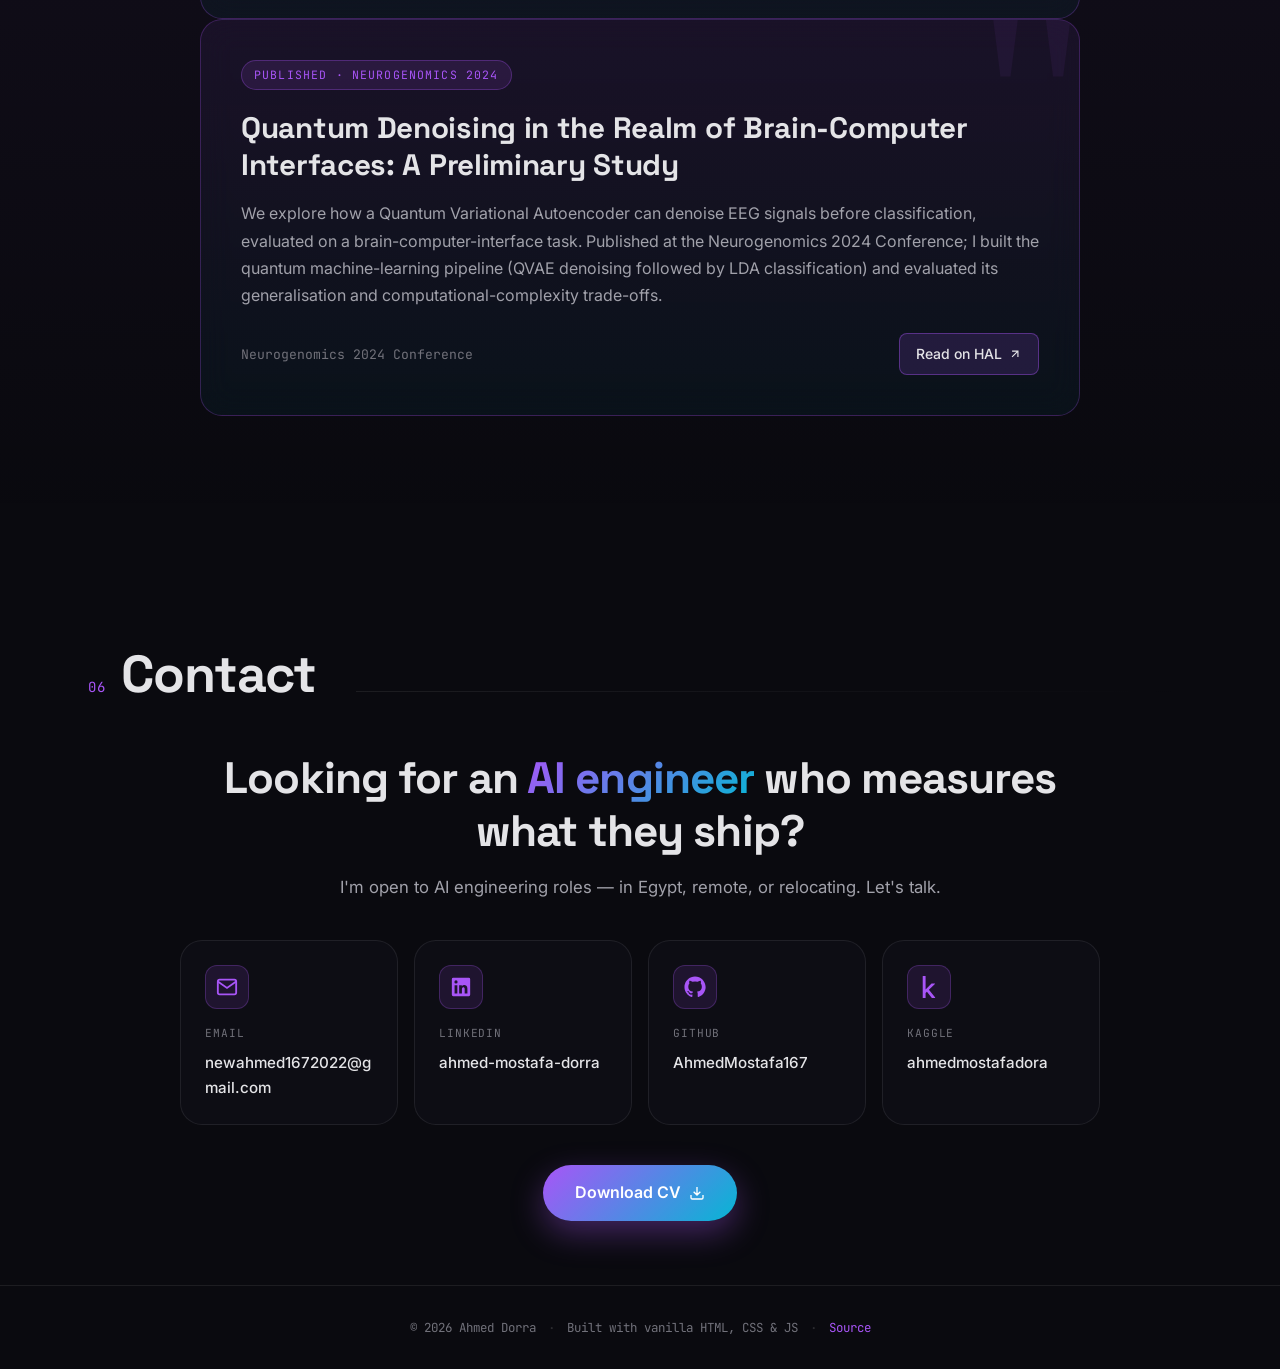
==== commit 2f7061d4: "Portfolio: current TA courses (Advanced OS, starter MLOps); refresh CV PDF Co-Authored-By: Claude Op" ====
--- a/portfolio/index.html
+++ b/portfolio/index.html
@@ -551,9 +551,10 @@
                             <h3 class="timeline__title">Teaching Assistant, Computer Science</h3>
                             <span class="timeline__org">Culture and Science City · Giza</span>
                             <ul class="timeline__bullets">
-                                <li>Designed and led 50 Compiler Theory lab sessions over 8 weeks for 600+ students (~70 per session), covering regular expressions, finite automata and lexical analysis</li>
-                                <li>Co-taught neural-network and CNN sessions on backpropagation, gradient descent and loss functions</li>
-                                <li>Led tutorials in Linear Algebra, Calculus and Information Retrieval</li>
+                                <li>Teach Advanced Operating Systems to 700+ students: processes and threads, CPU scheduling, synchronization and deadlocks, memory management and virtual memory, and file systems</li>
+                                <li>Teach a starter MLOps course to about 500 students, modelled on DataTalks.Club's ML Zoomcamp: data preprocessing and cleaning, a linear model on a customer-churn dataset, an industry-standard project layout, MLflow experiment tracking, and serving with FastAPI and Docker</li>
+                                <li>Assisted the supervision of two 2025/26 graduation projects: social-media trend and emotion analysis, and diabetes detection with machine learning</li>
+                                <li>Designed and led 50 Compiler Theory lab sessions for 600+ students; co-taught neural-network and CNN sessions; set Distributed Computing quizzes; led Linear Algebra, Calculus and Information Retrieval tutorials</li>
                             </ul>
                         </div>
                     </li>
